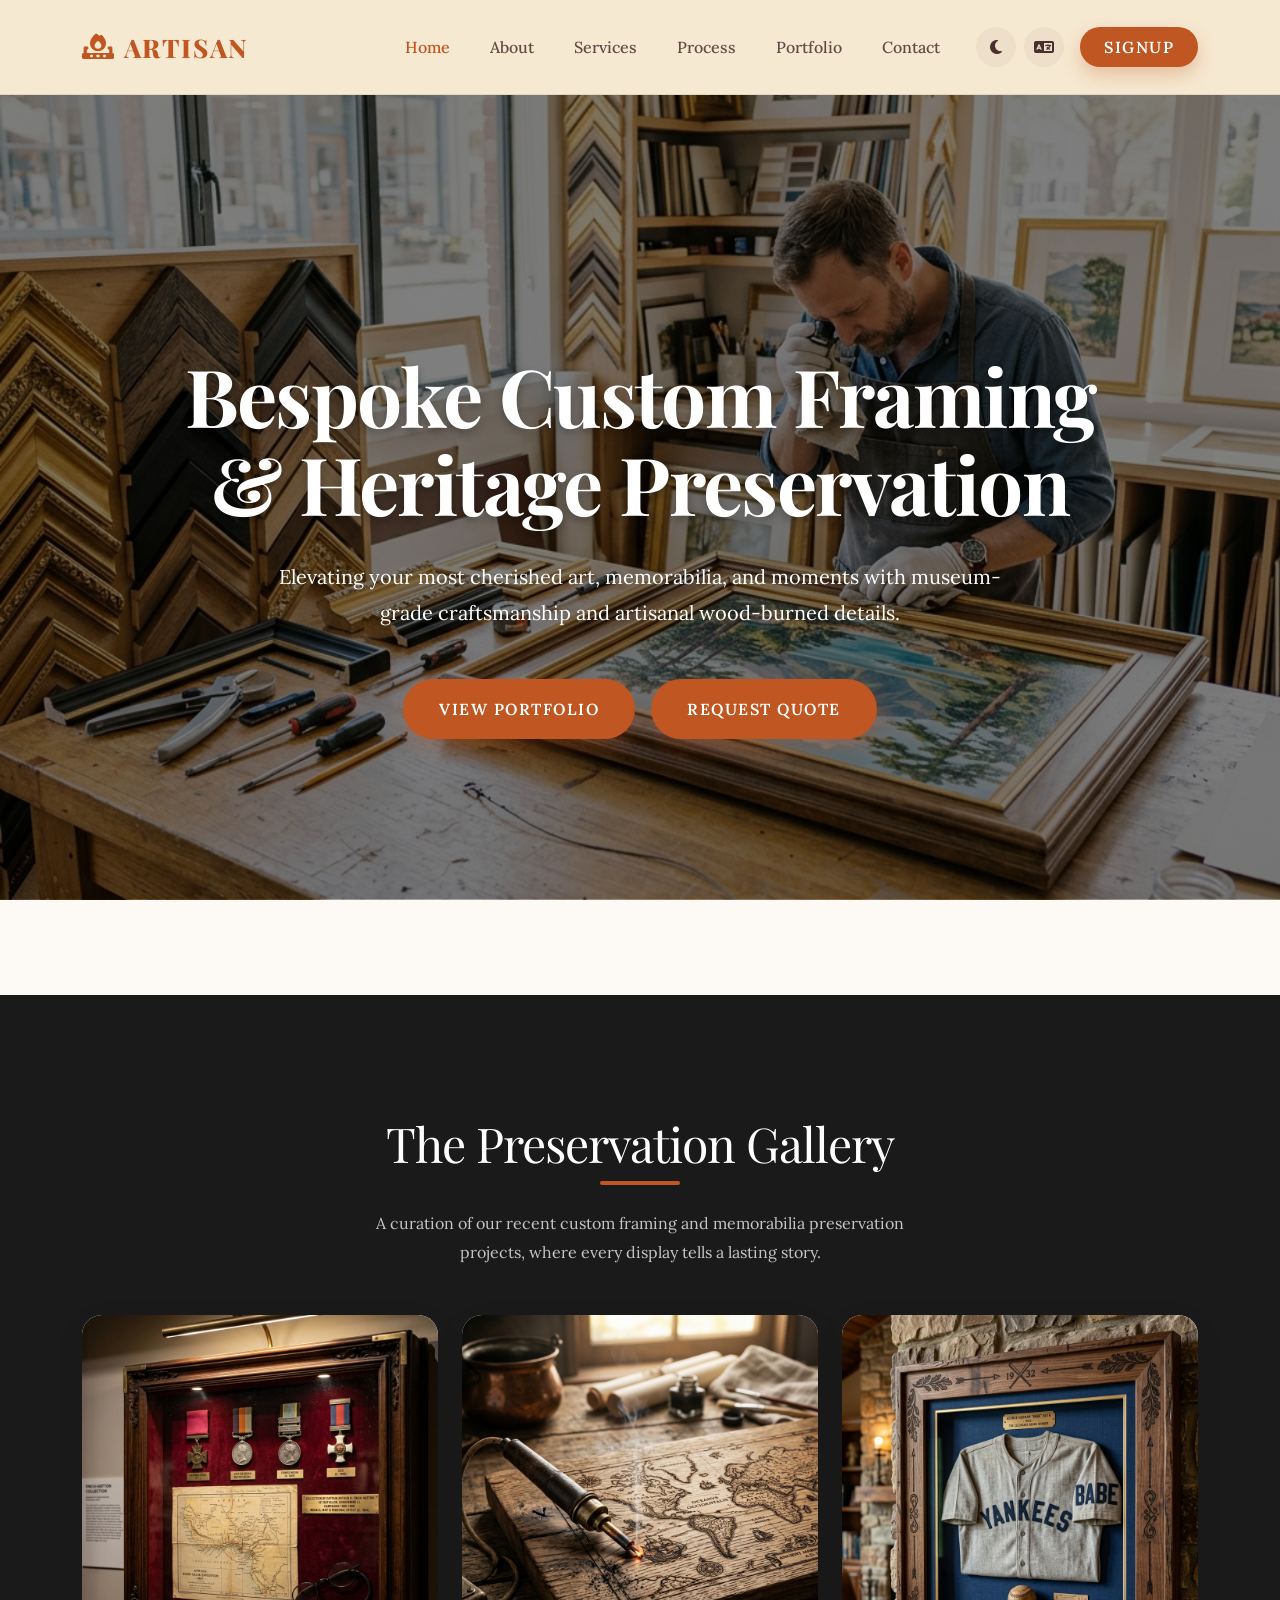
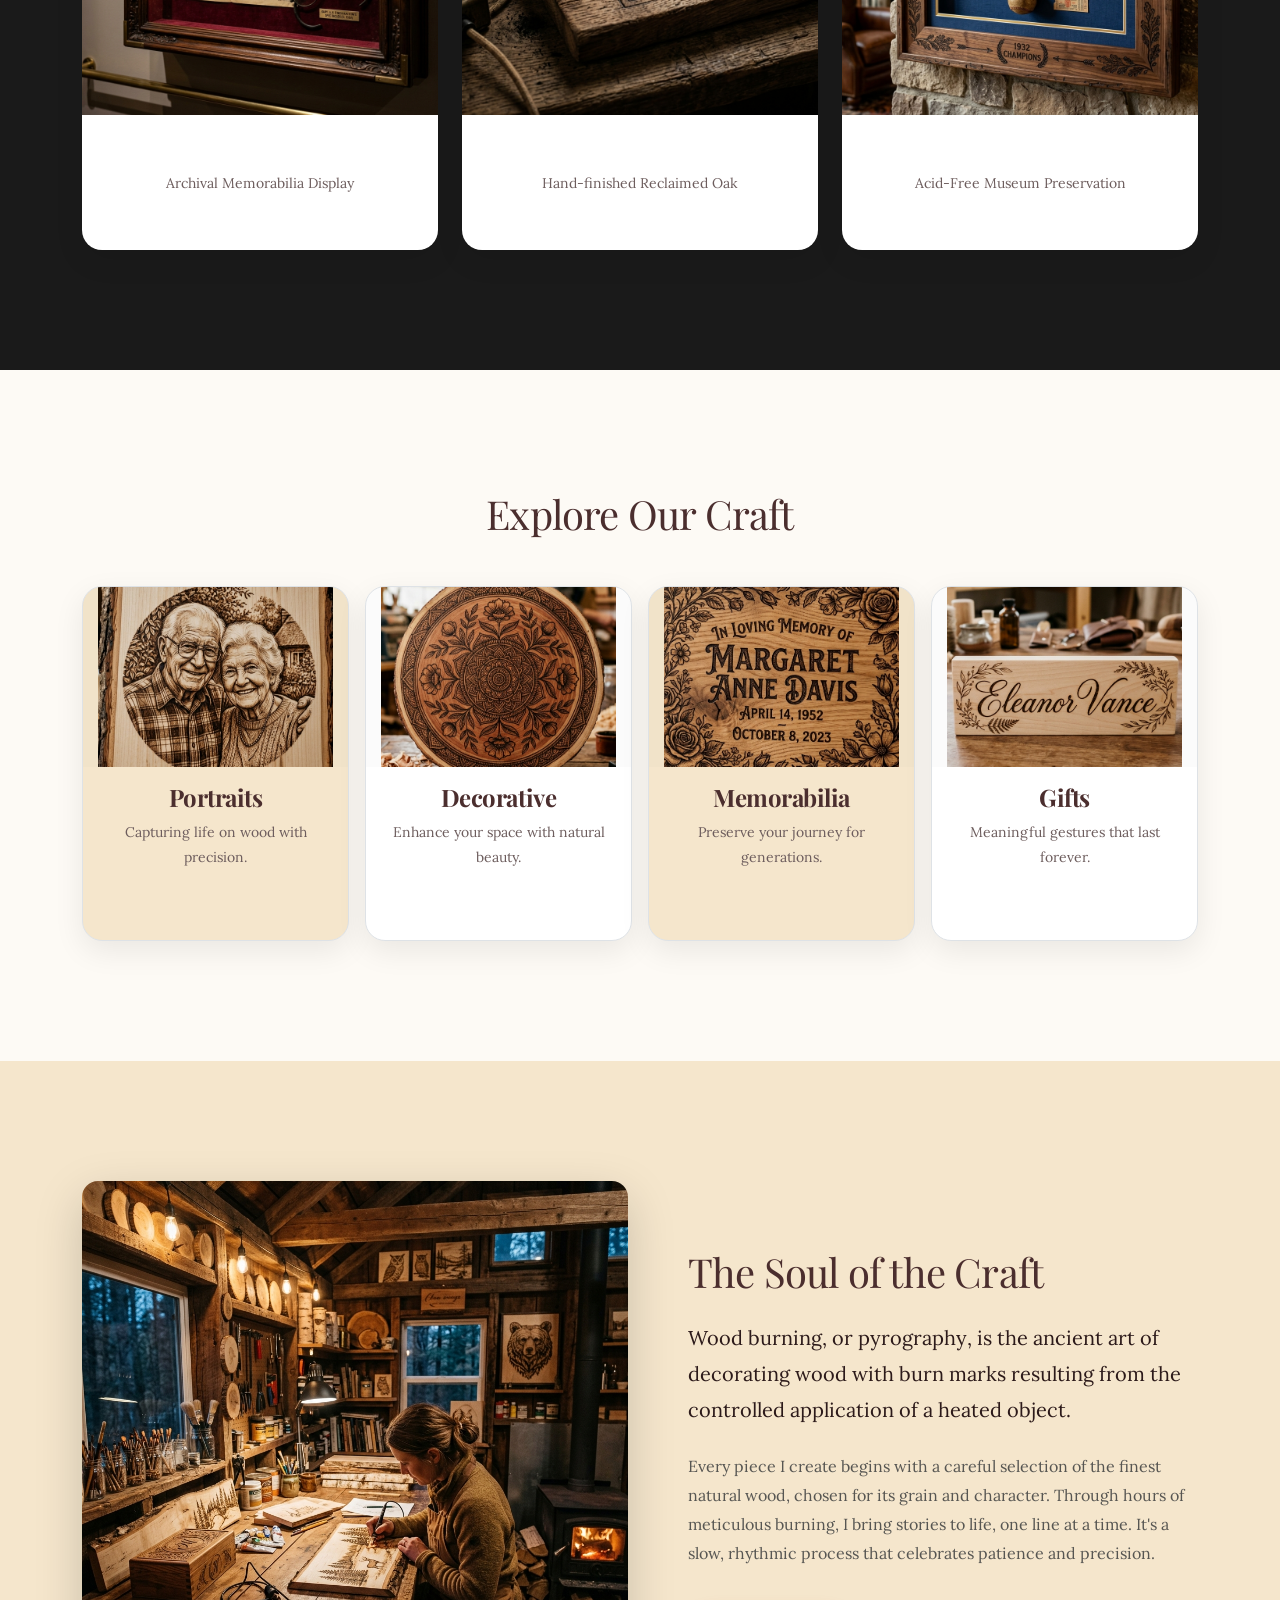
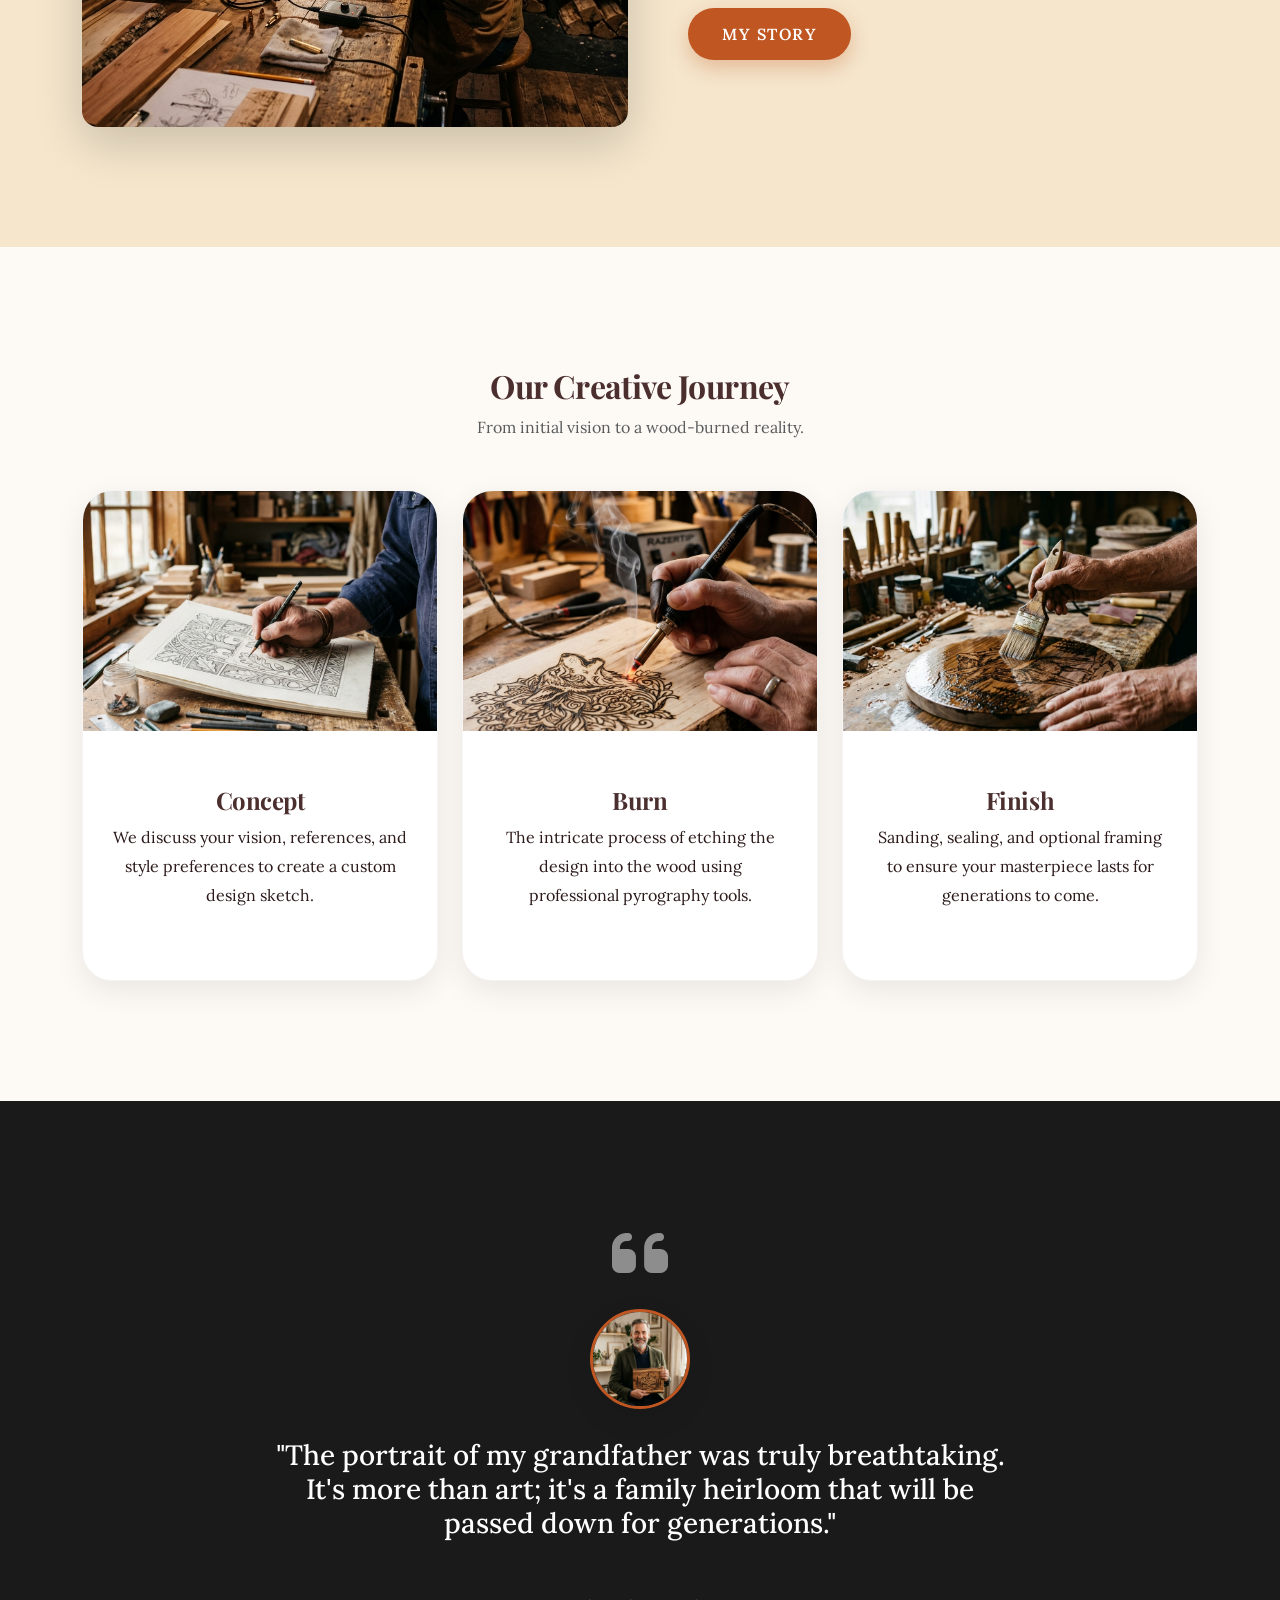
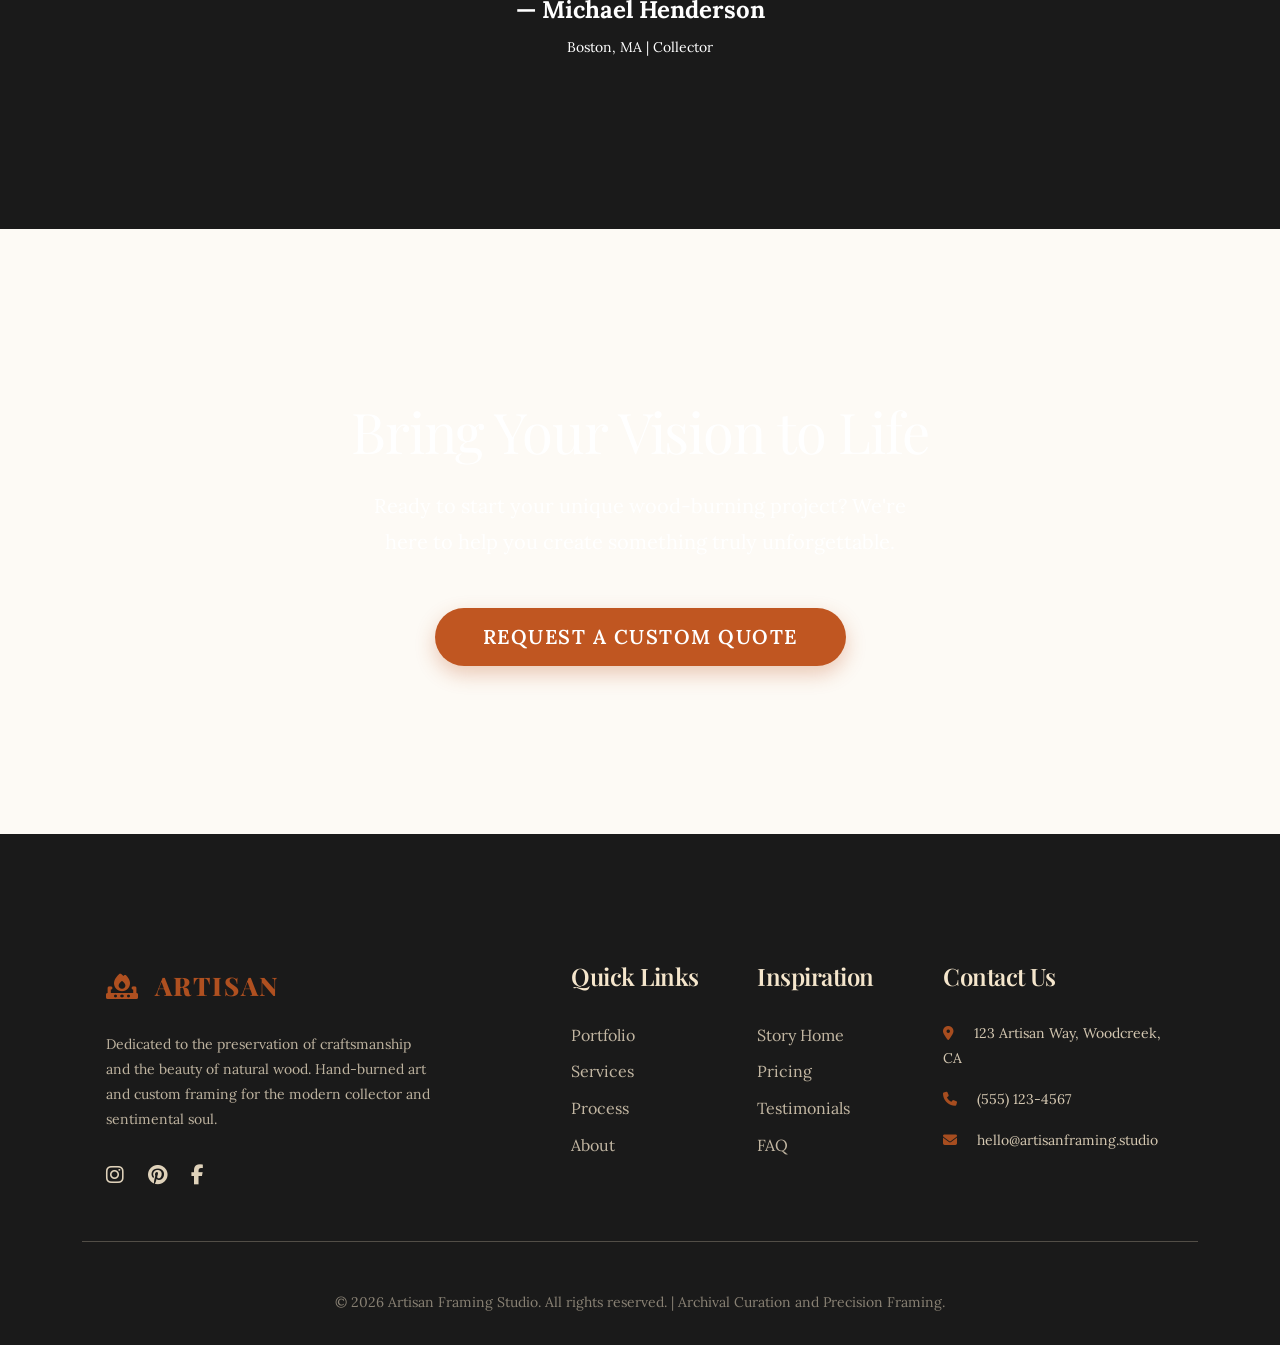
==== index.html @ 82263f04 "first-commit" ====
<!DOCTYPE html>
<html lang="en">

<head>
    <meta charset="UTF-8">
    <meta name="viewport" content="width=device-width, initial-scale=1.0">
    <title>Artisan Framing Studio | Bespoke Custom Framing & Art Preservation</title>
    <meta name="description"
        content="Discover the Artisan Framing Studio for museum-grade custom framing, memorabilia shadowboxes, and heritage art preservation. Elevating your cherished memories with artisanal precision.">
    <meta name="keywords"
        content="custom framing, art preservation, memorabilia shadowbox, heritage framing, artisan frames, museum quality framing">
    <meta name="author" content="Artisan Framing Studio">

    <!-- Favicon -->
    <link rel="icon" type="image/x-icon" href="https://cdn-icons-png.flaticon.com/512/1037/1037815.png">

    <!-- Bootstrap 5 CSS -->
    <link href="https://cdn.jsdelivr.net/npm/bootstrap@5.3.0/dist/css/bootstrap.min.css" rel="stylesheet">

    <!-- Google Fonts -->
    <link rel="preconnect" href="https://fonts.googleapis.com">
    <link rel="preconnect" href="https://fonts.gstatic.com" crossorigin>
    <link
        href="https://fonts.googleapis.com/css2?family=Lora:ital,wght@0,400..700;1,400..700&family=Playfair+Display:ital,wght@0,400..900;1,400..900&display=swap"
        rel="stylesheet">

    <!-- Font Awesome -->
    <link rel="stylesheet" href="https://cdnjs.cloudflare.com/ajax/libs/font-awesome/6.4.0/css/all.min.css">

    <!-- AOS (Animate On Scroll) -->
    <link href="https://unpkg.com/aos@2.3.1/dist/aos.css" rel="stylesheet">

    <!-- Custom CSS -->
    <link rel="stylesheet" href="assets/css/style.css">
</head>

<body>

    <!-- Navbar -->
    <nav class="navbar navbar-expand-lg sticky-top">
        <div class="container">
            <a class="navbar-brand d-flex align-items-center" href="index.html">
                <i class="fa-solid fa-fire-burner me-2" style="color: var(--accent-color);"></i>
                <span>ARTISAN</span>
            </a>
            <button class="navbar-toggler" type="button" data-bs-toggle="collapse" data-bs-target="#navbarNav">
                <span class="navbar-toggler-icon"></span>
            </button>
            <div class="collapse navbar-collapse" id="navbarNav">
                <ul class="navbar-nav ms-auto align-items-center">
                    <!-- Desktop Home Dropdown -->
                    <li class="nav-item dropdown d-none d-lg-block">
                        <a class="nav-link dropdown-toggle active" href="#" id="homeDropdown" role="button" data-bs-toggle="dropdown">Home</a>
                        <ul class="dropdown-menu">
                            <li><a class="dropdown-item active" href="index.html">Home 1 (Classic)</a></li>
                            <li><a class="dropdown-item" href="home2.html">Home 2 (Story)</a></li>
                        </ul>
                    </li>
                    
                    <!-- Mobile Home Links -->
                    <li class="nav-item d-lg-none"><a class="nav-link active" href="index.html">Home 1 (Classic)</a></li>
                    <li class="nav-item d-lg-none"><a class="nav-link" href="home2.html">Home 2 (Story)</a></li>
                    <li class="nav-item"><a class="nav-link" href="about.html">About</a></li>
                    <li class="nav-item"><a class="nav-link" href="services.html">Services</a></li>
                    <li class="nav-item"><a class="nav-link" href="process.html">Process</a></li>
                    <li class="nav-item"><a class="nav-link" href="portfolio.html">Portfolio</a></li>
                    <li class="nav-item"><a class="nav-link" href="contact.html">Contact</a></li>

                    <!-- Icons & Signup -->
                    <li class="nav-item ms-lg-3">
                        <div class="theme-toggle" id="themeToggle" title="Toggle Dark/Light Mode">
                            <i class="fa-solid fa-moon"></i>
                        </div>
                    </li>
                    <li class="nav-item mx-2">
                        <div class="rtl-toggle" id="rtlToggle" title="Toggle RTL">
                            <i class="fa-solid fa-language"></i>
                        </div>
                    </li>
                    <li class="nav-item ms-lg-2">
                        <a href="signup.html" class="btn btn-rustic py-2 px-4">Signup</a>
                    </li>
                </ul>
            </div>
        </div>
    </nav>

    <!-- Hero Section -->
    <header class="hero-section" style="background-image: linear-gradient(rgba(0,0,0,0.5), rgba(0,0,0,0.5)), url('assets/img/framing_hero_studio.png'); background-size: cover; background-position: center;">
        <div class="container px-4">
            <div class="row align-items-center">
                <div class="col-lg-12" data-aos="fade-up">
                    <h1>Bespoke Custom Framing <br>& Heritage Preservation</h1>
                    <p class="lead mb-5 text-white col-lg-8 mx-auto">Elevating your most cherished art, memorabilia, and moments with museum-grade craftsmanship and artisanal wood-burned details.</p>
                    <div class="d-flex flex-column flex-md-row justify-content-center gap-3">
                        <a href="portfolio.html" class="btn btn-rustic btn-hero">View Portfolio</a>
                        <a href="pricing.html" class="btn btn-rustic btn-hero fw-semibold">Request Quote</a>
                    </div>
                </div>
            </div>
        </div>
    </header>

    <!-- Featured Works -->
    <section class="section-padding bg-premium-dark">
        <div class="container">
            <div class="text-center mb-5" data-aos="fade-up">
                <h2 class="display-5 text-white">The Preservation Gallery</h2>
                <div class="bg-accent mx-auto"
                    style="height: 4px; width: 80px; background-color: var(--accent-color); border-radius: 2px;">
                </div>
                <p class="mt-4 text-white opacity-75 col-lg-6 mx-auto">A curation of our recent custom framing and memorabilia preservation projects, where every display tells a lasting story.</p>
            </div>

            <div class="row g-4">
                <div class="col-md-4" data-aos="fade-up" data-aos-delay="100">
                    <div class="art-card shadow-premium bg-white">
                        <img src="assets/img/memorabilia_shadow_box.png" alt="Museum-grade shadowbox framing" class="img-fluid">
                        <div class="p-4 text-center">
                            <h5 class="mb-2 text-accent">Heritage Shadowbox</h5>
                            <p class="small text-muted mb-0">Archival Memorabilia Display</p>
                        </div>
                    </div>
                </div>
                <div class="col-md-4" data-aos="fade-up" data-aos-delay="200">
                    <div class="art-card shadow-premium bg-white">
                        <img src="assets/img/heritage.png" alt="Custom artisanal art frame"
                            class="img-fluid">
                        <div class="p-4 text-center">
                            <h5 class="mb-2 text-accent">Artisan Floating Frame</h5>
                            <p class="small text-muted mb-0">Hand-finished Reclaimed Oak</p>
                        </div>
                    </div>
                </div>
                <div class="col-md-4" data-aos="fade-up" data-aos-delay="300">
                    <div class="art-card shadow-premium bg-white">
                        <img src="assets/img/framing.png" alt="Custom memorabilia framing on oak" class="img-fluid">
                        <div class="p-4 text-center">
                            <h5 class="mb-2 text-accent">Legacy Document Frame</h5>
                            <p class="small text-muted mb-0">Acid-Free Museum Preservation</p>
                        </div>
                    </div>
                </div>
            </div>
        </div>
    </section>

    <!-- Categories Preview -->
    <section class="section-padding explore-section">
        <div class="container text-center mb-5" data-aos="fade-up">
            <h2 class="display-6">Explore Our Craft</h2>
        </div>
        <div class="container">
            <div class="row g-3 justify-content-center">
                <div class="col-md-6 col-lg-3" data-aos="zoom-in" data-aos-delay="100">
                    <div class="art-card text-center border bg-beige h-100 d-flex flex-column align-items-center">
                        <div class="explore-img-container mb-3">
                            <img src="assets/img/explore_portraits_1775025147825.png"
                                alt="Wood-burned Portraits Category">
                        </div>
                        <div class="px-3 pb-4">
                            <h4>Portraits</h4>
                            <p class="small text-muted">Capturing life on wood with precision.</p>
                        </div>
                    </div>
                </div>
                <div class="col-md-6 col-lg-3" data-aos="zoom-in" data-aos-delay="200">
                    <div class="art-card text-center border bg-white h-100 d-flex flex-column align-items-center">
                        <div class="explore-img-container mb-3">
                            <img src="assets/img/explore_decorative_art_1775025171384.png"
                                alt="Decorative Wood-burning Category">
                        </div>
                        <div class="px-3 pb-4">
                            <h4>Decorative</h4>
                            <p class="small text-muted">Enhance your space with natural beauty.</p>
                        </div>
                    </div>
                </div>
                <div class="col-md-6 col-lg-3" data-aos="zoom-in" data-aos-delay="300">
                    <div class="art-card text-center border bg-beige h-100 d-flex flex-column align-items-center">
                        <div class="explore-img-container mb-3">
                            <img src="assets/img/explore_memorabilia_1775025193418.png"
                                alt="Fire-burned Memorabilia Category">
                        </div>
                        <div class="px-3 pb-4">
                            <h4>Memorabilia</h4>
                            <p class="small text-muted">Preserve your journey for generations.</p>
                        </div>
                    </div>
                </div>
                <div class="col-md-6 col-lg-3" data-aos="zoom-in" data-aos-delay="400">
                    <div class="art-card text-center border bg-white h-100 d-flex flex-column align-items-center">
                        <div class="explore-img-container mb-3">
                            <img src="assets/img/explore_gifts_artisan_1775025212666.png"
                                alt="Artisan Wood-burned Gifts Category">
                        </div>
                        <div class="px-3 pb-4">
                            <h4>Gifts</h4>
                            <p class="small text-muted">Meaningful gestures that last forever.</p>
                        </div>
                    </div>
                </div>
            </div>
        </div>
    </section>

    <!-- About the Craft Section -->
    <section class="section-padding bg-beige">
        <div class="container">
            <div class="row align-items-center">
                <div class="col-lg-6 mb-5 mb-lg-0" data-aos="fade-right">
                    <img src="assets/img/studio.png" alt="Artisan wood burning studio"
                        class="img-fluid rounded-4 shadow-lg">
                </div>
                <div class="col-lg-6 ps-lg-5" data-aos="fade-left">
                    <h2 class="display-6 mb-4">The Soul of the Craft</h2>
                    <p class="lead mb-4">Wood burning, or <strong>pyrography</strong>, is the ancient art of decorating
                        wood with burn
                        marks resulting from the controlled application of a heated object.</p>
                    <p class="text-muted mb-4">Every piece I create begins with a careful selection of the finest
                        natural wood, chosen for its
                        grain and character. Through hours of meticulous burning, I bring stories to life, one line at a
                        time. It's a slow, rhythmic process that celebrates patience and precision.</p>
                    <a href="about.html" class="btn btn-rustic mt-3">My Story</a>
                </div>
            </div>
        </div>
    </section>

    <!-- Process Preview -->
    <section class="section-padding">
        <div class="container text-center mb-5" data-aos="fade-up">
            <h2>Our Creative Journey</h2>
            <p class="text-muted">From initial vision to a wood-burned reality.</p>
        </div>
        <div class="container">
            <div class="row text-center g-4">
                <div class="col-md-4" data-aos="fade-up" data-aos-delay="100">
                    <div class="process-step h-100">
                        <div class="journey-img-container">
                            <img src="assets/img/journey-1.png" alt="Creative Step 01: Concept & Design">
                        </div>
                        <div class="step-content">
                            <h4>Concept</h4>
                            <p>We discuss your vision, references, and style preferences to create a custom design
                                sketch.
                            </p>
                        </div>
                    </div>
                </div>
                <div class="col-md-4" data-aos="fade-up" data-aos-delay="200">
                    <div class="process-step h-100">
                        <div class="journey-img-container">
                            <img src="assets/img/journey-2.png" alt="Creative Step 02: Detailed Wood Burning">
                        </div>
                        <div class="step-content">
                            <h4>Burn</h4>
                            <p>The intricate process of etching the design into the wood using professional pyrography
                                tools.</p>
                        </div>
                    </div>
                </div>
                <div class="col-md-4" data-aos="fade-up" data-aos-delay="300">
                    <div class="process-step h-100">
                        <div class="journey-img-container">
                            <img src="assets/img/journey-3.png" alt="Creative Step 03: Professional Finishing">
                        </div>
                        <div class="step-content">
                            <h4>Finish</h4>
                            <p>Sanding, sealing, and optional framing to ensure your masterpiece lasts for generations
                                to
                                come.</p>
                        </div>
                    </div>
                </div>
            </div>
        </div>
    </section>

    <!-- Testimonials Preview -->
    <section class="section-padding bg-premium-dark text-center">
        <div class="container" data-aos="zoom-in">
            <div class="row justify-content-center">
                <div class="col-lg-8">
                    <i class="fa-solid fa-quote-left fa-4x mb-4 text-accent opacity-50"></i>
                    <img src="assets/img/michael.png" alt="Michael Henderson Portrait"
                        class="testimonial-avatar d-block">
                    <p class="h3 italic mb-5">"The portrait of my grandfather was truly breathtaking. It's more than
                        art; it's a family heirloom that will be passed down for generations."</p>
                    <p class="fw-bold fs-4 mb-1">— Michael Henderson</p>
                    <p class="small text-muted mb-5">Boston, MA | Collector</p>

                </div>
            </div>
        </div>
    </section>

    <!-- CTA Section -->
    <section class="section-padding text-center"
        style="background: linear-gradient(rgba(75, 46, 46, 0.92), rgba(75, 46, 46, 0.92)), url('assets/img/bg-wood.png'); background-size: cover; background-attachment: fixed;">
        <div class="container text-white py-5" data-aos="fade-up">
            <h2 class="display-4 mb-4" style="color: #fff;">Bring Your Vision to Life</h2>
            <p class="lead mb-5 col-lg-6 mx-auto">Ready to start your unique wood-burning project? We're here to help
                you create something truly unforgettable.</p>
            <a href="pricing.html" class="btn btn-rustic btn-lg px-5">Request a Custom Quote</a>
        </div>
    </section>

    <!-- Footer -->
    <footer>
        <div class="container">
            <div class="row g-5 mb-5">
                <div class="col-lg-4">
                    <a class="navbar-brand mb-4 d-block" href="index.html">
                        <i class="fa-solid fa-fire-burner me-2" style="color: var(--accent-color);"></i>
                        ARTISAN
                    </a>
                    <p class="small opacity-75">Dedicated to the preservation of craftsmanship and the beauty of natural
                        wood. Hand-burned art and custom framing for the modern collector and sentimental soul.</p>
                    <div class="d-flex mt-4">
                        <a href="#" class="me-4 fs-5" aria-label="Instagram"><i class="fa-brands fa-instagram"></i></a>
                        <a href="#" class="me-4 fs-5" aria-label="Pinterest"><i class="fa-brands fa-pinterest"></i></a>
                        <a href="#" class="me-4 fs-5" aria-label="Facebook"><i class="fa-brands fa-facebook-f"></i></a>
                    </div>
                </div>
                <div class="col-md-4 col-lg-2 ms-auto">
                    <h4>Quick Links</h4>
                    <ul class="list-unstyled">
                        <li class="mb-2"><a href="portfolio.html">Portfolio</a></li>
                        <li class="mb-2"><a href="services.html">Services</a></li>
                        <li class="mb-2"><a href="process.html">Process</a></li>
                        <li class="mb-2"><a href="about.html">About</a></li>
                    </ul>
                </div>
                <div class="col-md-4 col-lg-2">
                    <h4>Inspiration</h4>
                    <ul class="list-unstyled">
                        <li class="mb-2"><a href="home2.html">Story Home</a></li>
                        <li class="mb-2"><a href="pricing.html">Pricing</a></li>
                        <li class="mb-2"><a href="testimonials.html">Testimonials</a></li>
                        <li class="mb-2"><a href="faq.html">FAQ</a></li>
                    </ul>
                </div>
                <div class="col-md-4 col-lg-3">
                    <h4>Contact Us</h4>
                    <p class="small mb-3"><i class="fa-solid fa-location-dot me-3 text-accent"></i> 123 Artisan Way,
                        Woodcreek, CA</p>
                    <p class="small mb-3"><i class="fa-solid fa-phone me-3 text-accent"></i> (555) 123-4567</p>
                    <p class="small mb-3"><i class="fa-solid fa-envelope me-3 text-accent"></i>
                        hello@artisanframing.studio</p>
                </div>
            </div>
            <hr class="opacity-25 my-5">
            <div class="text-center small opacity-50">
                &copy; 2026 Artisan Framing Studio. All rights reserved. | Archival Curation and Precision Framing.
            </div>
        </div>
    </footer>

    <!-- Back to Top -->
    <div class="back-to-top" id="backToTop">
        <i class="fa-solid fa-arrow-up"></i>
    </div>

    <!-- Bootstrap Bundle JS -->
    <script src="https://cdn.jsdelivr.net/npm/bootstrap@5.3.0/dist/js/bootstrap.bundle.min.js"></script>
    <!-- AOS JS -->
    <script src="https://unpkg.com/aos@2.3.1/dist/aos.js"></script>
    <script src="assets/js/main.js"></script>
</body>

</html>
---- assets/css/style.css ----
/* 
  Handcrafted Wood Burn Art & Custom Framing Website
  Author: Antigravity
  Description: Custom styling for a rustic, elegant, and storyteller-driven portfolio.
*/

:root {
  --primary-color: #4b2e2e;
  --secondary-color: #f5e6cc;
  --accent-color: #c05621;
  --light-bg: #fdfaf5;
  --dark-text: #2c1a1a;
  --muted-text: #6d5d5d;
  --white: #ffffff;
  --black: #000000;
  --heading-font: 'Playfair Display', serif;
  --body-font: 'Lora', serif;
  --transition: all 0.4s cubic-bezier(0.165, 0.84, 0.44, 1);
  --glass-bg: rgba(245, 230, 204, 0.85);
  --shadow-premium: 0 10px 30px rgba(0, 0, 0, 0.08);
}

/* DARK MODE VARIABLES */
[data-theme="dark"] {
  --primary-color: #f5e6cc;
  --secondary-color: #1a1a1a;
  --accent-color: #f6ad55;
  --light-bg: #121212;
  --dark-text: #e2e2e2;
  --muted-text: #b1bccd;
  /* Slightly lighter for visibility */
  --white: #1a1a1a;
  --black: #ffffff;
  --glass-bg: rgba(26, 26, 26, 0.95);
  --shadow-premium: 0 10px 40px rgba(0, 0, 0, 0.6);
}

/* RTL SUPPORT */
[dir="rtl"] {
  text-align: right;
}

[dir="rtl"] .ms-auto {
  margin-right: auto !important;
  margin-left: 0 !important;
}

[dir="rtl"] .me-2 {
  margin-left: 0.5rem !important;
  margin-right: 0 !important;
}

body {
  background-color: var(--light-bg);
  color: var(--dark-text);
  font-family: var(--body-font);
  line-height: 1.8;
  overflow-x: hidden;
  transition: background-color 0.4s ease, color 0.4s ease;
}

h1,
h2,
h3,
h4,
h5,
h6 {
  font-family: var(--heading-font);
  color: var(--primary-color);
  font-weight: 700;
  letter-spacing: -0.02em;
}

/* NAVBAR STYLES */
.navbar {
  background-color: var(--glass-bg);
  backdrop-filter: blur(10px);
  -webkit-backdrop-filter: blur(10px);
  border-bottom: 1px solid rgba(75, 46, 46, 0.1);
  padding: 1.2rem 0;
  transition: var(--transition);
}

.navbar.scrolled {
  padding: 0.8rem 0;
  box-shadow: var(--shadow-premium);
}

.navbar-brand {
  font-family: var(--heading-font);
  font-weight: 800;
  color: var(--accent-color) !important;
  font-size: 1.6rem;
  letter-spacing: 2px;
}

.nav-link {
  color: var(--primary-color) !important;
  font-weight: 500;
  margin: 0 12px;
  position: relative;
  opacity: 0.85;
  transition: var(--transition);
}

@media (max-width: 1199.98px) {
  .nav-link {
    margin: 0 8px;
    font-size: 0.95rem;
  }
}

/* Prevent blue highlights for active states */
a.nav-link.active,
a.dropdown-item.active,
a.nav-link:hover,
.nav-item.active > .nav-link {
  color: var(--accent-color) !important;
  opacity: 1 !important;
  background-color: transparent !important;
}

/* Remove dropdown caret from Home menu */
#homeDropdown::after {
  display: none !important;
}

.nav-link::after {
  content: '';
  position: absolute;
  width: 0;
  height: 2px;
  background-color: var(--accent-color);
  bottom: -5px;
  left: 50%;
  transform: translateX(-50%);
  transition: var(--transition);
}

.nav-link:hover::after,
.nav-link.active::after {
  width: 100%;
}

.dropdown-menu {
  background-color: var(--white);
  border: none;
  box-shadow: var(--shadow-premium);
  border-radius: 12px;
  padding: 1rem;
  margin-top: 10px;
}

.dropdown-item {
  color: var(--dark-text);
  border-radius: 8px;
  padding: 0.6rem 1.2rem;
  transition: var(--transition);
}

.dropdown-item:hover {
  background-color: var(--secondary-color);
  color: var(--accent-color);
  transform: translateX(5px);
}

[dir="rtl"] .dropdown-item:hover {
  transform: translateX(-5px);
}

/* THEME & RTL TOGGLES */
.theme-toggle,
.rtl-toggle {
  cursor: pointer;
  padding: 8px;
  border-radius: 50%;
  width: 40px;
  height: 40px;
  display: flex;
  align-items: center;
  justify-content: center;
  background-color: rgba(75, 46, 46, 0.05);
  transition: var(--transition);
  color: var(--primary-color);
}

/* NAVBAR TOGGLER DARK MODE */
[data-theme="dark"] .navbar-toggler-icon {
  filter: invert(1) brightness(1.5);
}

[data-theme="dark"] .navbar-toggler {
  border-color: rgba(255, 255, 255, 0.1);
}

.theme-toggle:hover,
.rtl-toggle:hover {
  background-color: var(--accent-color);
  color: #fff;
}

/* HERO SECTION */
.hero-section {
  position: relative;
  height: 100vh;
  display: flex;
  align-items: center;
  justify-content: center;
  background-image: linear-gradient(rgba(0, 0, 0, 0.6), rgba(0, 0, 0, 0.4)), url('../img/bg-wood.png');
  background-size: cover;
  background-position: center;
  background-attachment: fixed;
  color: #fff;
  text-align: center;
}

.hero-section h1 {
  color: #fff;
  font-size: 2.8rem;
  line-height: 1.2;
  margin-bottom: 1.5rem;
  text-shadow: 0 4px 10px rgba(0, 0, 0, 0.3);
}

@media (min-width: 992px) and (max-width: 1199.98px) {
  .hero-section h1 {
    font-size: 3.8rem;
  }
}

@media (min-width: 1200px) {
  .hero-section h1 {
    font-size: 5rem;
    line-height: 1.1;
    margin-bottom: 2rem;
  }
}

/* HERO OVERLAP STACK */
.overlap-stack {
  position: relative;
  width: 100%;
  height: 400px;
}

@media (min-width: 992px) {
  .overlap-stack {
    height: 600px;
  }
}

.overlap-img {
  position: absolute;
  border-radius: 20px;
  box-shadow: 0 30px 60px rgba(0, 0, 0, 0.3);
  transition: var(--transition);
  object-fit: cover;
}

.overlap-img-1 {
  width: 80%;
  height: 80%;
  top: 0;
  right: 0;
  z-index: 1;
}

.overlap-img-2 {
  width: 60%;
  height: 60%;
  bottom: 0;
  left: 0;
  z-index: 2;
  border: 8px solid var(--white);
}

.overlap-stack:hover .overlap-img-1 {
  transform: translateY(-20px) scale(1.02);
}

.overlap-stack:hover .overlap-img-2 {
  transform: translateY(20px) scale(1.05);
}

.btn-hero {
  min-width: 200px;
  padding: 16px 36px !important;
  font-size: 1rem;
  display: inline-flex;
  align-items: center;
  justify-content: center;
  height: 60px;
}

/* BUTTONS */
.btn-rustic {
  background-color: var(--accent-color);
  color: #fff;
  border: none;
  border-radius: 50px;
  padding: 14px 34px;
  font-weight: 600;
  text-transform: uppercase;
  letter-spacing: 1.5px;
  transition: var(--transition);
  box-shadow: 0 8px 20px rgba(192, 86, 33, 0.3);
  position: relative;
  overflow: hidden;
  z-index: 1;
}

.btn-rustic::before {
  content: '';
  position: absolute;
  top: 0;
  left: -100%;
  width: 100%;
  height: 100%;
  background: linear-gradient(90deg, transparent, rgba(255, 255, 255, 0.2), transparent);
  transition: 0.5s;
  z-index: -1;
}

.btn-rustic:hover::before {
  left: 100%;
}

.btn-rustic:hover {
  background-color: var(--primary-color);
  color: #fff;
  transform: translateY(-5px);
  box-shadow: 0 12px 25px rgba(75, 46, 46, 0.4);
}

.btn-outline-rustic {
  background: transparent;
  color: var(--primary-color);
  border: 2px solid var(--primary-color);
  border-radius: 50px;
  padding: 12px 32px;
  font-weight: 600;
  transition: var(--transition);
}

.btn-outline-rustic:hover {
  background-color: var(--primary-color);
  color: var(--secondary-color);
}

/* CARDS & GALLERY */
.art-card {
  border: none;
  background-color: var(--white);
  border-radius: 20px;
  overflow: hidden;
  box-shadow: var(--shadow-premium);
  transition: var(--transition);
  margin-bottom: 30px;
  position: relative;
  display: flex;
  flex-direction: column;
  height: 100%;
}

.art-card:hover {
  transform: translateY(-15px);
  box-shadow: 0 20px 40px rgba(0, 0, 0, 0.15);
}

.explore-img-container {
  width: 100%;
  height: 180px;
  overflow: hidden;
  position: relative;
  display: flex;
  align-items: center;
  justify-content: center;
  background-color: rgba(75, 46, 46, 0.02);
  padding: 15px;
}

.explore-img-container img {
  width: 90%;
  height: 90%;
  object-fit: cover;
  border-radius: 15px;
  transition: transform 0.8s cubic-bezier(0.165, 0.84, 0.44, 1);
  filter: brightness(0.95) contrast(1.05);
}

.art-card:hover .explore-img-container img {
  transform: scale(1.15);
}

.art-card img {
  width: 100%;
  height: 400px;
  object-fit: cover;
  transition: transform 0.8s cubic-bezier(0.165, 0.84, 0.44, 1);
}

.art-card:hover img {
  transform: scale(1.1);
}

/* PROCESS SECTION */
.process-step {
  padding: 0;
  background: var(--white);
  border-radius: 30px;
  margin-bottom: 30px;
  border: 1px solid rgba(75, 46, 46, 0.05);
  box-shadow: var(--shadow-premium);
  transition: var(--transition);
  overflow: hidden;
  text-align: center;
  display: flex;
  flex-direction: column;
  height: 100%;
}

.journey-img-container {
  width: 100%;
  height: 240px;
  overflow: hidden;
}

.journey-img-container img {
  width: 100%;
  height: 100%;
  object-fit: cover;
  transition: var(--transition);
}

.process-step:hover .journey-img-container img {
  transform: scale(1.1);
}

.process-step .step-content {
  padding: 40px 30px;
  flex-grow: 1;
  display: flex;
  flex-direction: column;
  justify-content: center;
}

.process-step:hover {
  border-color: var(--accent-color);
  transform: translateY(-10px);
}

/* TESTIMONIAL AVATAR */
.testimonial-avatar {
  width: 100px;
  height: 100px;
  border-radius: 50%;
  object-fit: cover;
  margin: 0 auto 30px;
  border: 3px solid var(--accent-color);
  box-shadow: var(--shadow-premium);
}

/* COLLAGE LAYOUT */
.collage-container {
  display: flex;
  flex-direction: column;
  gap: 20px;
  height: auto;
}

@media (min-width: 992px) {
  .collage-container {
    display: grid;
    grid-template-columns: repeat(12, 1fr);
    grid-template-rows: repeat(12, 1fr);
    height: 600px;
  }
}

.collage-item {
  position: relative;
  overflow: hidden;
  border-radius: 20px;
  box-shadow: var(--shadow-premium);
  transition: var(--transition);
  height: 300px;
  /* Default height for mobile stack */
}

@media (min-width: 992px) {
  .collage-item {
    height: auto;
  }
}

.collage-item-1 {
  grid-column: 1 / 9;
  grid-row: 1 / 9;
  z-index: 1;
}

.collage-item-2 {
  grid-column: 6 / 13;
  grid-row: 6 / 13;
  z-index: 2;
  border: 10px solid var(--white);
}

.collage-item:hover {
  transform: scale(1.03);
  z-index: 3;
}

/* BACK TO TOP */
.back-to-top {
  position: fixed;
  bottom: 30px;
  right: 30px;
  width: 50px;
  height: 50px;
  background-color: var(--accent-color);
  color: #fff;
  border-radius: 50%;
  display: flex;
  align-items: center;
  justify-content: center;
  cursor: pointer;
  opacity: 0;
  visibility: hidden;
  transition: var(--transition);
  z-index: 1000;
  box-shadow: 0 5px 15px rgba(0, 0, 0, 0.3);
}

.back-to-top.visible {
  opacity: 1;
  visibility: visible;
}

.back-to-top:hover {
  background-color: var(--primary-color);
  transform: scale(1.1);
}

@media (max-width: 768px) {
  .back-to-top {
    bottom: 30px; /* Better accessibility for small screens */
    right: 20px;
    width: 45px;
    height: 45px;
    box-shadow: 0 4px 12px rgba(0, 0, 0, 0.4);
    opacity: 0;
    visibility: hidden;
  }
  .back-to-top.active {
    opacity: 1;
    visibility: visible;
  }
}

/* FOOTER */
footer {
  background-color: #1a1a1a;
  color: var(--secondary-color);
  padding: 80px 0 30px;
}

footer .row {
  margin: 0 !important;
}

footer h4 {
  color: #f5e6cc !important;
  margin-bottom: 30px;
  font-weight: 600;
}

footer a {
  color: #f5e6cc !important;
  /* Force heritage cream for visibility */
  text-decoration: none;
  transition: var(--transition);
  opacity: 0.9;
}

footer a:hover {
  color: var(--accent-color) !important;
  opacity: 1;
}

footer p,
footer li,
footer .small {
  color: #f5e6cc !important;
  opacity: 0.85;
}

/* UTILITIES */
.section-padding {
  padding: 60px 0;
}

@media (min-width: 992px) {
  .section-padding {
    padding: 120px 0;
  }
}

.text-accent {
  color: var(--accent-color);
}

.bg-beige {
  background-color: var(--secondary-color);
}

.bg-premium-dark {
  background-color: #1a1a1a !important;
  color: #ffffff !important;
}

.bg-premium-dark h1,
.bg-premium-dark h2,
.bg-premium-dark h3,
.bg-premium-dark h4,
.bg-premium-dark h5,
.bg-premium-dark h6,
.bg-premium-dark p,
.bg-premium-dark i,
.bg-premium-dark span {
  color: #ffffff !important;
}

/* Ensure card text is visible even in dark sections */
.art-card h5,
.art-card p {
  color: inherit !important;
}

.art-card .text-muted {
  color: var(--muted-text) !important;
}

/* DARK MODE TEXT OVERRIDES */
[data-theme="dark"] .text-muted {
  color: var(--muted-text) !important;
}

[data-theme="dark"] .lead {
  color: var(--dark-text) !important;
}

[data-theme="dark"] .bg-beige,
[data-theme="dark"] .bg-light,
[data-theme="dark"] .bg-white {
  background-color: var(--white) !important;
  /* Forces dark cards in dark mode */
}

[data-theme="dark"] .art-card.bg-beige,
[data-theme="dark"] .art-card.bg-white {
  background-color: var(--white);
}

[data-theme="dark"] .section-padding.bg-beige {
  background-color: var(--light-bg);
}

[data-theme="dark"] .section-padding.bg-premium-dark {
  background-color: #1a1a1a !important;
}

/* CARDS IN DARK MODE */
[data-theme="dark"] .art-card,
[data-theme="dark"] .process-step,
[data-theme="dark"] .pricing-card {
  background-color: var(--secondary-color);
  border: 1px solid rgba(245, 230, 204, 0.1);
}

.explore-section .art-card {
  max-width: 300px;
  margin-left: auto;
  margin-right: auto;
  /* Extra styling for smaller explore cards */
}

[data-theme="dark"] .navbar-nav {
  background-color: var(--white);
}

/* FORM STYLES */
.form-control,
.form-select {
  padding: 0.8rem 1.2rem;
  border-radius: 12px;
  border: 1px solid rgba(0, 0, 0, 0.1);
  background-color: var(--light-bg);
  color: var(--dark-text);
  transition: var(--transition);
}

.form-control::placeholder,
.form-select::placeholder {
  color: var(--muted-text);
  opacity: 0.6;
}

[data-theme="dark"] .form-control::placeholder,
[data-theme="dark"] .form-select::placeholder {
  color: #a0aec0;
  opacity: 0.8;
}

[data-theme="dark"] .invalid-feedback {
  color: #fc8181 !important;
}

[data-theme="dark"] .form-control,
[data-theme="dark"] .form-select {
  border-color: rgba(245, 230, 204, 0.15);
  background-color: rgba(255, 255, 255, 0.03);
}

.form-control:focus,
.form-select:focus {
  box-shadow: 0 0 0 4px rgba(192, 86, 33, 0.1);
  border-color: var(--accent-color);
  background-color: var(--white);
}

[data-theme="dark"] .btn-outline-dark {
  border-color: rgba(245, 230, 204, 0.3) !important;
  color: var(--primary-color) !important;
}

[data-theme="dark"] .btn-outline-dark:hover {
  background-color: var(--primary-color) !important;
  color: var(--white) !important;
  border-color: var(--primary-color) !important;
}

.invalid-feedback {
  font-size: 0.8rem;
  font-weight: 600;
}

/* MEDIA QUERIES */
@media (max-width: 991.98px) {
  .hero-section h1 {
    font-size: 3.5rem;
  }

  .navbar-nav {
    background-color: var(--white);
    padding: 2rem;
    border-radius: 20px;
    margin-top: 1rem;
    box-shadow: var(--shadow-premium);
  }

  .nav-link {
    margin: 10px 0;
  }
}

.text-visible-dark {
  color: #ffffff !important;
  opacity: 1 !important;
  text-shadow: 0 2px 4px rgba(0, 0, 0, 0.5);
}

/* GLASS CARDS */
.glass-card {
  background: var(--glass-bg);
  backdrop-filter: blur(15px);
  -webkit-backdrop-filter: blur(15px);
  border: 1px solid rgba(255, 255, 255, 0.1);
  border-radius: 24px;
  transition: var(--transition);
}

.bg-premium-dark .bg-white.bg-opacity-5 {
  background-color: rgba(255, 255, 255, 0.1) !important;
  border-color: rgba(255, 255, 255, 0.15) !important;
}

.glass-card:hover {
  background: rgba(255, 255, 255, 0.15);
  transform: translateY(-10px);
}

/* SPOTLIGHT SECTION */
.spotlight-banner {
  min-height: 600px;
  background-attachment: fixed;
  background-position: center;
  background-size: cover;
  display: flex;
  align-items: center;
  justify-content: center;
  position: relative;
}

.spotlight-overlay-center {
  background-color: rgba(0, 0, 0, 0.5); /* Semi-transparent dark background as requested */
  padding: 5rem 4rem;
  border-radius: 40px;
  backdrop-filter: blur(20px);
  -webkit-backdrop-filter: blur(20px);
  border: 1px solid rgba(255, 255, 255, 0.1);
  max-width: 1000px;
  margin: 0 auto;
  box-shadow: var(--shadow-premium);
  text-align: center;
}

[data-theme='dark'] .spotlight-overlay-center {
  background-color: rgba(0, 0, 0, 0.7);
  border: 1px solid rgba(245, 230, 204, 0.05);
}

.milestone-immersive-card .h5 {
  font-family: var(--header-font);
  font-size: 1.8rem;
  margin-bottom: 1rem;
}

.social-auth-btn {
  transition: var(--transition) !important;
}

.social-auth-btn:hover {
  background-color: var(--primary-color) !important;
  color: var(--white) !important;
  border-color: var(--primary-color) !important;
}
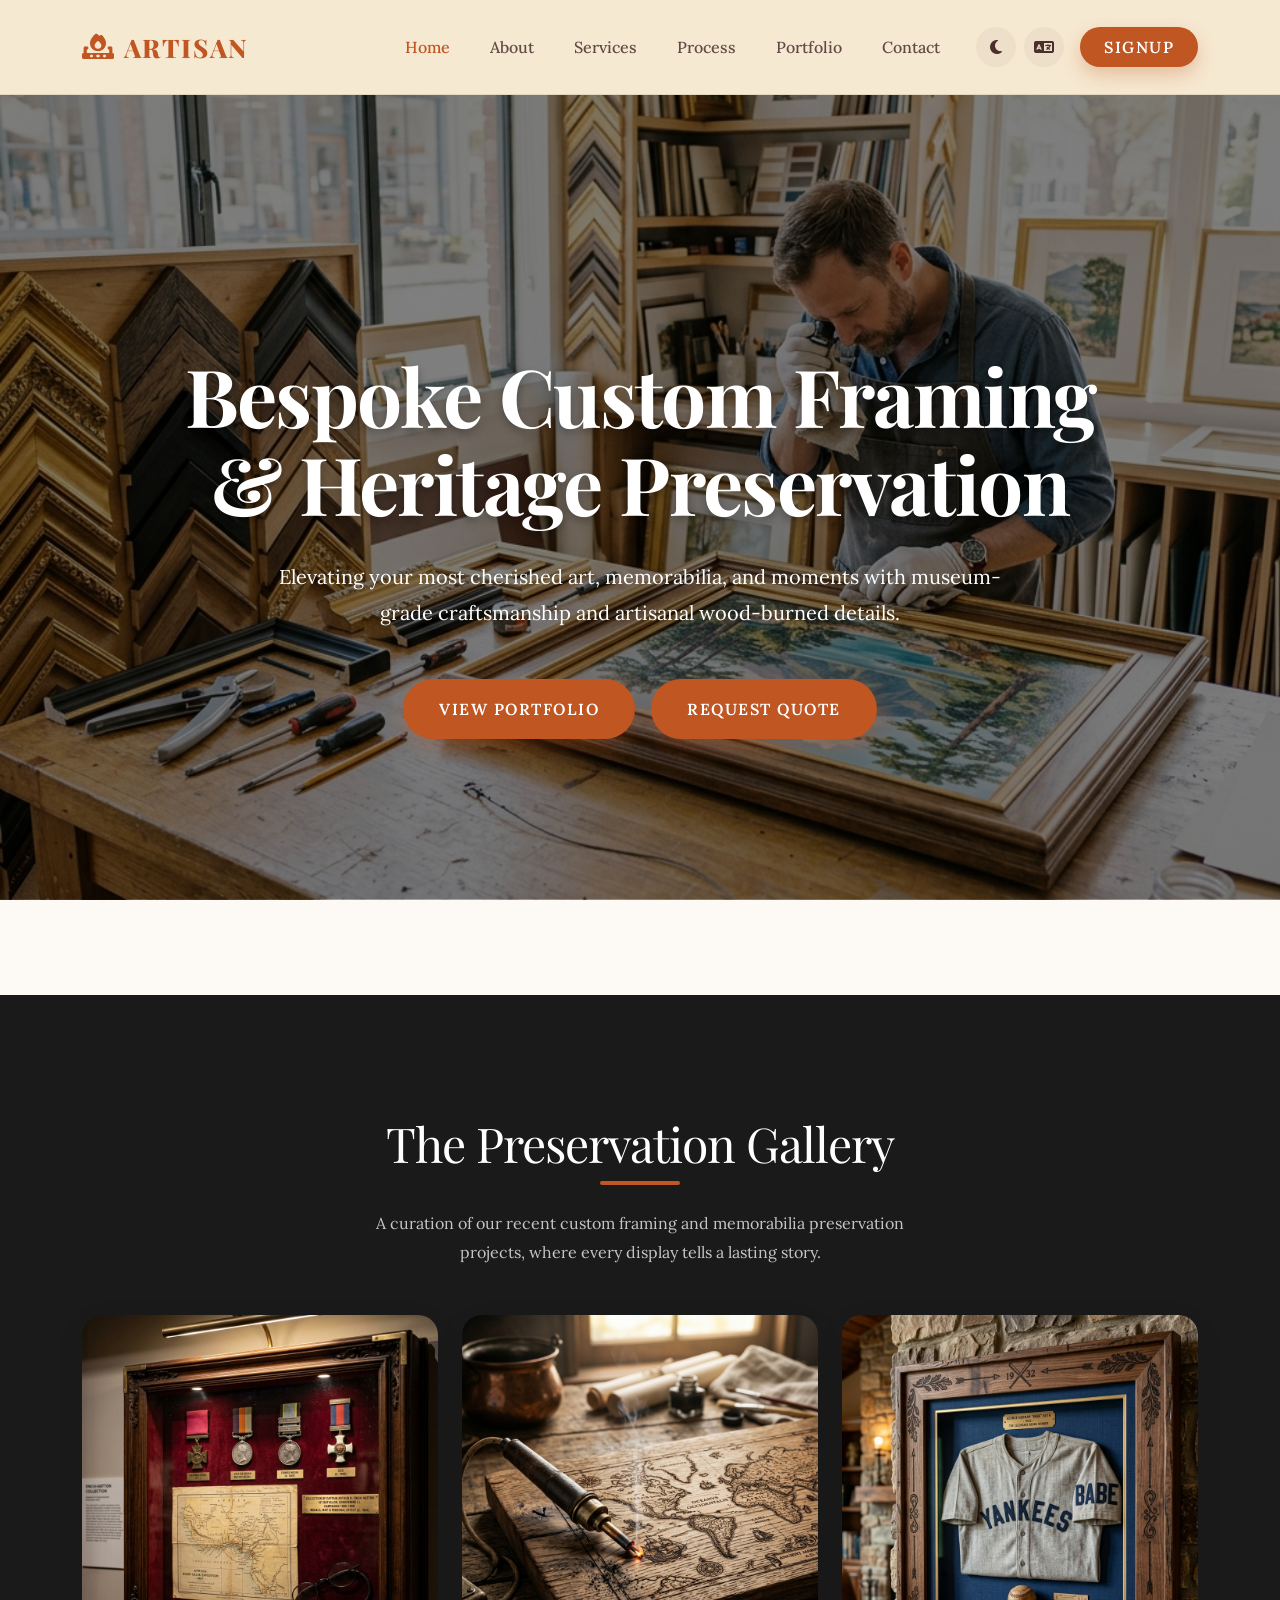
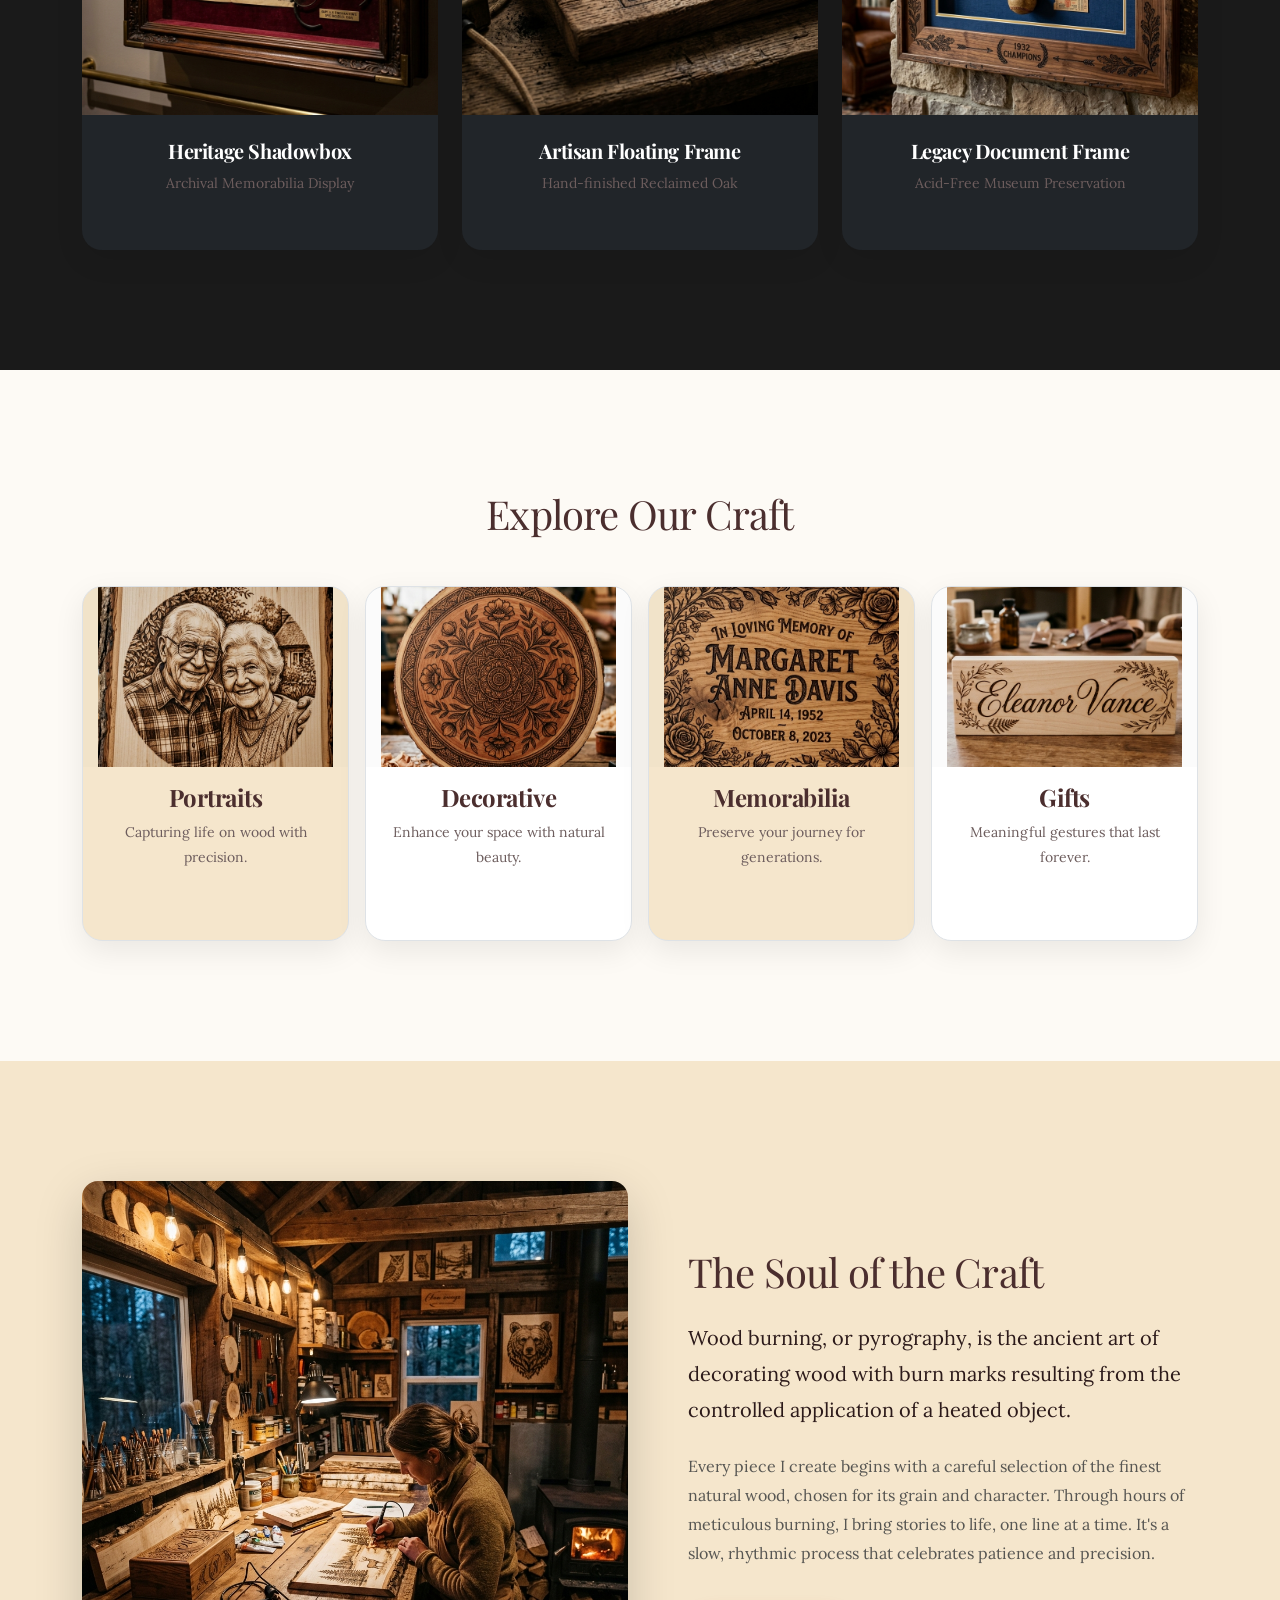
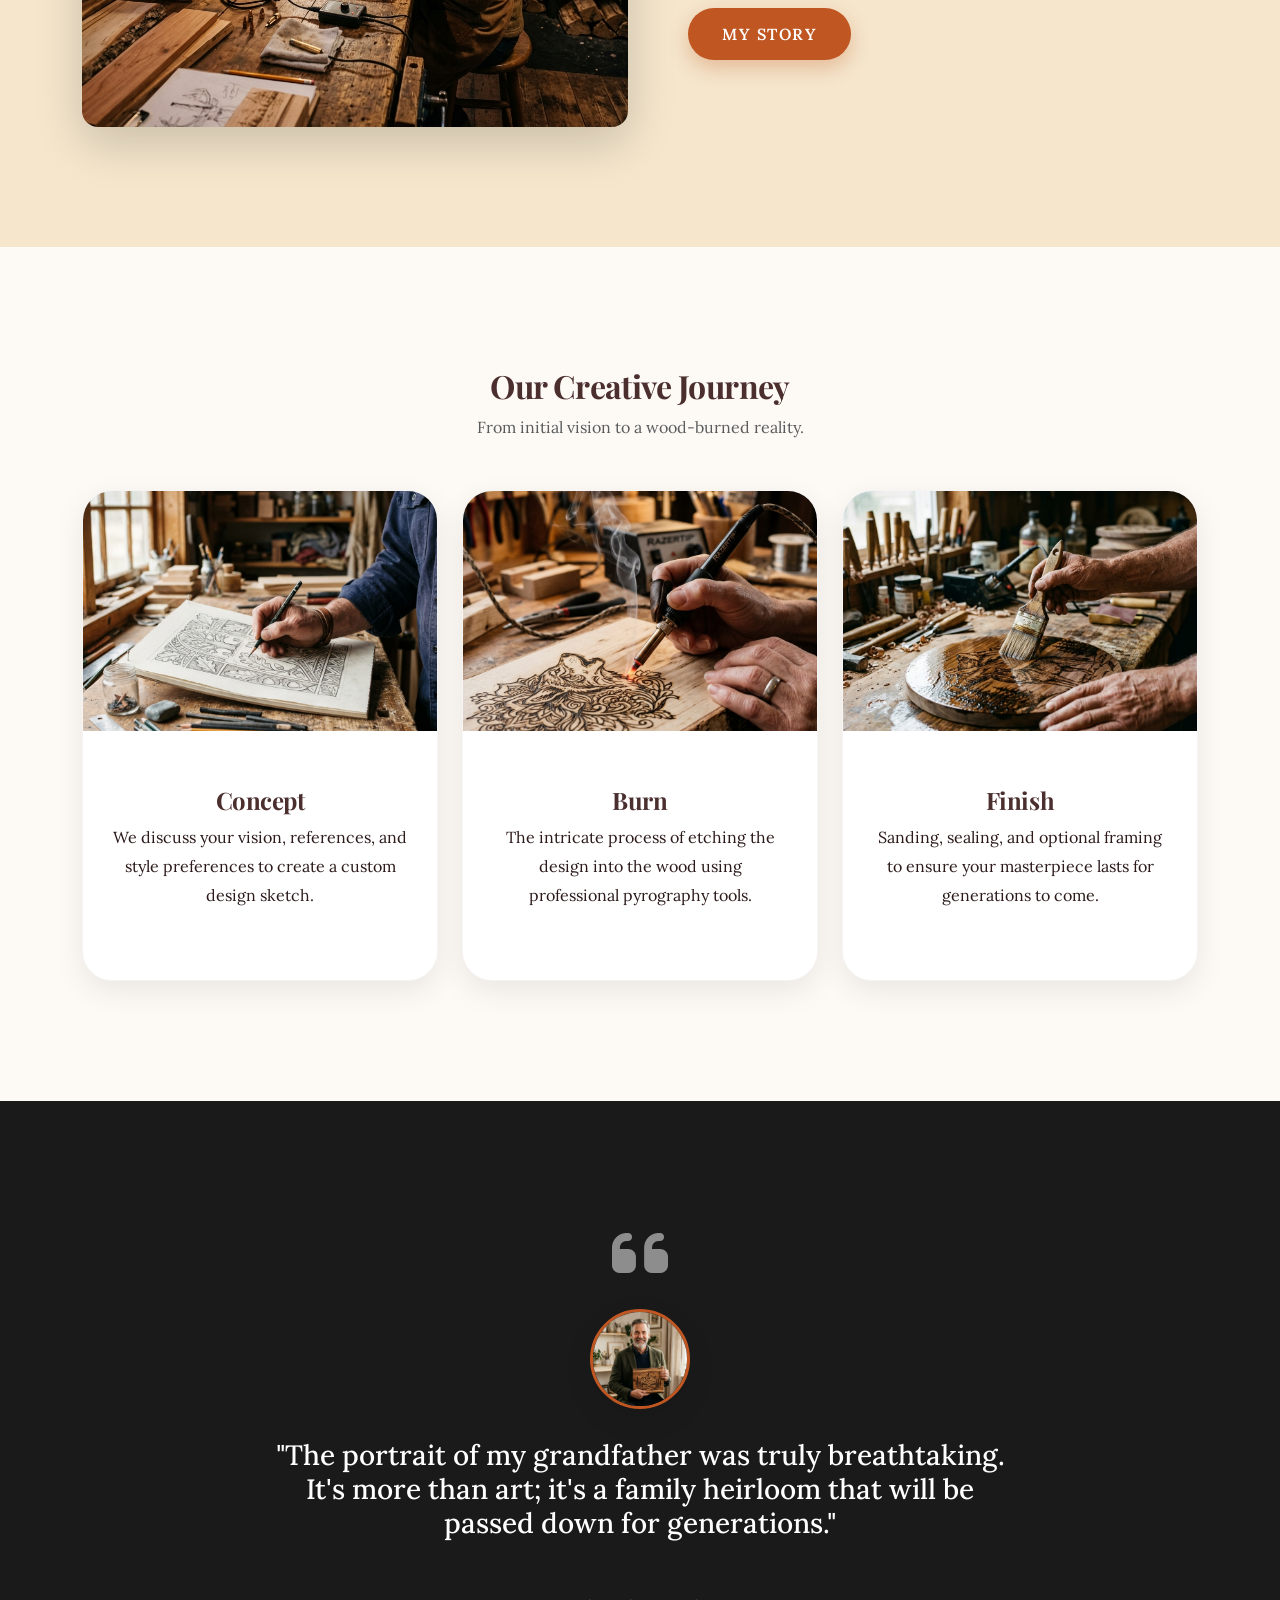
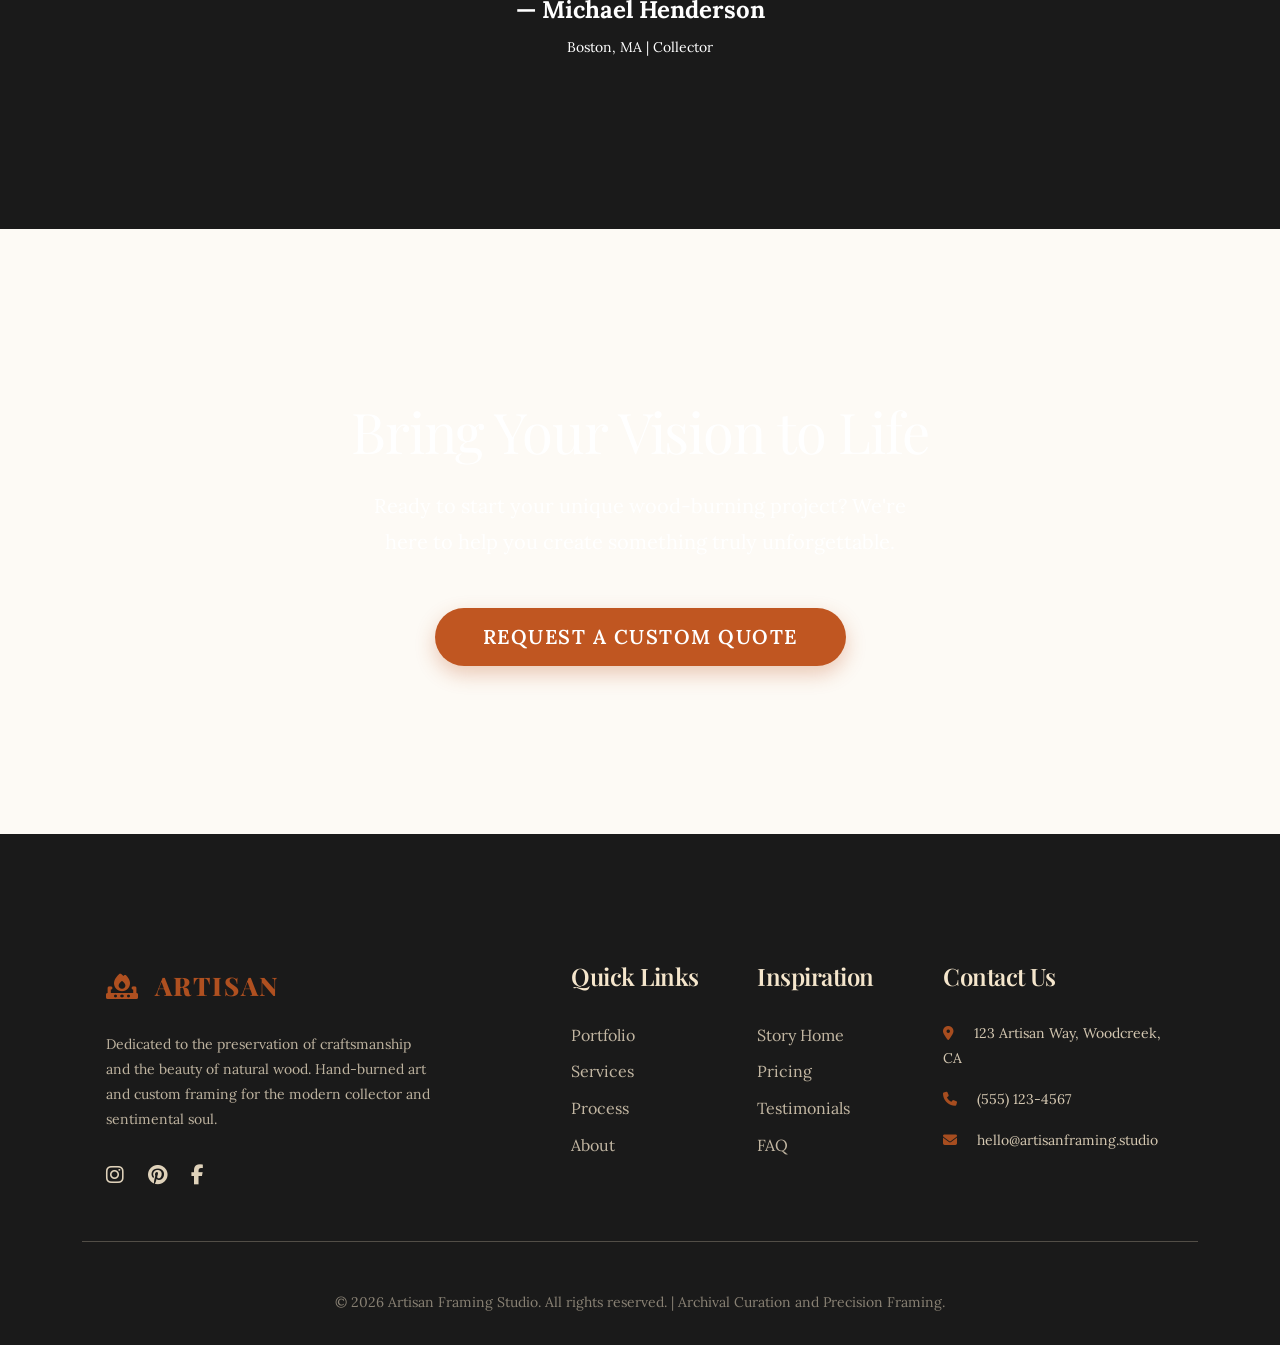
==== commit ceaa4399: "Update index.html" ====
--- a/index.html
+++ b/index.html
@@ -114,7 +114,7 @@
 
             <div class="row g-4">
                 <div class="col-md-4" data-aos="fade-up" data-aos-delay="100">
-                    <div class="art-card shadow-premium bg-white">
+                    <div class="art-card shadow-premium bg-dark">
                         <img src="assets/img/memorabilia_shadow_box.png" alt="Museum-grade shadowbox framing" class="img-fluid">
                         <div class="p-4 text-center">
                             <h5 class="mb-2 text-accent">Heritage Shadowbox</h5>
@@ -123,7 +123,7 @@
                     </div>
                 </div>
                 <div class="col-md-4" data-aos="fade-up" data-aos-delay="200">
-                    <div class="art-card shadow-premium bg-white">
+                    <div class="art-card shadow-premium bg-dark">
                         <img src="assets/img/heritage.png" alt="Custom artisanal art frame"
                             class="img-fluid">
                         <div class="p-4 text-center">
@@ -133,7 +133,7 @@
                     </div>
                 </div>
                 <div class="col-md-4" data-aos="fade-up" data-aos-delay="300">
-                    <div class="art-card shadow-premium bg-white">
+                    <div class="art-card shadow-premium bg-dark">
                         <img src="assets/img/framing.png" alt="Custom memorabilia framing on oak" class="img-fluid">
                         <div class="p-4 text-center">
                             <h5 class="mb-2 text-accent">Legacy Document Frame</h5>
@@ -369,4 +369,4 @@
     <script src="assets/js/main.js"></script>
 </body>
 
-</html>+</html>
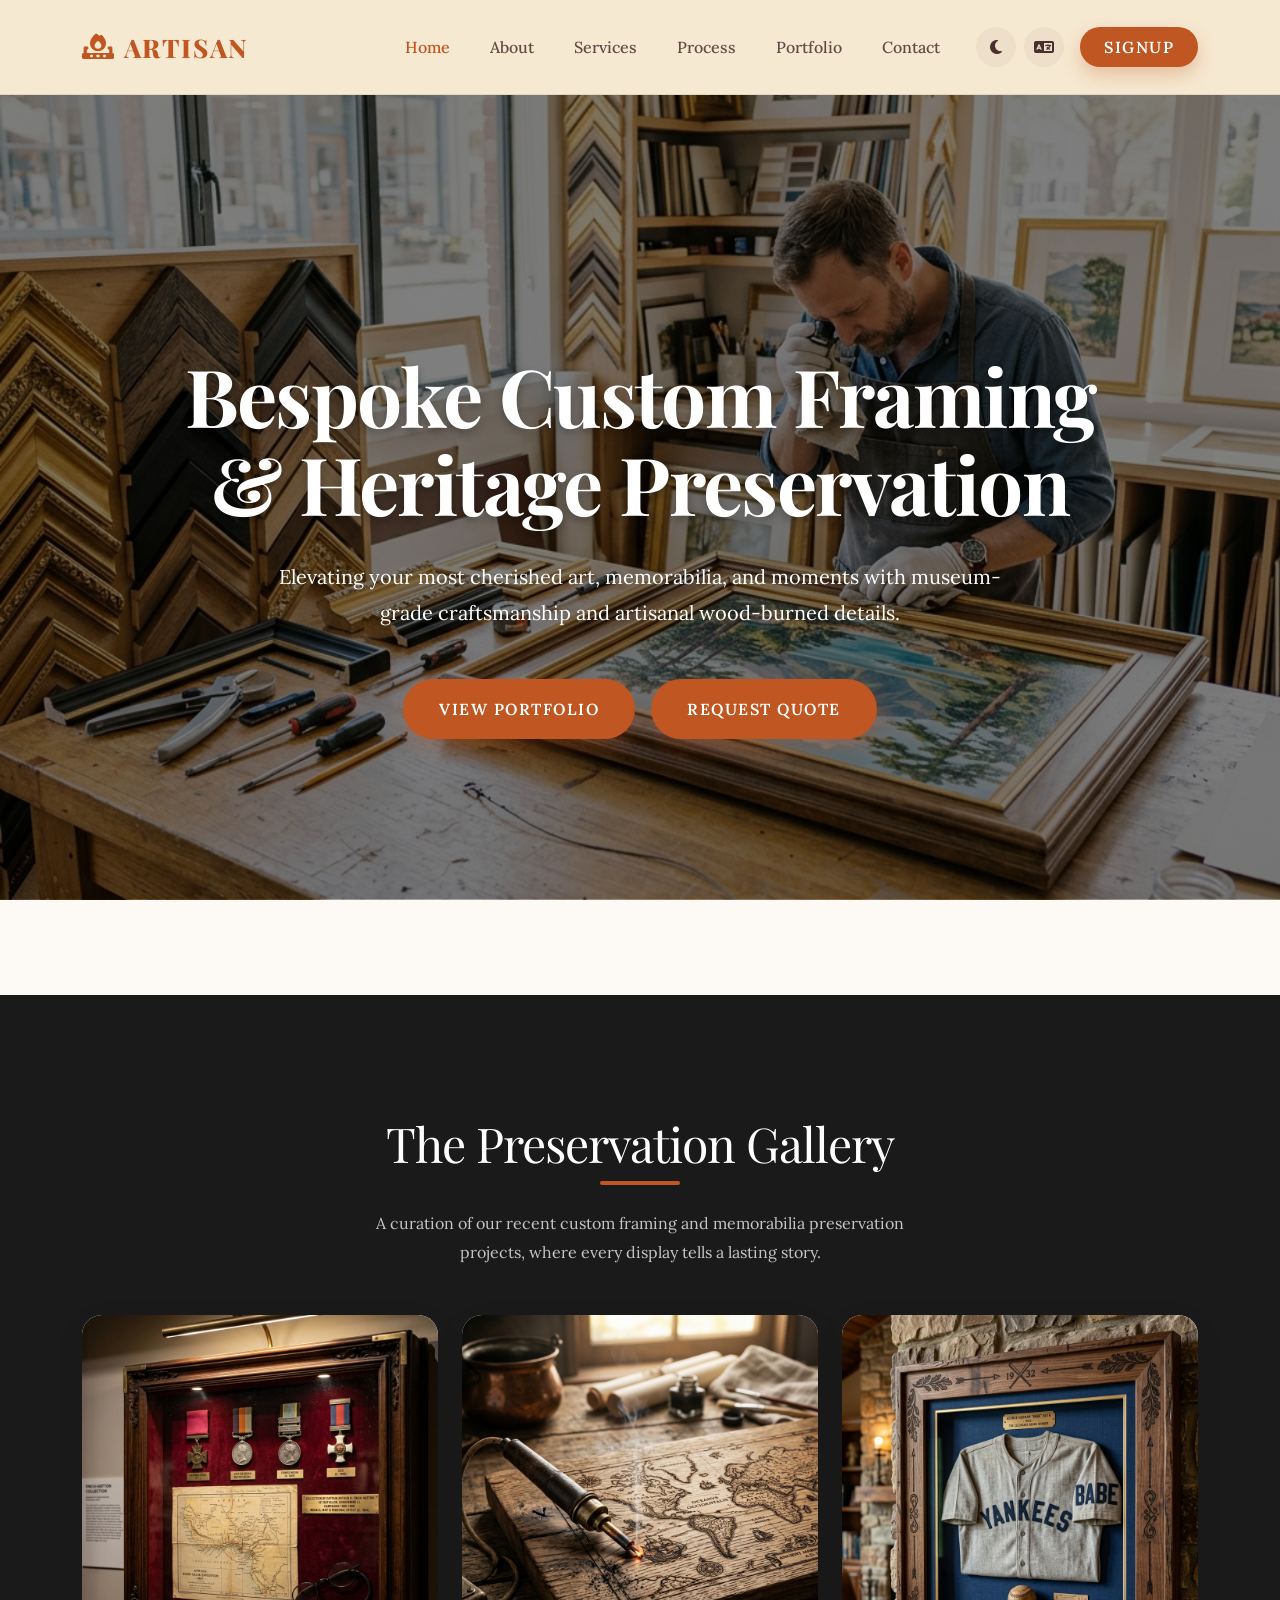
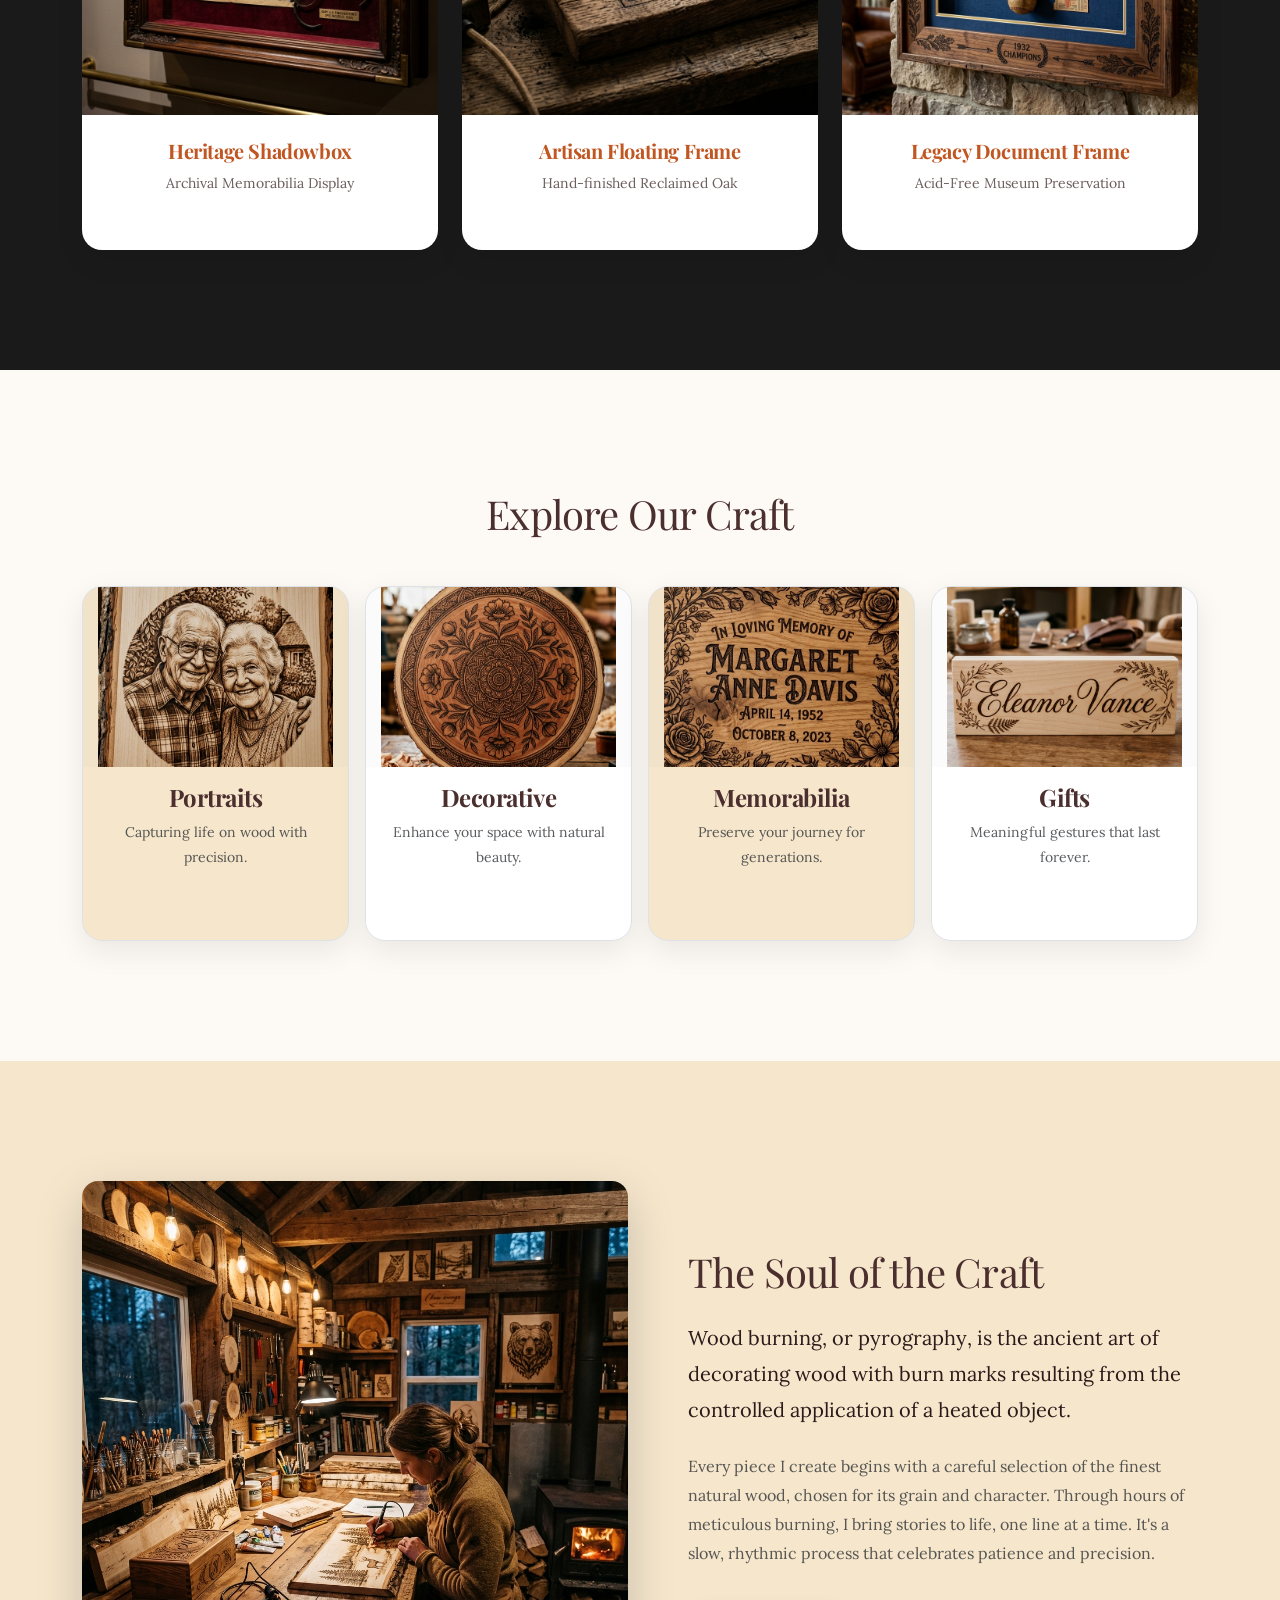
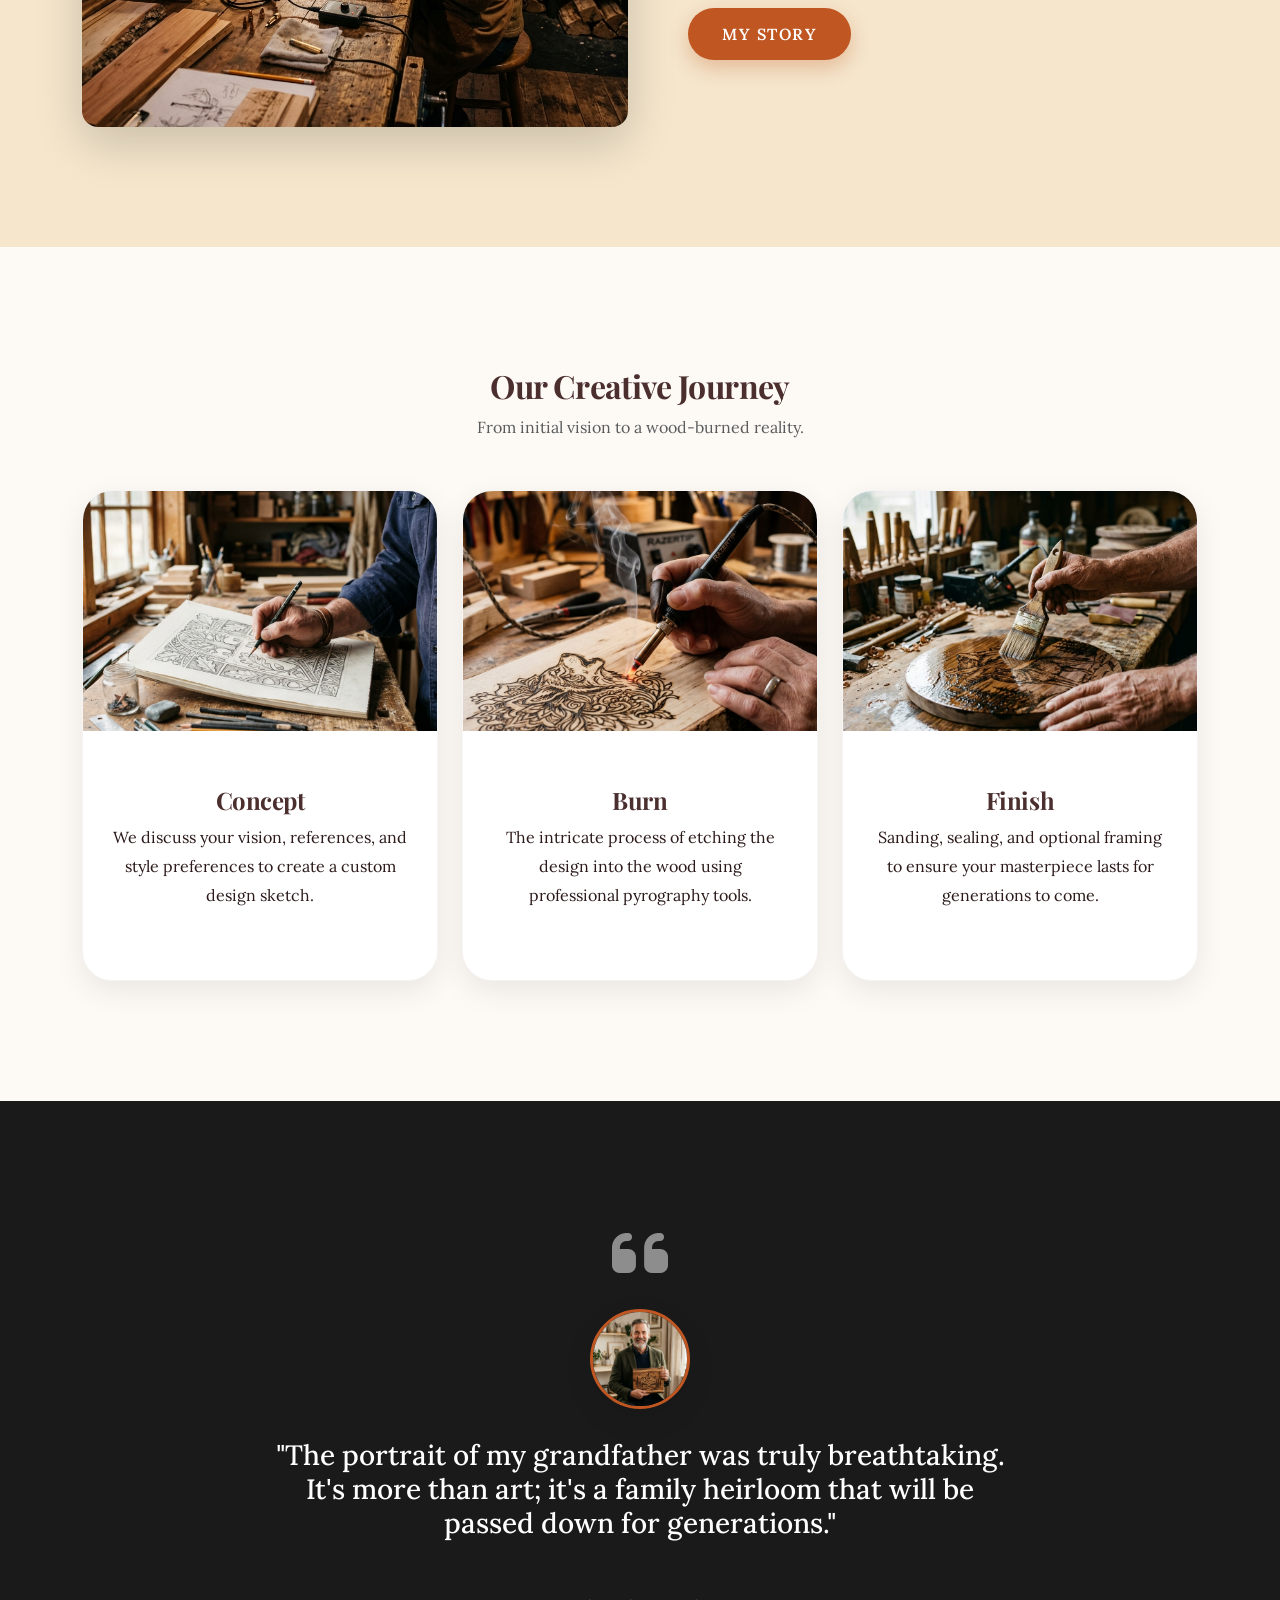
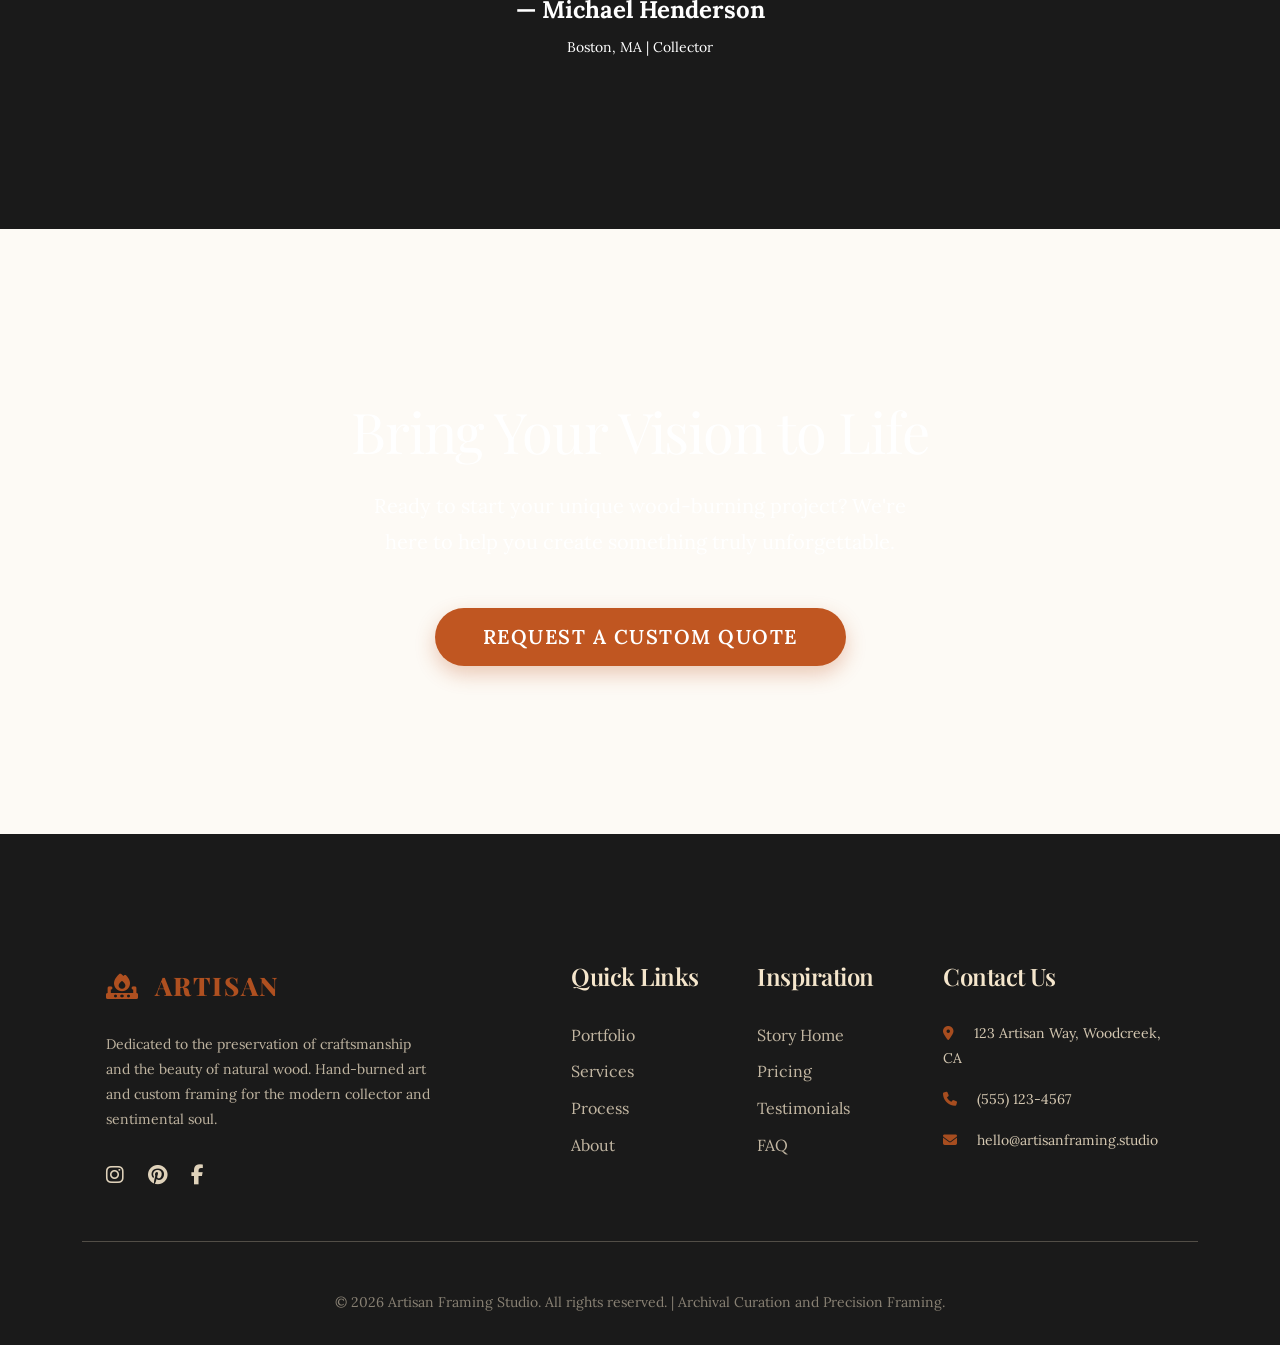
==== commit 85197f18: "corrections" ====
--- a/index.html
+++ b/index.html
@@ -114,7 +114,7 @@
 
             <div class="row g-4">
                 <div class="col-md-4" data-aos="fade-up" data-aos-delay="100">
-                    <div class="art-card shadow-premium bg-dark">
+                    <div class="art-card shadow-premium bg-white">
                         <img src="assets/img/memorabilia_shadow_box.png" alt="Museum-grade shadowbox framing" class="img-fluid">
                         <div class="p-4 text-center">
                             <h5 class="mb-2 text-accent">Heritage Shadowbox</h5>
@@ -123,7 +123,7 @@
                     </div>
                 </div>
                 <div class="col-md-4" data-aos="fade-up" data-aos-delay="200">
-                    <div class="art-card shadow-premium bg-dark">
+                    <div class="art-card shadow-premium bg-white">
                         <img src="assets/img/heritage.png" alt="Custom artisanal art frame"
                             class="img-fluid">
                         <div class="p-4 text-center">
@@ -133,7 +133,7 @@
                     </div>
                 </div>
                 <div class="col-md-4" data-aos="fade-up" data-aos-delay="300">
-                    <div class="art-card shadow-premium bg-dark">
+                    <div class="art-card shadow-premium bg-white">
                         <img src="assets/img/framing.png" alt="Custom memorabilia framing on oak" class="img-fluid">
                         <div class="p-4 text-center">
                             <h5 class="mb-2 text-accent">Legacy Document Frame</h5>
@@ -309,8 +309,8 @@
     <!-- Footer -->
     <footer>
         <div class="container">
-            <div class="row g-5 mb-5">
-                <div class="col-lg-4">
+            <div class="row g-5 mb-5 align-items-start">
+                <div class="col-lg-6 col-xl-4">
                     <a class="navbar-brand mb-4 d-block" href="index.html">
                         <i class="fa-solid fa-fire-burner me-2" style="color: var(--accent-color);"></i>
                         ARTISAN
@@ -318,12 +318,12 @@
                     <p class="small opacity-75">Dedicated to the preservation of craftsmanship and the beauty of natural
                         wood. Hand-burned art and custom framing for the modern collector and sentimental soul.</p>
                     <div class="d-flex mt-4">
-                        <a href="#" class="me-4 fs-5" aria-label="Instagram"><i class="fa-brands fa-instagram"></i></a>
-                        <a href="#" class="me-4 fs-5" aria-label="Pinterest"><i class="fa-brands fa-pinterest"></i></a>
-                        <a href="#" class="me-4 fs-5" aria-label="Facebook"><i class="fa-brands fa-facebook-f"></i></a>
-                    </div>
-                </div>
-                <div class="col-md-4 col-lg-2 ms-auto">
+                        <a href="#" class="me-4 fs-5 contact-social-link-item" aria-label="Instagram"><i class="fa-brands fa-instagram"></i></a>
+                        <a href="#" class="me-4 fs-5 contact-social-link-item" aria-label="Pinterest"><i class="fa-brands fa-pinterest"></i></a>
+                        <a href="#" class="me-4 fs-5 contact-social-link-item" aria-label="Facebook"><i class="fa-brands fa-facebook-f"></i></a>
+                    </div>
+                </div>
+                <div class="col-md-6 col-lg-6 col-xl-2 ms-auto">
                     <h4>Quick Links</h4>
                     <ul class="list-unstyled">
                         <li class="mb-2"><a href="portfolio.html">Portfolio</a></li>
@@ -332,7 +332,7 @@
                         <li class="mb-2"><a href="about.html">About</a></li>
                     </ul>
                 </div>
-                <div class="col-md-4 col-lg-2">
+                <div class="col-md-6 col-lg-6 col-xl-2">
                     <h4>Inspiration</h4>
                     <ul class="list-unstyled">
                         <li class="mb-2"><a href="home2.html">Story Home</a></li>
@@ -341,7 +341,7 @@
                         <li class="mb-2"><a href="faq.html">FAQ</a></li>
                     </ul>
                 </div>
-                <div class="col-md-4 col-lg-3">
+                <div class="col-md-6 col-lg-6 col-xl-3">
                     <h4>Contact Us</h4>
                     <p class="small mb-3"><i class="fa-solid fa-location-dot me-3 text-accent"></i> 123 Artisan Way,
                         Woodcreek, CA</p>
@@ -369,4 +369,4 @@
     <script src="assets/js/main.js"></script>
 </body>
 
-</html>
+</html>
--- a/assets/css/style.css
+++ b/assets/css/style.css
@@ -360,11 +360,32 @@
   display: flex;
   flex-direction: column;
   height: 100%;
+  color: var(--dark-text);
 }
 
 .art-card:hover {
   transform: translateY(-15px);
   box-shadow: 0 20px 40px rgba(0, 0, 0, 0.15);
+}
+
+.service-img-container {
+  width: 100%;
+  height: 250px;
+  overflow: hidden;
+  border-radius: 20px;
+  margin-bottom: 2rem;
+  box-shadow: 0 5px 15px rgba(0, 0, 0, 0.05);
+}
+
+.service-img-container img {
+  width: 100%;
+  height: 100%;
+  object-fit: cover;
+  transition: transform 0.8s cubic-bezier(0.165, 0.84, 0.44, 1);
+}
+
+.art-card:hover .service-img-container img {
+  transform: scale(1.08);
 }
 
 .explore-img-container {
@@ -532,14 +553,20 @@
   box-shadow: 0 5px 15px rgba(0, 0, 0, 0.3);
 }
 
-.back-to-top.visible {
-  opacity: 1;
-  visibility: visible;
+.back-to-top.active {
+  opacity: 1 !important;
+  visibility: visible !important;
+}
+
+@media (max-width: 767.98px) {
+  .back-to-top {
+    display: none !important;
+  }
 }
 
 .back-to-top:hover {
   background-color: var(--primary-color);
-  transform: scale(1.1);
+  transform: translateY(-5px);
 }
 
 @media (max-width: 768px) {
@@ -604,6 +631,15 @@
   .section-padding {
     padding: 120px 0;
   }
+}
+
+.bg-accent {
+  background-color: var(--accent-color) !important;
+  color: #ffffff !important;
+}
+
+.ls-1 {
+  letter-spacing: 1px !important;
 }
 
 .text-accent {
@@ -631,15 +667,6 @@
   color: #ffffff !important;
 }
 
-/* Ensure card text is visible even in dark sections */
-.art-card h5,
-.art-card p {
-  color: inherit !important;
-}
-
-.art-card .text-muted {
-  color: var(--muted-text) !important;
-}
 
 /* DARK MODE TEXT OVERRIDES */
 [data-theme="dark"] .text-muted {
@@ -717,9 +744,15 @@
 }
 
 [data-theme="dark"] .form-control,
-[data-theme="dark"] .form-select {
-  border-color: rgba(245, 230, 204, 0.15);
-  background-color: rgba(255, 255, 255, 0.03);
+[data-theme="dark"] .form-select,
+[data-theme="dark"] .input-group-text {
+  border-color: rgba(245, 230, 204, 0.15) !important;
+  background-color: rgba(255, 255, 255, 0.05) !important;
+  color: #ffffff !important;
+}
+
+[data-theme="dark"] .input-group-text i {
+  color: #a0aec0 !important;
 }
 
 .form-control:focus,
@@ -727,6 +760,13 @@
   box-shadow: 0 0 0 4px rgba(192, 86, 33, 0.1);
   border-color: var(--accent-color);
   background-color: var(--white);
+  color: var(--dark-text);
+}
+
+[data-theme="dark"] .form-control:focus,
+[data-theme="dark"] .form-select:focus {
+  background-color: #2d2d2d;
+  color: #ffffff !important;
 }
 
 [data-theme="dark"] .btn-outline-dark {
@@ -834,4 +874,274 @@
   background-color: var(--primary-color) !important;
   color: var(--white) !important;
   border-color: var(--primary-color) !important;
+}
+
+/* FINAL OVERRIDES FOR PRESERVATION GALLERY VISIBILITY */
+.bg-premium-dark .art-card h5.text-accent {
+  color: var(--accent-color) !important;
+}
+
+.bg-premium-dark .art-card p:not(.text-muted) {
+  color: var(--dark-text) !important;
+}
+
+.bg-premium-dark .art-card .text-muted {
+  color: var(--muted-text) !important;
+}
+
+.bg-premium-dark .art-card h5:not(.text-accent) {
+  color: var(--primary-color) !important;
+}
+
+/* MILESTONE CARDS */
+.milestone-immersive-card {
+  position: relative;
+  height: 450px;
+  border-radius: 30px;
+  overflow: hidden;
+  box-shadow: 0 15px 35px rgba(0, 0, 0, 0.5);
+  background-color: #000;
+  transition: var(--transition);
+  margin-bottom: 20px;
+}
+
+.milestone-bg {
+  position: absolute;
+  top: 0;
+  left: 0;
+  width: 100%;
+  height: 100%;
+  background-size: cover;
+  background-position: center;
+  transition: transform 1s ease;
+  opacity: 0.6;
+}
+
+.milestone-immersive-card:hover .milestone-bg {
+  transform: scale(1.1);
+  opacity: 0.4;
+}
+
+.milestone-overlay {
+  position: absolute;
+  bottom: 0;
+  left: 0;
+  width: 100%;
+  padding: 40px;
+  background: linear-gradient(transparent, rgba(0, 0, 0, 0.9));
+  color: #fff;
+  transition: var(--transition);
+  z-index: 2;
+}
+
+.milestone-immersive-card:hover .milestone-overlay {
+  transform: translateY(-10px);
+}
+
+/* Ensure equal height cards and parallel buttons */
+.art-card {
+  flex: 1 0 auto;
+}
+
+.col-lg-4.d-flex .art-card {
+  width: 100%;
+}
+
+.art-card ul.text-center {
+  display: inline-block;
+  text-align: left;
+  margin-left: auto;
+  margin-right: auto;
+}
+
+/* CONTACT PAGE SPECIFICS */
+.contact-social-link {
+  transition: var(--transition);
+  display: inline-block;
+}
+
+.contact-social-link:hover {
+  color: var(--accent-color) !important;
+  transform: translateY(-5px);
+}
+
+/* Correcting hover specificity for dark backgrounds */
+.bg-premium-dark .contact-social-link:hover i {
+  color: var(--accent-color) !important;
+}
+
+.google-map-frame {
+  width: 100%;
+  height: 500px;
+  border: none;
+  display: block;
+}
+
+/* RESPONSIVE REFINEMENTS (Tablet & Mobile) */
+@media (max-width: 1199.98px) {
+  /* Home 2 Hero Centering & Single Column */
+  header.container-fluid {
+    text-align: center;
+    background-color: var(--secondary-color);
+  }
+  
+  header.container-fluid .row.align-items-center {
+    flex-direction: column !important;
+  }
+  
+  header.container-fluid .col-lg-6 {
+    width: 100% !important;
+    text-align: center !important;
+    justify-content: center !important;
+  }
+  
+  header.container-fluid .col-lg-6.d-flex.align-items-center {
+    padding-top: 5rem !important;
+    padding-bottom: 2rem !important;
+    justify-content: center !important;
+  }
+  
+  header.container-fluid .ms-lg-5 {
+    margin-left: 0 !important;
+    margin-right: 0 !important;
+    max-width: 100% !important;
+    display: flex;
+    flex-direction: column;
+    align-items: center;
+    text-align: center !important;
+  }
+  
+  header.container-fluid .overlap-stack {
+    height: 350px;
+    margin: 2rem auto !important;
+    max-width: 500px;
+    justify-content: center !important;
+  }
+  
+  header.container-fluid .d-flex.gap-3 {
+    justify-content: center;
+    width: 100%;
+    margin-bottom: 3rem;
+    flex-direction: column !important;
+    align-items: center !important;
+  }
+  
+  header.container-fluid .btn-hero {
+    width: 100% !important;
+    max-width: 300px !important;
+  }
+
+  /* Contact Page Sidebar to Full-Width-TOP (Order 1) */
+  .col-lg-4.contact-info-col {
+    width: 100% !important;
+    flex: 0 0 100% !important;
+    max-width: 100% !important;
+    order: 1 !important; /* Top */
+    margin-bottom: 4rem;
+  }
+  
+  .col-lg-8.contact-form-col {
+    width: 100% !important;
+    flex: 0 0 100% !important;
+    max-width: 100% !important;
+    order: 2 !important; /* Bottom */
+  }
+
+  .contact-info-col .bg-premium-dark {
+    text-align: center !important;
+    width: 100%;
+  }
+  
+  .contact-info-col .d-flex {
+    justify-content: center !important;
+    text-align: left;
+  }
+
+  /* Typography Polish */
+  .contact-info-email {
+    overflow-wrap: anywhere;
+    font-size: 0.95rem;
+  }
+}
+
+/* Mobile Hero Buttons Stack */
+@media (max-width: 575.98px) {
+  header.container-fluid .d-flex.gap-3 {
+    flex-direction: column !important;
+    align-items: center;
+  }
+  
+  .btn-hero {
+    width: 100%;
+    margin-bottom: 10px;
+  }
+}
+
+/* Portfolio Bespoke Section Alignment */
+.portfolio-bespoke-card {
+  display: flex !important;
+  flex-direction: column !important;
+  height: 100%;
+}
+
+.portfolio-bespoke-card .btn {
+  margin-top: auto !important;
+}
+
+/* Social Hover Fix Specificity Overrides */
+.contact-social-link:hover i,
+.contact-social-link-item:hover i,
+.contact-info-col .contact-social-link:hover i,
+footer .contact-social-link:hover i,
+[data-theme="dark"] footer .contact-social-link-search-item:hover i,
+[data-theme="dark"] .contact-social-link:hover i {
+  color: var(--accent-color) !important;
+  opacity: 1 !important;
+  transform: translateY(-5px);
+  transition: var(--transition);
+}
+
+/* Specific fix for footer icons in dark mode */
+[data-theme="dark"] footer a:hover i {
+    color: var(--accent-color) !important;
+}
+
+/* Button Hover Dark Transition */
+.btn-rustic:hover,
+.btn-hero:hover,
+.btn-outline-rustic:hover {
+  background-color: #1a1a1a !important;
+  border-color: #1a1a1a !important;
+  color: #ffffff !important;
+  box-shadow: 0 10px 20px rgba(0, 0, 0, 0.4);
+}
+
+/* Password Toggle Eye Icon Border Fix */
+.password-toggle-btn {
+  border-left: none !important;
+  box-shadow: none !important;
+  cursor: pointer;
+  z-index: 5;
+}
+
+.input-group > .form-control:not(:last-child) {
+  border-right: none !important;
+}
+
+.input-group-text {
+  border-radius: 12px;
+  background-color: var(--light-bg);
+  border: 1px solid rgba(0, 0, 0, 0.1);
+  padding: 0.8rem 1rem;
+}
+
+.input-group > :not(:first-child):not(.dropdown-menu):not(.valid-tooltip):not(.valid-feedback):not(.invalid-tooltip):not(.invalid-feedback) {
+  margin-left: 0 !important;
+  border-top-left-radius: 0 !important;
+  border-bottom-left-radius: 0 !important;
+}
+
+.input-group > :not(:last-child):not(.dropdown-toggle):not(.dropdown-menu):not(.form-floating) {
+  border-top-right-radius: 0 !important;
+  border-bottom-right-radius: 0 !important;
 }
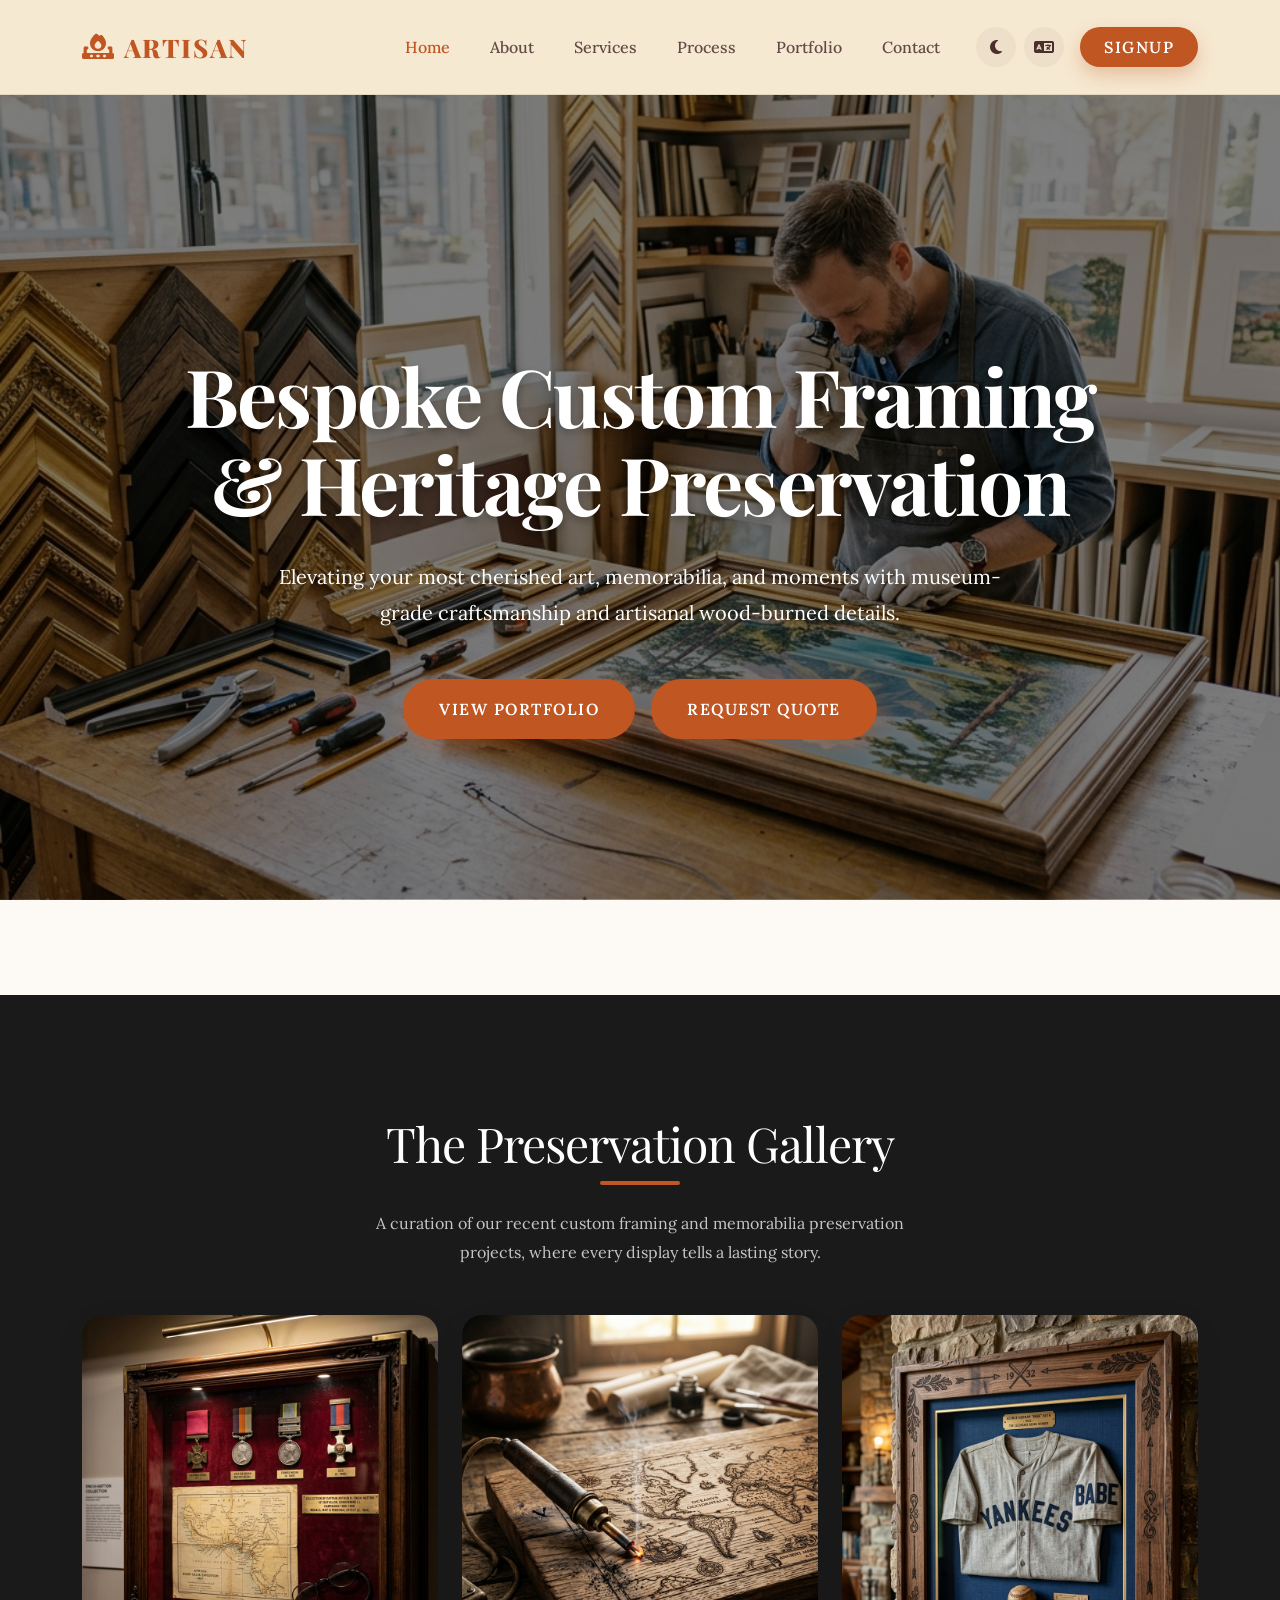
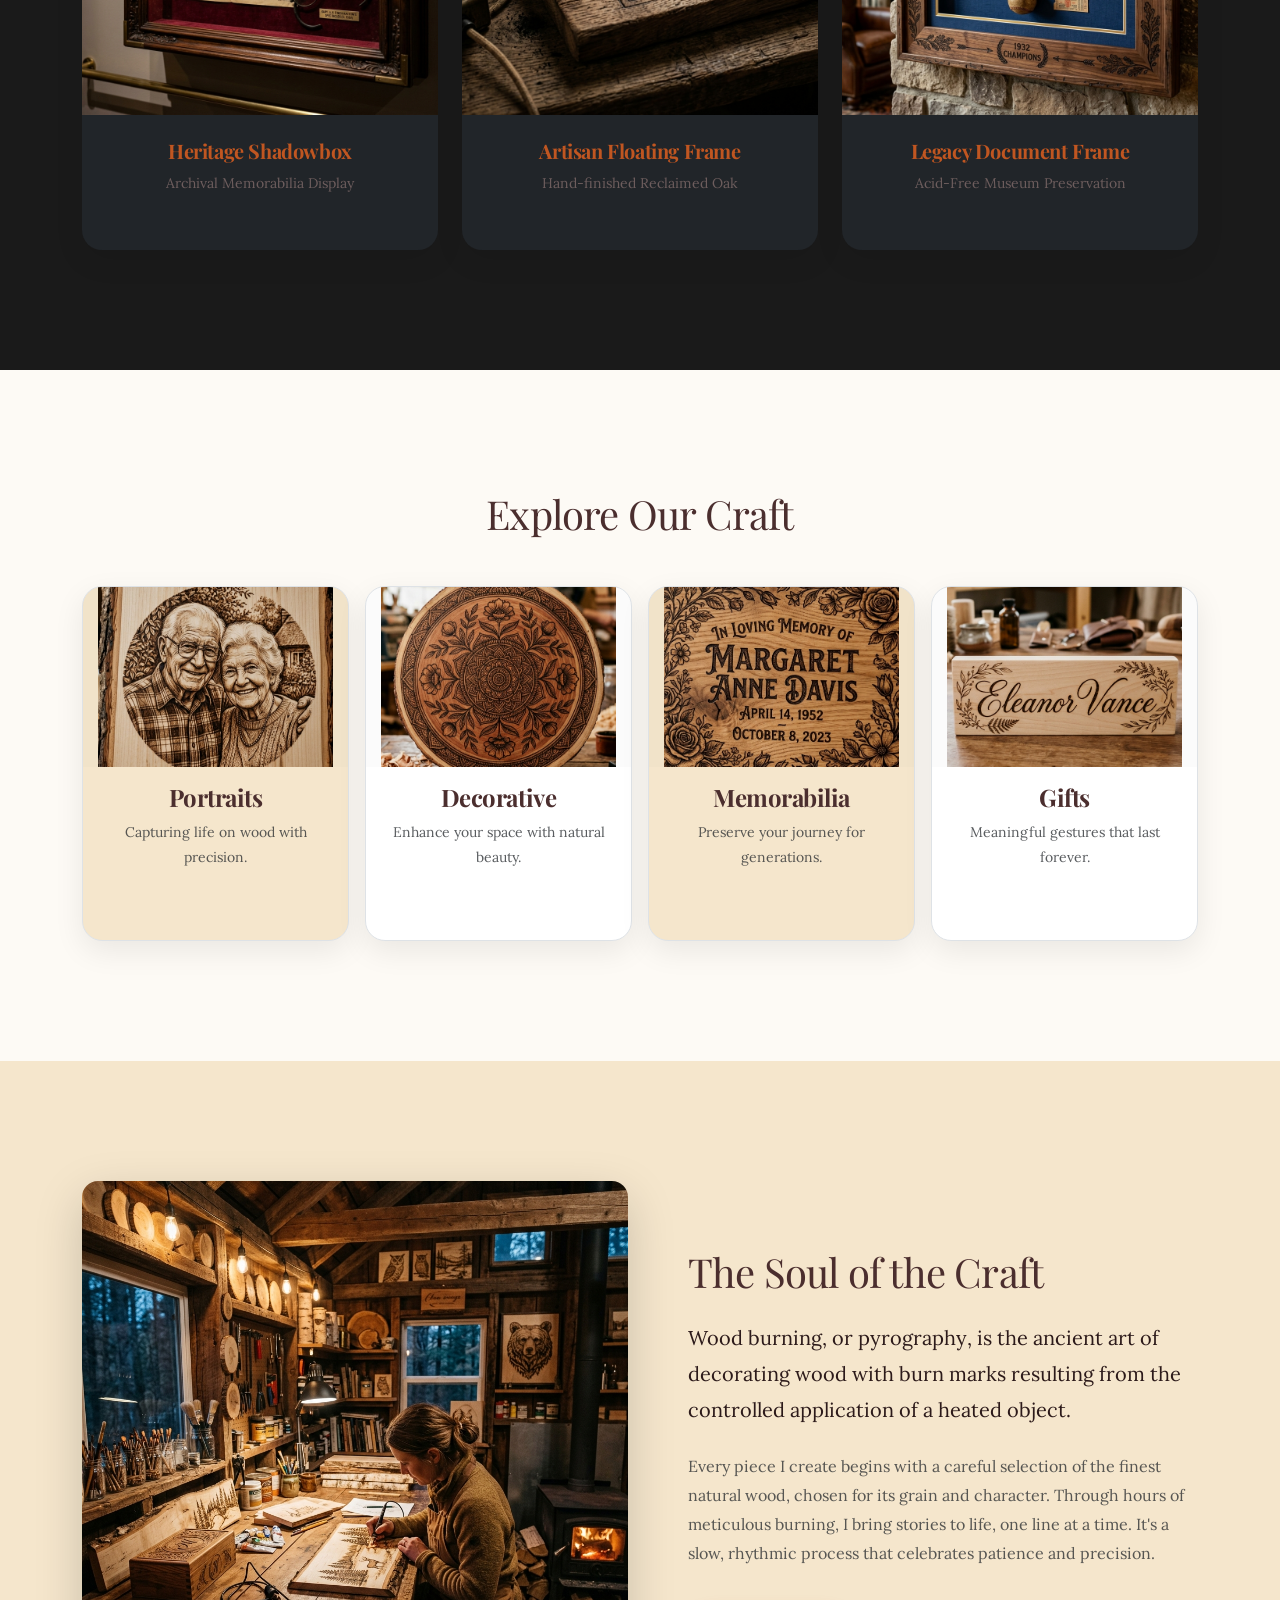
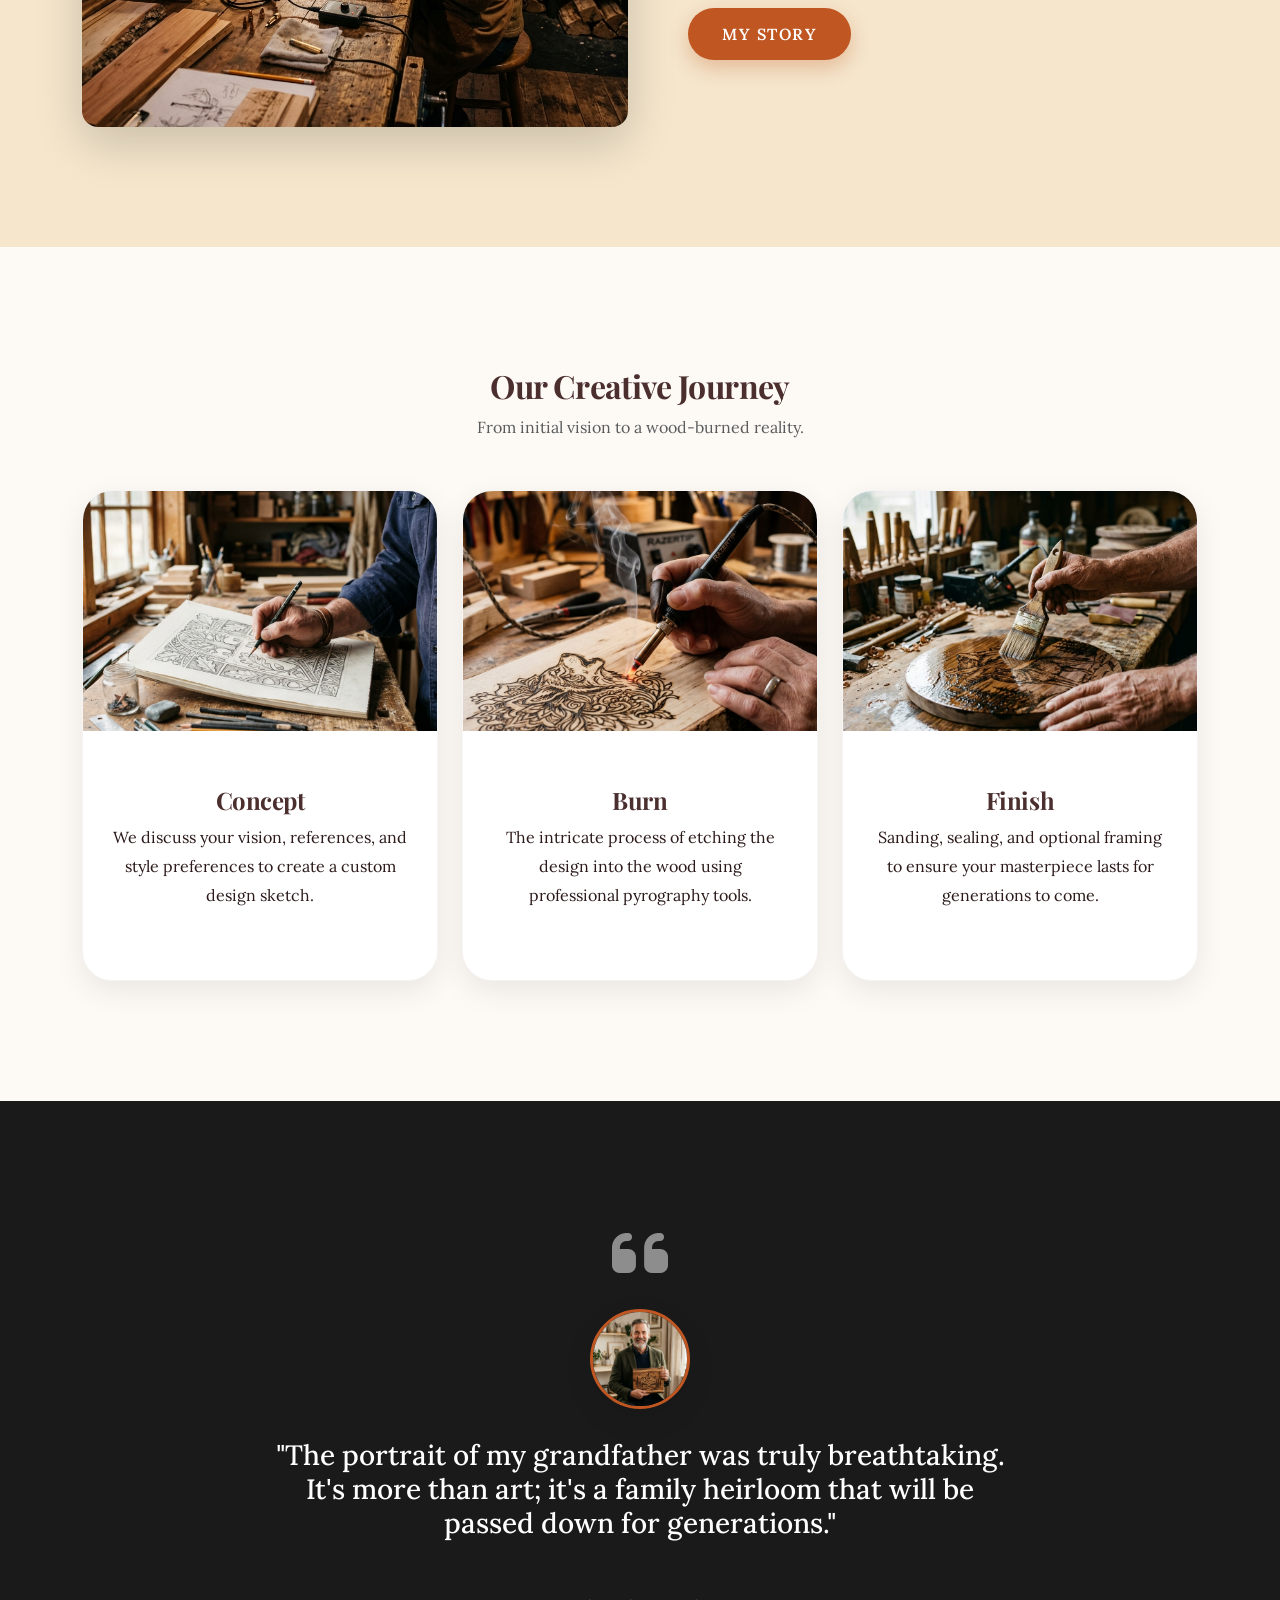
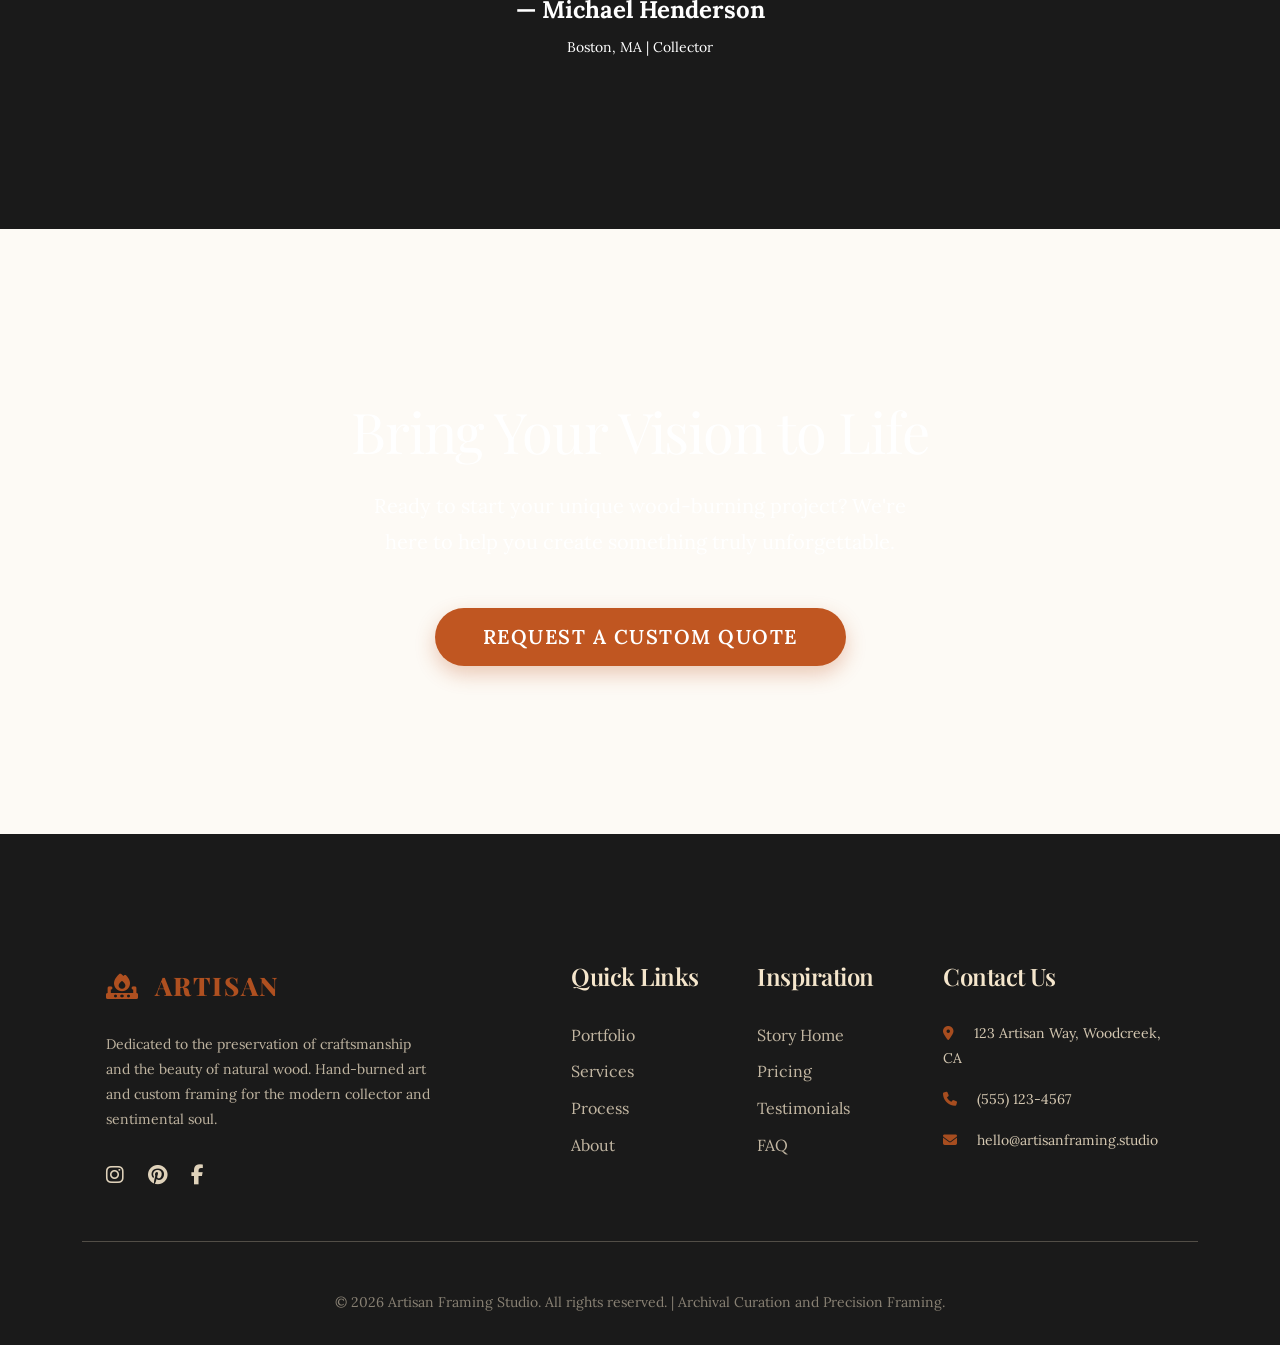
==== commit d6485355: "Merge branch 'main' of https://github.com/htmlstaticwork/custom_framing_shop" ====
--- a/index.html
+++ b/index.html
@@ -114,7 +114,7 @@
 
             <div class="row g-4">
                 <div class="col-md-4" data-aos="fade-up" data-aos-delay="100">
-                    <div class="art-card shadow-premium bg-white">
+                    <div class="art-card shadow-premium bg-dark">
                         <img src="assets/img/memorabilia_shadow_box.png" alt="Museum-grade shadowbox framing" class="img-fluid">
                         <div class="p-4 text-center">
                             <h5 class="mb-2 text-accent">Heritage Shadowbox</h5>
@@ -123,7 +123,7 @@
                     </div>
                 </div>
                 <div class="col-md-4" data-aos="fade-up" data-aos-delay="200">
-                    <div class="art-card shadow-premium bg-white">
+                    <div class="art-card shadow-premium bg-dark">
                         <img src="assets/img/heritage.png" alt="Custom artisanal art frame"
                             class="img-fluid">
                         <div class="p-4 text-center">
@@ -133,7 +133,7 @@
                     </div>
                 </div>
                 <div class="col-md-4" data-aos="fade-up" data-aos-delay="300">
-                    <div class="art-card shadow-premium bg-white">
+                    <div class="art-card shadow-premium bg-dark">
                         <img src="assets/img/framing.png" alt="Custom memorabilia framing on oak" class="img-fluid">
                         <div class="p-4 text-center">
                             <h5 class="mb-2 text-accent">Legacy Document Frame</h5>
@@ -369,4 +369,4 @@
     <script src="assets/js/main.js"></script>
 </body>
 
-</html>+</html>
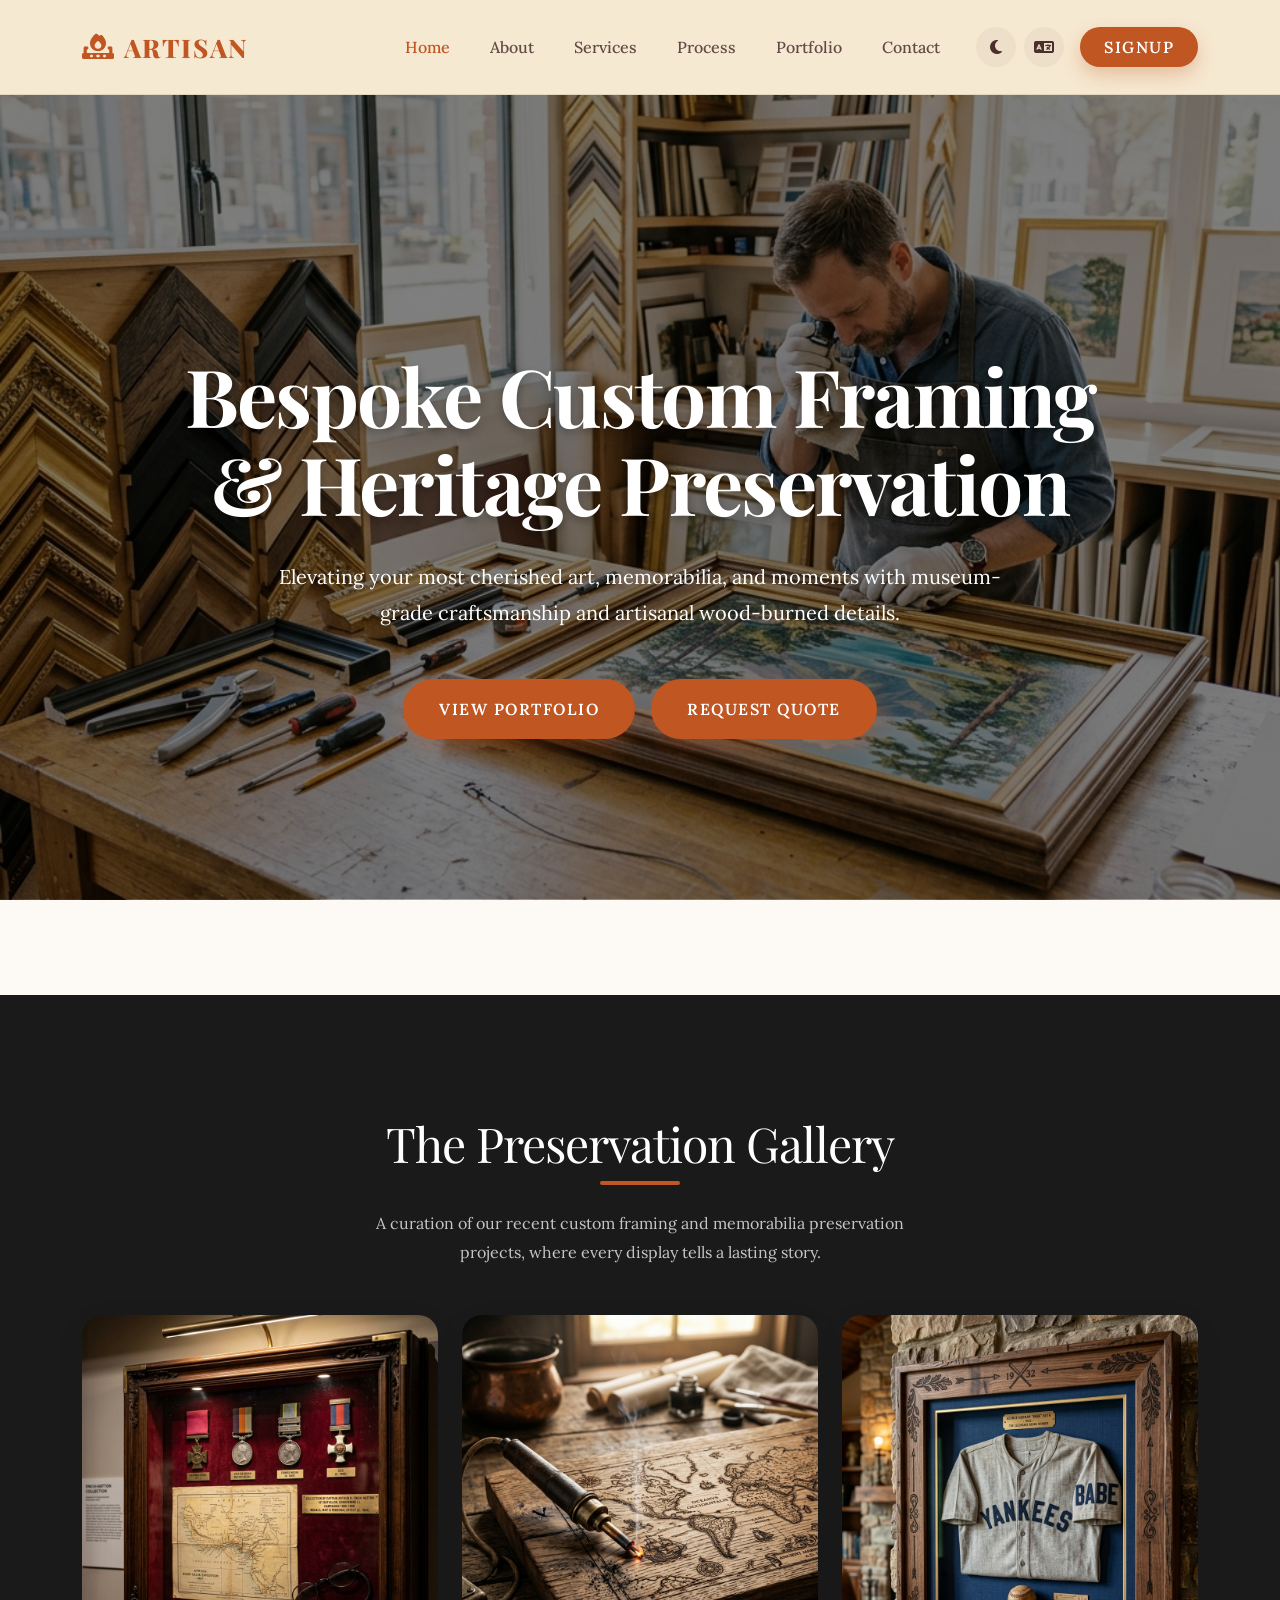
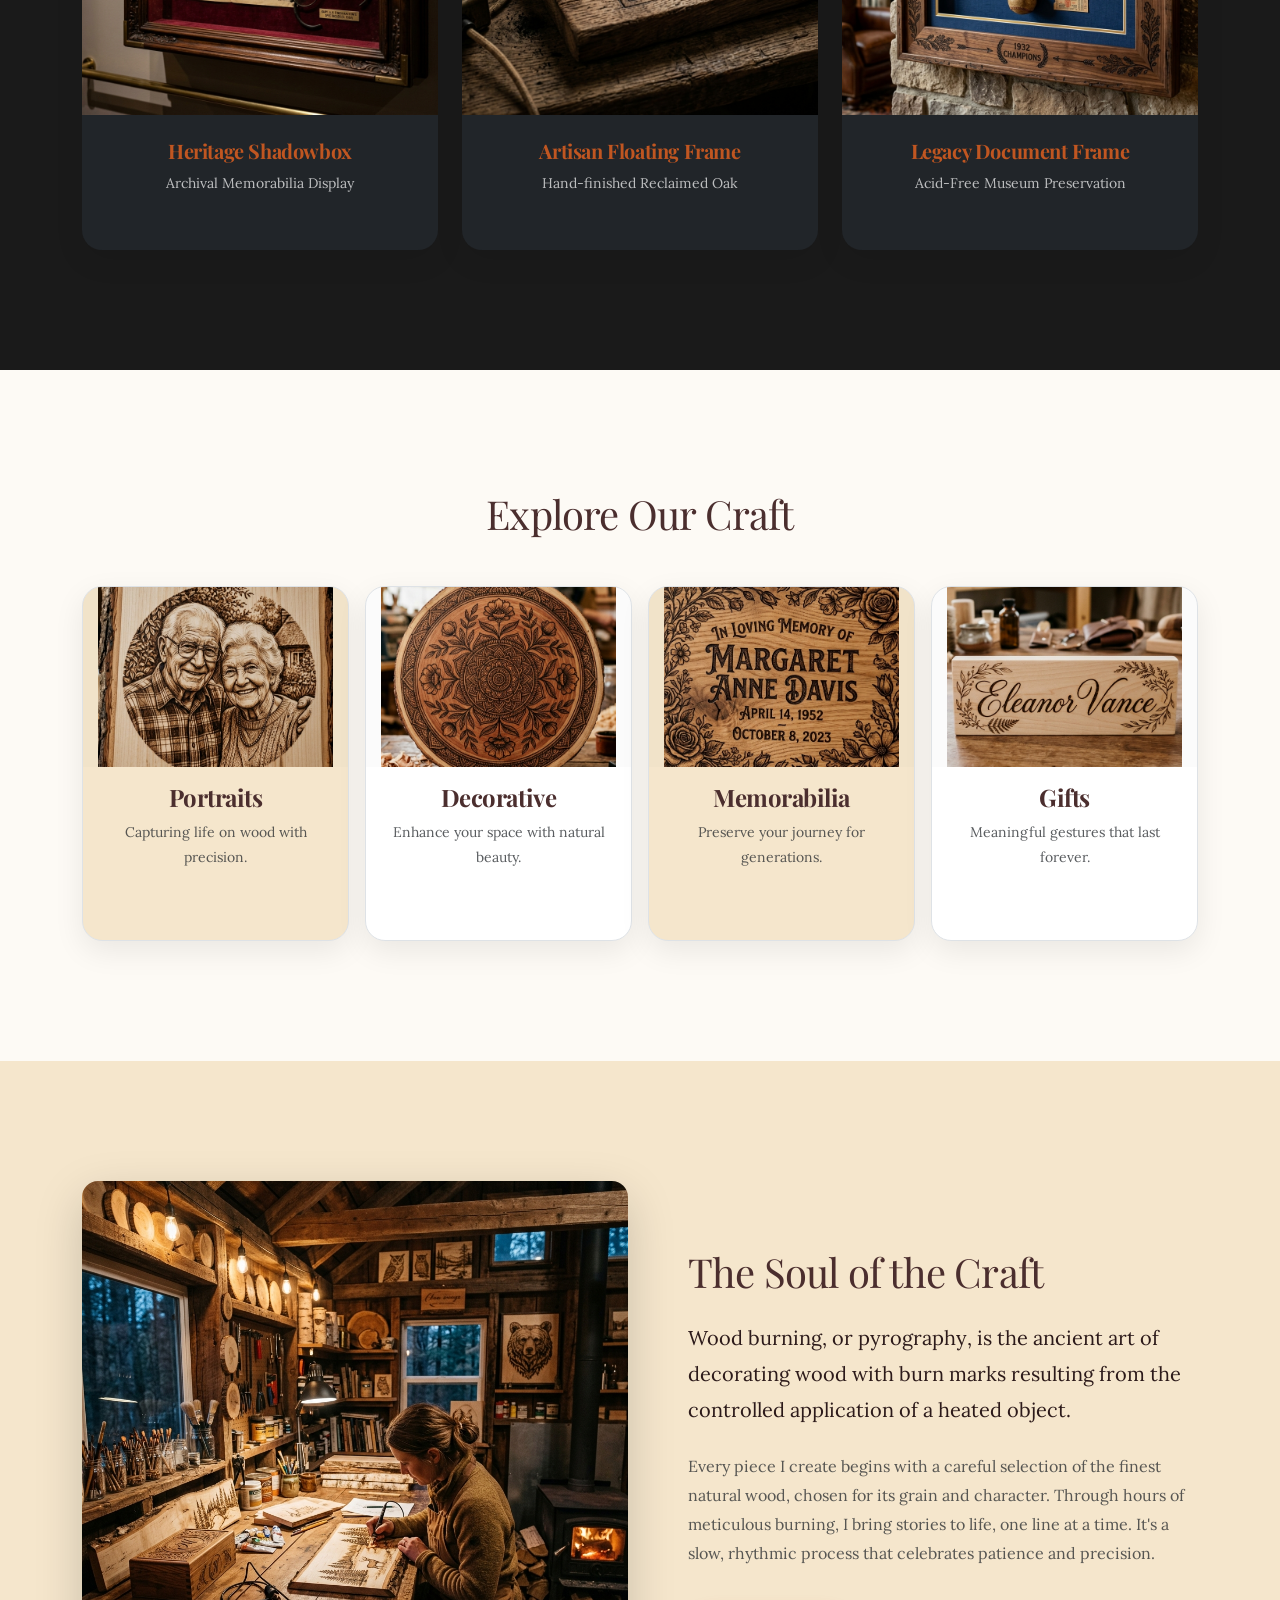
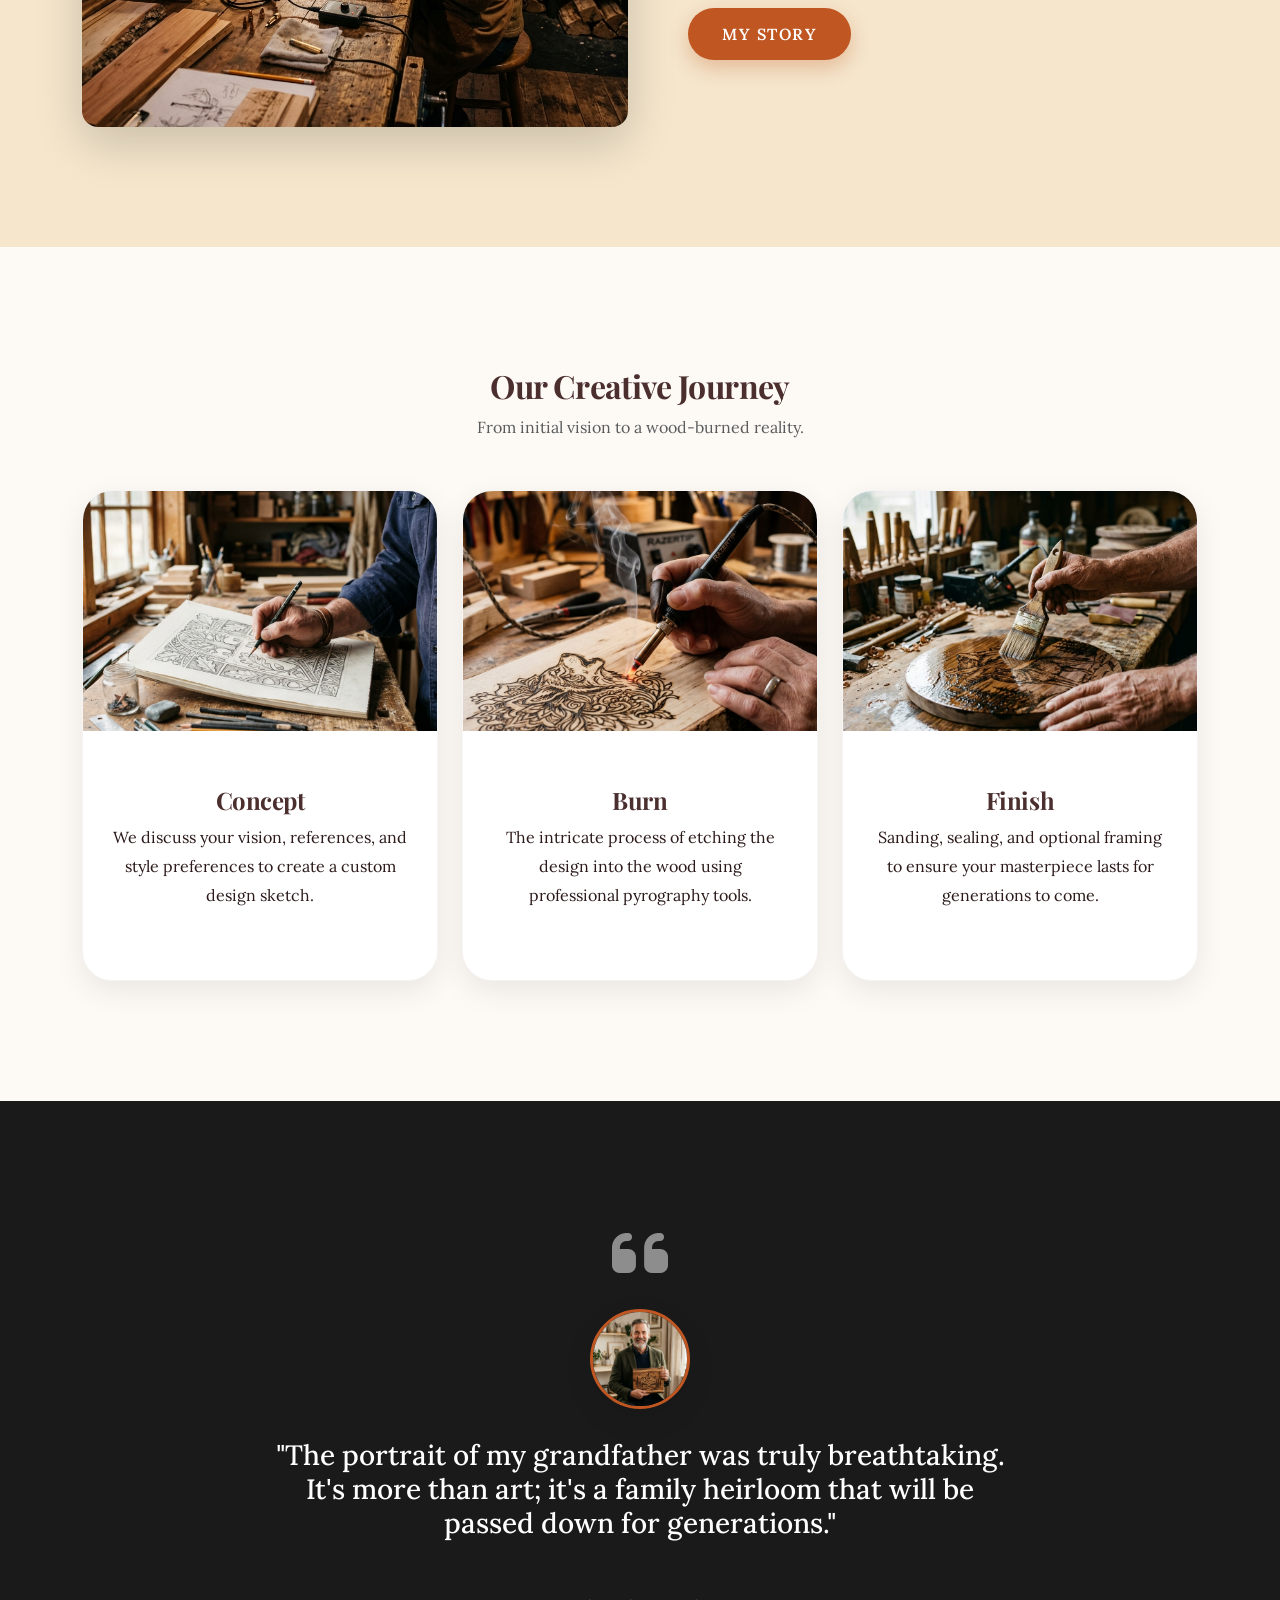
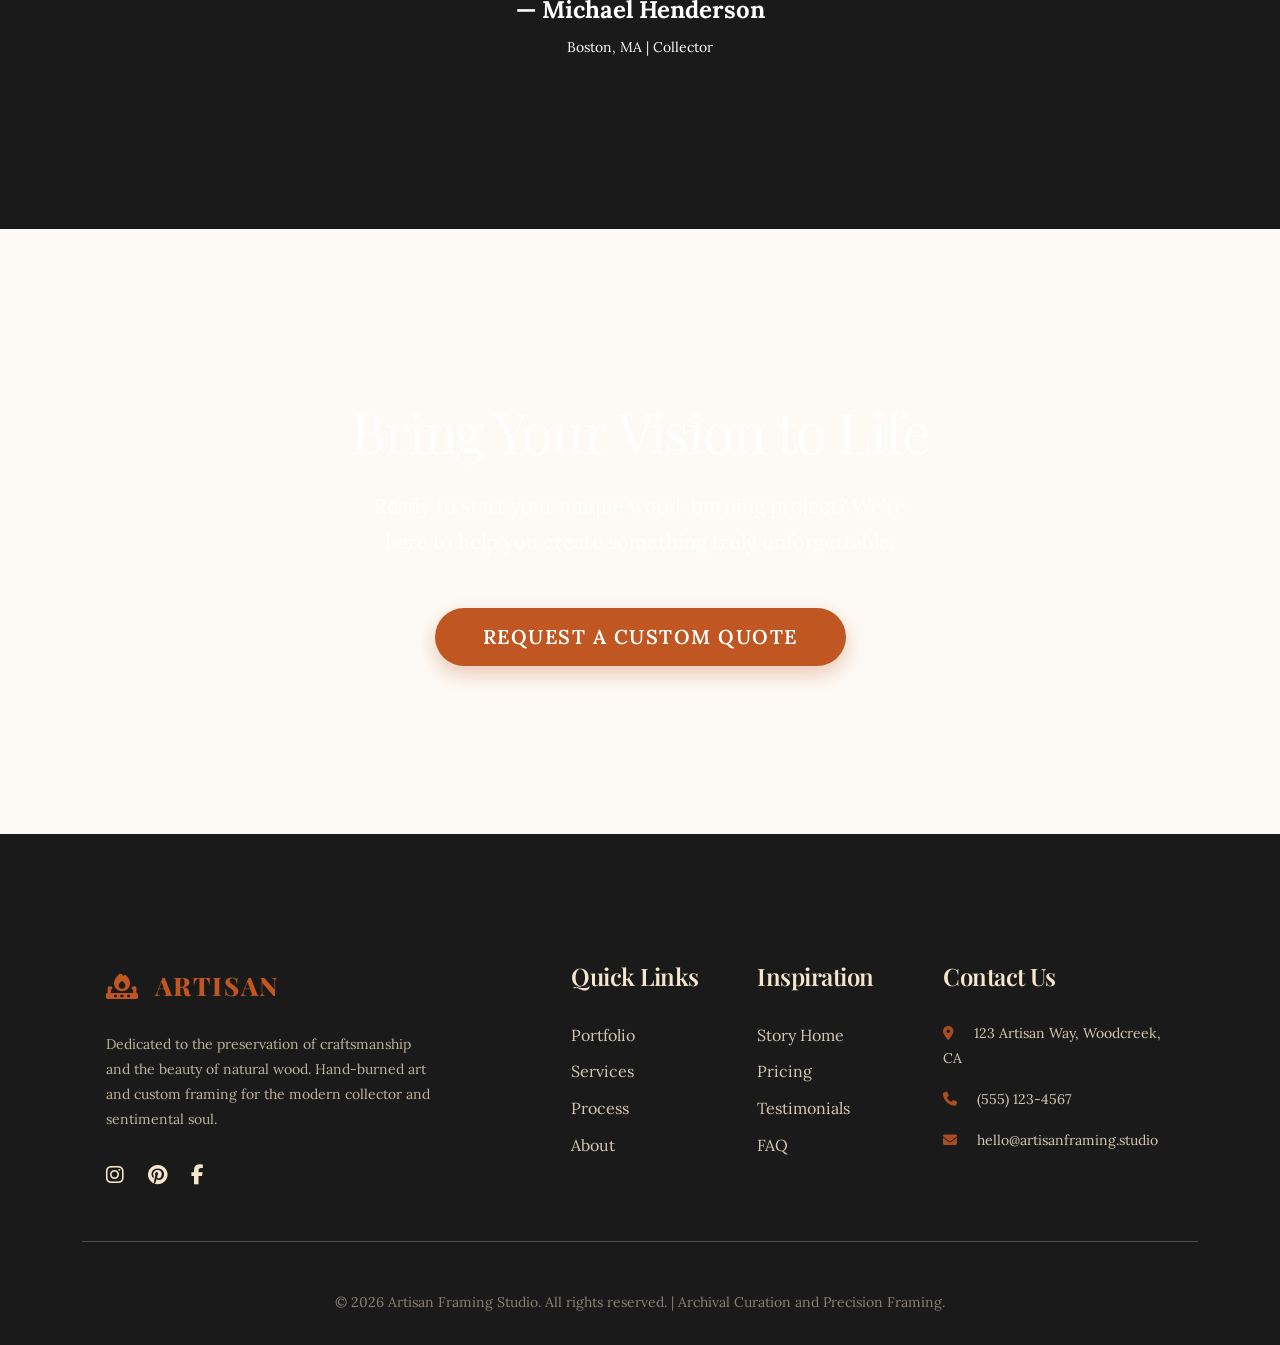
==== commit f5838574: "corrections" ====
--- a/index.html
+++ b/index.html
@@ -37,7 +37,7 @@
 <body>
 
     <!-- Navbar -->
-    <nav class="navbar navbar-expand-lg sticky-top">
+    <nav class="navbar navbar-expand-xl sticky-top">
         <div class="container">
             <a class="navbar-brand d-flex align-items-center" href="index.html">
                 <i class="fa-solid fa-fire-burner me-2" style="color: var(--accent-color);"></i>
@@ -49,7 +49,7 @@
             <div class="collapse navbar-collapse" id="navbarNav">
                 <ul class="navbar-nav ms-auto align-items-center">
                     <!-- Desktop Home Dropdown -->
-                    <li class="nav-item dropdown d-none d-lg-block">
+                    <li class="nav-item dropdown d-none d-xl-block">
                         <a class="nav-link dropdown-toggle active" href="#" id="homeDropdown" role="button" data-bs-toggle="dropdown">Home</a>
                         <ul class="dropdown-menu">
                             <li><a class="dropdown-item active" href="index.html">Home 1 (Classic)</a></li>
@@ -58,8 +58,8 @@
                     </li>
                     
                     <!-- Mobile Home Links -->
-                    <li class="nav-item d-lg-none"><a class="nav-link active" href="index.html">Home 1 (Classic)</a></li>
-                    <li class="nav-item d-lg-none"><a class="nav-link" href="home2.html">Home 2 (Story)</a></li>
+                    <li class="nav-item d-xl-none"><a class="nav-link active" href="index.html">Home 1 (Classic)</a></li>
+                    <li class="nav-item d-xl-none"><a class="nav-link" href="home2.html">Home 2 (Story)</a></li>
                     <li class="nav-item"><a class="nav-link" href="about.html">About</a></li>
                     <li class="nav-item"><a class="nav-link" href="services.html">Services</a></li>
                     <li class="nav-item"><a class="nav-link" href="process.html">Process</a></li>
--- a/assets/css/style.css
+++ b/assets/css/style.css
@@ -35,9 +35,20 @@
   --shadow-premium: 0 10px 40px rgba(0, 0, 0, 0.6);
 }
 
-/* RTL SUPPORT */
-[dir="rtl"] {
-  text-align: right;
+/* RTL SUPPORT - Default to LTR */
+html:not([dir="rtl"]) {
+  direction: ltr !important;
+  text-align: left !important;
+}
+
+html[dir="rtl"] {
+  direction: rtl !important;
+  text-align: right !important;
+}
+
+[dir="rtl"] body {
+  direction: rtl !important;
+  text-align: right !important;
 }
 
 [dir="rtl"] .ms-auto {
@@ -55,8 +66,17 @@
   color: var(--dark-text);
   font-family: var(--body-font);
   line-height: 1.8;
-  overflow-x: hidden;
+  overflow-x: hidden !important;
+  width: 100vw;
+  max-width: 100%;
+  position: relative;
   transition: background-color 0.4s ease, color 0.4s ease;
+}
+
+html {
+  overflow-x: hidden !important;
+  width: 100vw;
+  max-width: 100%;
 }
 
 h1,
@@ -69,6 +89,8 @@
   color: var(--primary-color);
   font-weight: 700;
   letter-spacing: -0.02em;
+  overflow-wrap: break-word;
+  word-wrap: break-word;
 }
 
 /* NAVBAR STYLES */
@@ -114,7 +136,7 @@
 a.nav-link.active,
 a.dropdown-item.active,
 a.nav-link:hover,
-.nav-item.active > .nav-link {
+.nav-item.active>.nav-link {
   color: var(--accent-color) !important;
   opacity: 1 !important;
   background-color: transparent !important;
@@ -558,11 +580,7 @@
   visibility: visible !important;
 }
 
-@media (max-width: 767.98px) {
-  .back-to-top {
-    display: none !important;
-  }
-}
+/* No display:none here to allow responsive styling below */
 
 .back-to-top:hover {
   background-color: var(--primary-color);
@@ -571,17 +589,19 @@
 
 @media (max-width: 768px) {
   .back-to-top {
-    bottom: 30px; /* Better accessibility for small screens */
+    bottom: 30px;
     right: 20px;
     width: 45px;
     height: 45px;
     box-shadow: 0 4px 12px rgba(0, 0, 0, 0.4);
     opacity: 0;
     visibility: hidden;
-  }
+    display: flex !important; /* Ensure it is visible if active */
+  }
+
   .back-to-top.active {
-    opacity: 1;
-    visibility: visible;
+    opacity: 1 !important;
+    visibility: visible !important;
   }
 }
 
@@ -607,7 +627,12 @@
   /* Force heritage cream for visibility */
   text-decoration: none;
   transition: var(--transition);
-  opacity: 0.9;
+}
+
+footer .small.opacity-50 {
+  overflow-wrap: break-word;
+  word-wrap: break-word;
+  white-space: normal;
 }
 
 footer a:hover {
@@ -725,12 +750,23 @@
   background-color: var(--light-bg);
   color: var(--dark-text);
   transition: var(--transition);
+  text-align: left;
 }
 
 .form-control::placeholder,
 .form-select::placeholder {
   color: var(--muted-text);
   opacity: 0.6;
+  text-align: left !important;
+  direction: ltr !important;
+}
+
+html[dir="rtl"] .form-control,
+html[dir="rtl"] .form-control::placeholder,
+html[dir="rtl"] .form-select,
+html[dir="rtl"] .form-select::placeholder {
+  text-align: right !important;
+  direction: rtl !important;
 }
 
 [data-theme="dark"] .form-control::placeholder,
@@ -786,9 +822,10 @@
 }
 
 /* MEDIA QUERIES */
-@media (max-width: 991.98px) {
+/* MEDIA QUERIES - BREAKPOINT UPDATED TO 1200px (XL) FOR 1024px HAMBURGER */
+@media (max-width: 1199.98px) {
   .hero-section h1 {
-    font-size: 3.5rem;
+    font-size: 3rem;
   }
 
   .navbar-nav {
@@ -801,6 +838,67 @@
 
   .nav-link {
     margin: 10px 0;
+  }
+
+  /* Title Overflow Fix */
+  .display-3 {
+    font-size: 3rem !important;
+  }
+}
+
+@media (max-width: 767.98px) {
+  .hero-section h1 {
+    font-size: 2.4rem;
+  }
+
+  .display-3 {
+    font-size: 2.5rem !important;
+  }
+
+  .form-label {
+    text-align: left !important;
+    display: block;
+    width: 100%;
+  }
+
+  .auth-card {
+    max-width: 100% !important;
+    margin: 20px auto !important;
+    border-radius: 1rem !important;
+  }
+  
+  .auth-body {
+    padding: 1.5rem !important;
+  }
+
+  .social-auth-btn {
+    flex-direction: column;
+    padding: 10px !important;
+    font-size: 10px !important;
+  }
+  
+  .social-auth-btn span {
+    display: none; /* Hide text on very small screens to prevent overflow if needed, or wrap */
+  }
+}
+
+@media (max-width: 575.98px) {
+  .hero-section h1 {
+    font-size: 1.8rem;
+  }
+
+  .display-3 {
+    font-size: 2rem !important;
+  }
+
+  .navbar .container {
+    padding-left: 1.25rem !important;
+    padding-right: 1.25rem !important;
+  }
+
+  /* Spacing improvements for smaller screens */
+  .section-padding {
+    padding: 40px 0;
   }
 }
 
@@ -843,7 +941,8 @@
 }
 
 .spotlight-overlay-center {
-  background-color: rgba(0, 0, 0, 0.5); /* Semi-transparent dark background as requested */
+  background-color: rgba(0, 0, 0, 0.5);
+  /* Semi-transparent dark background as requested */
   padding: 5rem 4rem;
   border-radius: 40px;
   backdrop-filter: blur(20px);
@@ -882,15 +981,15 @@
 }
 
 .bg-premium-dark .art-card p:not(.text-muted) {
-  color: var(--dark-text) !important;
+  color: #ffffff !important;
 }
 
 .bg-premium-dark .art-card .text-muted {
-  color: var(--muted-text) !important;
+  color: rgba(255, 255, 255, 0.7) !important;
 }
 
 .bg-premium-dark .art-card h5:not(.text-accent) {
-  color: var(--primary-color) !important;
+  color: #ffffff !important;
 }
 
 /* MILESTONE CARDS */
@@ -979,28 +1078,29 @@
 
 /* RESPONSIVE REFINEMENTS (Tablet & Mobile) */
 @media (max-width: 1199.98px) {
+
   /* Home 2 Hero Centering & Single Column */
   header.container-fluid {
     text-align: center;
     background-color: var(--secondary-color);
   }
-  
+
   header.container-fluid .row.align-items-center {
     flex-direction: column !important;
   }
-  
+
   header.container-fluid .col-lg-6 {
     width: 100% !important;
     text-align: center !important;
     justify-content: center !important;
   }
-  
+
   header.container-fluid .col-lg-6.d-flex.align-items-center {
     padding-top: 5rem !important;
     padding-bottom: 2rem !important;
     justify-content: center !important;
   }
-  
+
   header.container-fluid .ms-lg-5 {
     margin-left: 0 !important;
     margin-right: 0 !important;
@@ -1010,14 +1110,14 @@
     align-items: center;
     text-align: center !important;
   }
-  
+
   header.container-fluid .overlap-stack {
     height: 350px;
     margin: 2rem auto !important;
     max-width: 500px;
     justify-content: center !important;
   }
-  
+
   header.container-fluid .d-flex.gap-3 {
     justify-content: center;
     width: 100%;
@@ -1025,7 +1125,7 @@
     flex-direction: column !important;
     align-items: center !important;
   }
-  
+
   header.container-fluid .btn-hero {
     width: 100% !important;
     max-width: 300px !important;
@@ -1036,25 +1136,59 @@
     width: 100% !important;
     flex: 0 0 100% !important;
     max-width: 100% !important;
-    order: 1 !important; /* Top */
+    order: 1 !important;
+    /* Top */
     margin-bottom: 4rem;
   }
-  
+
   .col-lg-8.contact-form-col {
     width: 100% !important;
     flex: 0 0 100% !important;
     max-width: 100% !important;
-    order: 2 !important; /* Bottom */
+    order: 2 !important;
+    /* Bottom */
+  }
+
+  .contact-form-col h2 {
+    text-align: center !important;
+  }
+
+  .contact-form-col h2 {
+    text-align: center !important;
   }
 
   .contact-info-col .bg-premium-dark {
     text-align: center !important;
     width: 100%;
-  }
-  
-  .contact-info-col .d-flex {
+    display: flex;
+    flex-direction: column;
+    align-items: center;
+  }
+
+  .contact-info-col .d-flex:not(.follow-social-icons) {
+    flex-direction: column !important;
+    align-items: center !important;
+    text-align: center !important;
+    width: 100%;
+    margin-left: auto;
+    margin-right: auto;
+  }
+
+  .contact-info-col .d-flex:not(.follow-social-icons) i {
+    margin-right: 0 !important;
+    margin-bottom: 1.2rem !important;
+  }
+
+  /* Centering Follow the Craft at 1024px breakpoint */
+  .follow-the-craft-container {
+    text-align: center !important;
+    width: 100%;
+    margin-left: auto;
+    margin-right: auto;
+  }
+
+  .follow-social-icons {
     justify-content: center !important;
-    text-align: left;
   }
 
   /* Typography Polish */
@@ -1070,7 +1204,7 @@
     flex-direction: column !important;
     align-items: center;
   }
-  
+
   .btn-hero {
     width: 100%;
     margin-bottom: 10px;
@@ -1103,7 +1237,7 @@
 
 /* Specific fix for footer icons in dark mode */
 [data-theme="dark"] footer a:hover i {
-    color: var(--accent-color) !important;
+  color: var(--accent-color) !important;
 }
 
 /* Button Hover Dark Transition */
@@ -1124,7 +1258,7 @@
   z-index: 5;
 }
 
-.input-group > .form-control:not(:last-child) {
+.input-group>.form-control:not(:last-child) {
   border-right: none !important;
 }
 
@@ -1135,13 +1269,13 @@
   padding: 0.8rem 1rem;
 }
 
-.input-group > :not(:first-child):not(.dropdown-menu):not(.valid-tooltip):not(.valid-feedback):not(.invalid-tooltip):not(.invalid-feedback) {
+.input-group> :not(:first-child):not(.dropdown-menu):not(.valid-tooltip):not(.valid-feedback):not(.invalid-tooltip):not(.invalid-feedback) {
   margin-left: 0 !important;
   border-top-left-radius: 0 !important;
   border-bottom-left-radius: 0 !important;
 }
 
-.input-group > :not(:last-child):not(.dropdown-toggle):not(.dropdown-menu):not(.form-floating) {
+.input-group> :not(:last-child):not(.dropdown-toggle):not(.dropdown-menu):not(.form-floating) {
   border-top-right-radius: 0 !important;
   border-bottom-right-radius: 0 !important;
 }
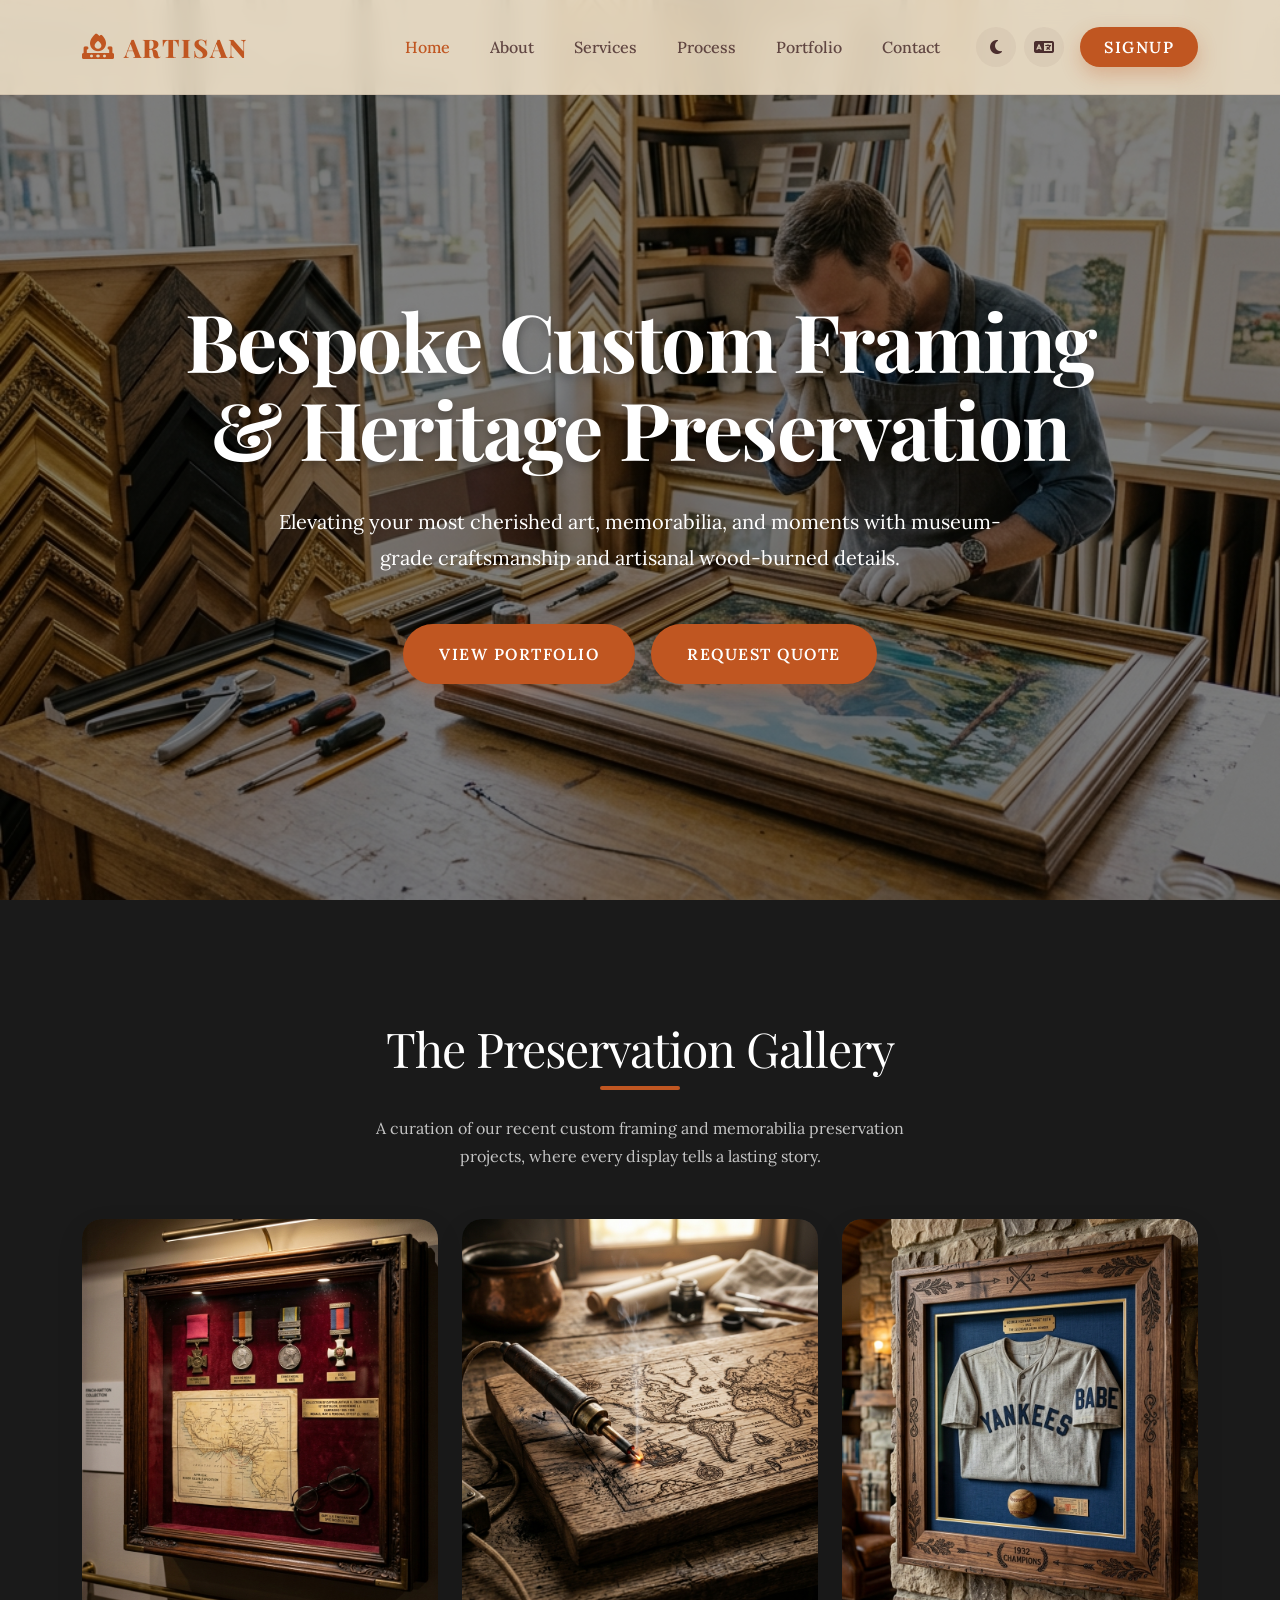
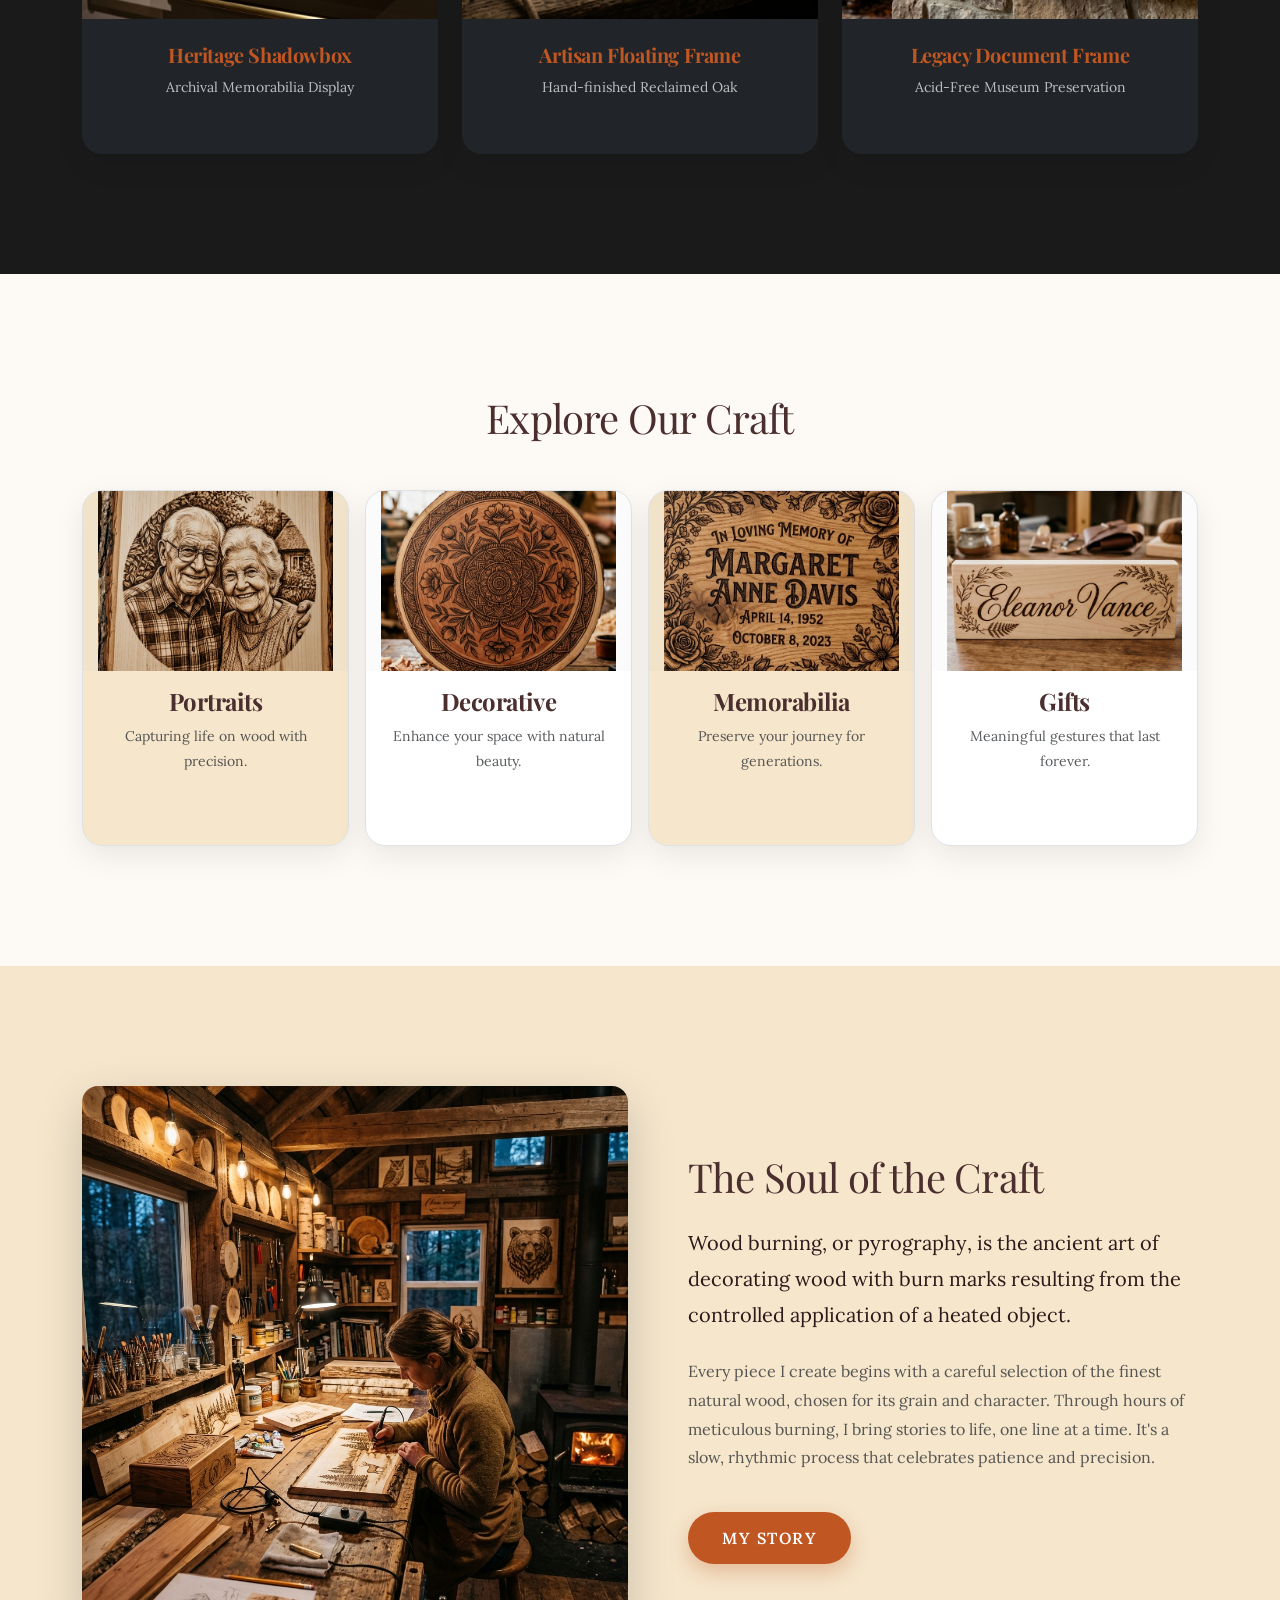
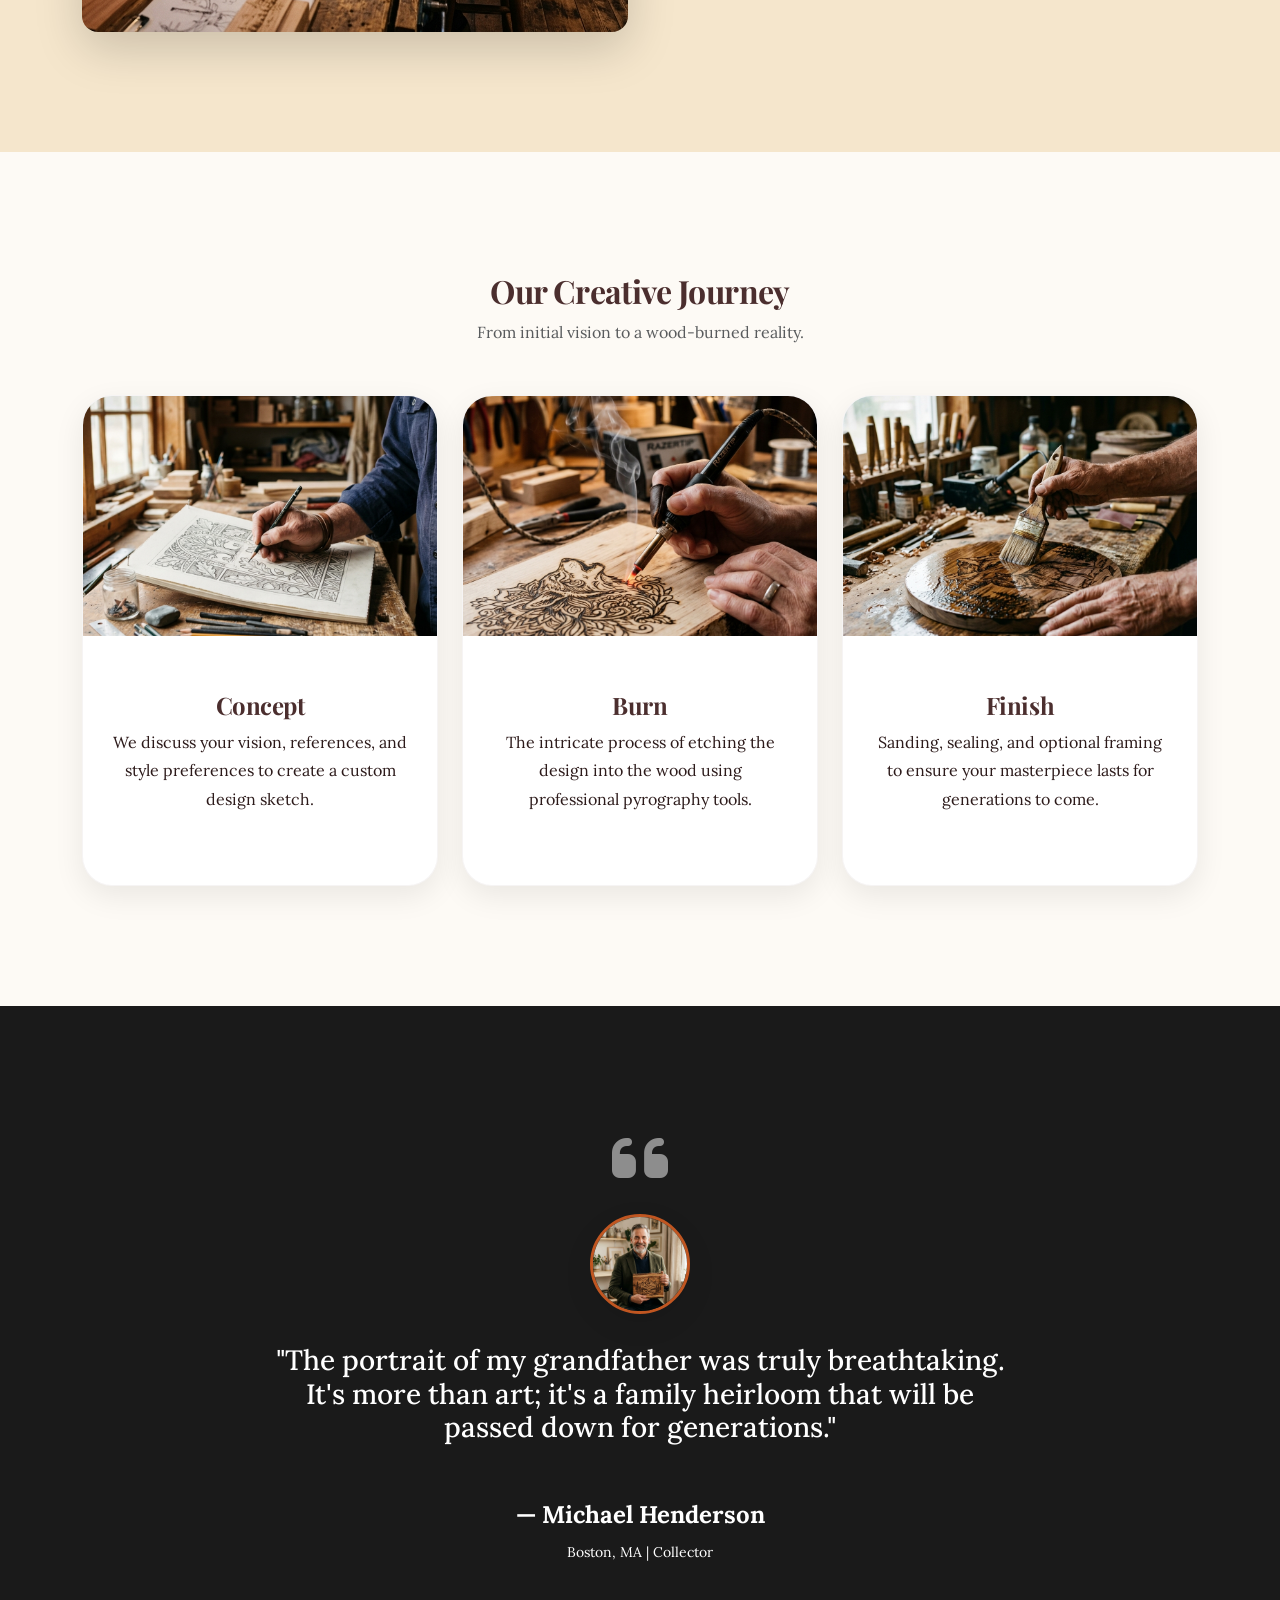
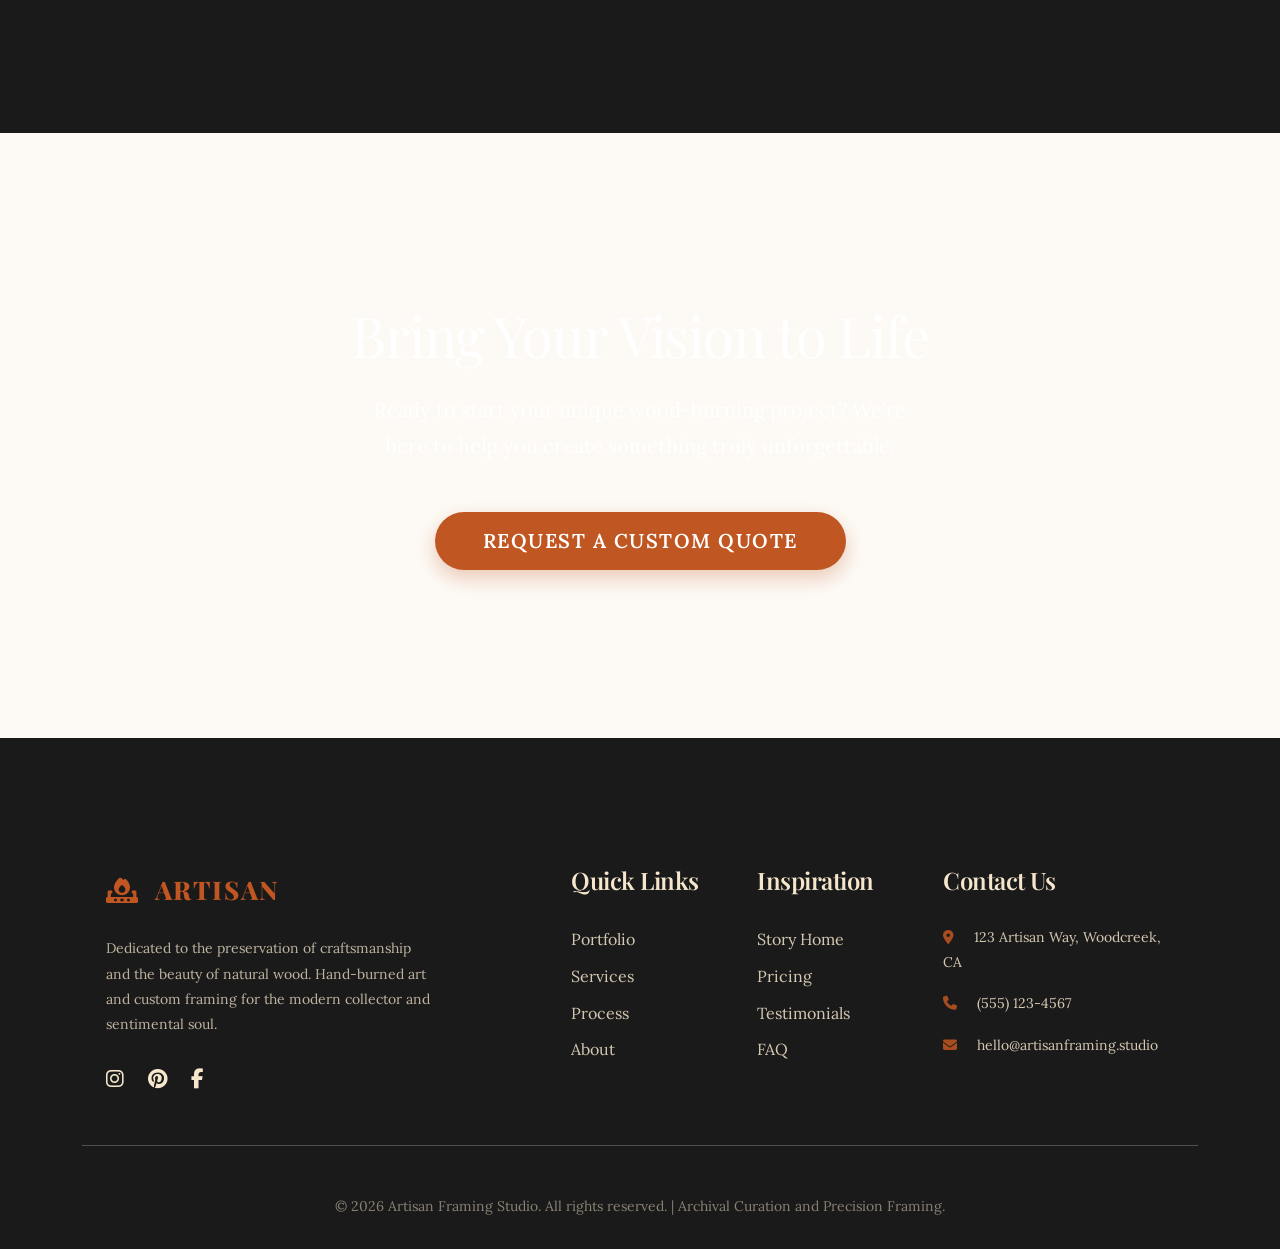
==== commit ee72e372: "correction" ====
--- a/index.html
+++ b/index.html
@@ -50,15 +50,17 @@
                 <ul class="navbar-nav ms-auto align-items-center">
                     <!-- Desktop Home Dropdown -->
                     <li class="nav-item dropdown d-none d-xl-block">
-                        <a class="nav-link dropdown-toggle active" href="#" id="homeDropdown" role="button" data-bs-toggle="dropdown">Home</a>
+                        <a class="nav-link dropdown-toggle active" href="#" id="homeDropdown" role="button"
+                            data-bs-toggle="dropdown">Home</a>
                         <ul class="dropdown-menu">
                             <li><a class="dropdown-item active" href="index.html">Home 1 (Classic)</a></li>
                             <li><a class="dropdown-item" href="home2.html">Home 2 (Story)</a></li>
                         </ul>
                     </li>
-                    
+
                     <!-- Mobile Home Links -->
-                    <li class="nav-item d-xl-none"><a class="nav-link active" href="index.html">Home 1 (Classic)</a></li>
+                    <li class="nav-item d-xl-none"><a class="nav-link active" href="index.html">Home 1 (Classic)</a>
+                    </li>
                     <li class="nav-item d-xl-none"><a class="nav-link" href="home2.html">Home 2 (Story)</a></li>
                     <li class="nav-item"><a class="nav-link" href="about.html">About</a></li>
                     <li class="nav-item"><a class="nav-link" href="services.html">Services</a></li>
@@ -86,12 +88,14 @@
     </nav>
 
     <!-- Hero Section -->
-    <header class="hero-section" style="background-image: linear-gradient(rgba(0,0,0,0.5), rgba(0,0,0,0.5)), url('assets/img/framing_hero_studio.png'); background-size: cover; background-position: center;">
+    <header class="hero-section"
+        style="background-image: linear-gradient(rgba(0,0,0,0.5), rgba(0,0,0,0.5)), url('assets/img/framing_hero_studio.png'); background-size: cover; background-position: center;">
         <div class="container px-4">
             <div class="row align-items-center">
                 <div class="col-lg-12" data-aos="fade-up">
                     <h1>Bespoke Custom Framing <br>& Heritage Preservation</h1>
-                    <p class="lead mb-5 text-white col-lg-8 mx-auto">Elevating your most cherished art, memorabilia, and moments with museum-grade craftsmanship and artisanal wood-burned details.</p>
+                    <p class="lead mb-5 text-white col-lg-8 mx-auto">Elevating your most cherished art, memorabilia, and
+                        moments with museum-grade craftsmanship and artisanal wood-burned details.</p>
                     <div class="d-flex flex-column flex-md-row justify-content-center gap-3">
                         <a href="portfolio.html" class="btn btn-rustic btn-hero">View Portfolio</a>
                         <a href="pricing.html" class="btn btn-rustic btn-hero fw-semibold">Request Quote</a>
@@ -109,13 +113,15 @@
                 <div class="bg-accent mx-auto"
                     style="height: 4px; width: 80px; background-color: var(--accent-color); border-radius: 2px;">
                 </div>
-                <p class="mt-4 text-white opacity-75 col-lg-6 mx-auto">A curation of our recent custom framing and memorabilia preservation projects, where every display tells a lasting story.</p>
+                <p class="mt-4 text-white opacity-75 col-lg-6 mx-auto">A curation of our recent custom framing and
+                    memorabilia preservation projects, where every display tells a lasting story.</p>
             </div>
 
             <div class="row g-4">
                 <div class="col-md-4" data-aos="fade-up" data-aos-delay="100">
                     <div class="art-card shadow-premium bg-dark">
-                        <img src="assets/img/memorabilia_shadow_box.png" alt="Museum-grade shadowbox framing" class="img-fluid">
+                        <img src="assets/img/memorabilia_shadow_box.png" alt="Museum-grade shadowbox framing"
+                            class="img-fluid">
                         <div class="p-4 text-center">
                             <h5 class="mb-2 text-accent">Heritage Shadowbox</h5>
                             <p class="small text-muted mb-0">Archival Memorabilia Display</p>
@@ -124,8 +130,7 @@
                 </div>
                 <div class="col-md-4" data-aos="fade-up" data-aos-delay="200">
                     <div class="art-card shadow-premium bg-dark">
-                        <img src="assets/img/heritage.png" alt="Custom artisanal art frame"
-                            class="img-fluid">
+                        <img src="assets/img/heritage.png" alt="Custom artisanal art frame" class="img-fluid">
                         <div class="p-4 text-center">
                             <h5 class="mb-2 text-accent">Artisan Floating Frame</h5>
                             <p class="small text-muted mb-0">Hand-finished Reclaimed Oak</p>
@@ -318,9 +323,12 @@
                     <p class="small opacity-75">Dedicated to the preservation of craftsmanship and the beauty of natural
                         wood. Hand-burned art and custom framing for the modern collector and sentimental soul.</p>
                     <div class="d-flex mt-4">
-                        <a href="#" class="me-4 fs-5 contact-social-link-item" aria-label="Instagram"><i class="fa-brands fa-instagram"></i></a>
-                        <a href="#" class="me-4 fs-5 contact-social-link-item" aria-label="Pinterest"><i class="fa-brands fa-pinterest"></i></a>
-                        <a href="#" class="me-4 fs-5 contact-social-link-item" aria-label="Facebook"><i class="fa-brands fa-facebook-f"></i></a>
+                        <a href="#" class="me-4 fs-5 contact-social-link-item" aria-label="Instagram"><i
+                                class="fa-brands fa-instagram"></i></a>
+                        <a href="#" class="me-4 fs-5 contact-social-link-item" aria-label="Pinterest"><i
+                                class="fa-brands fa-pinterest"></i></a>
+                        <a href="#" class="me-4 fs-5 contact-social-link-item" aria-label="Facebook"><i
+                                class="fa-brands fa-facebook-f"></i></a>
                     </div>
                 </div>
                 <div class="col-md-6 col-lg-6 col-xl-2 ms-auto">
@@ -369,4 +377,4 @@
     <script src="assets/js/main.js"></script>
 </body>
 
-</html>
+</html>
--- a/assets/css/style.css
+++ b/assets/css/style.css
@@ -71,6 +71,7 @@
   max-width: 100%;
   position: relative;
   transition: background-color 0.4s ease, color 0.4s ease;
+  padding-top: 80px;
 }
 
 html {
@@ -95,6 +96,12 @@
 
 /* NAVBAR STYLES */
 .navbar {
+  position: fixed !important;
+  top: 0;
+  left: 0;
+  right: 0;
+  width: 100%;
+  z-index: 1030;
   background-color: var(--glass-bg);
   backdrop-filter: blur(10px);
   -webkit-backdrop-filter: blur(10px);
@@ -106,7 +113,11 @@
 .navbar.scrolled {
   padding: 0.8rem 0;
   box-shadow: var(--shadow-premium);
-}
+  background-color: var(--glass-bg);
+}
+
+/* Body padding-top to prevent content from hiding behind the fixed navbar
+   is set in the canonical body rule above. */
 
 .navbar-brand {
   font-family: var(--heading-font);
@@ -225,6 +236,9 @@
 .hero-section {
   position: relative;
   height: 100vh;
+  margin-top: -80px;
+  /* Pull hero behind the fixed navbar for full-bleed coverage */
+  padding-top: 80px;
   display: flex;
   align-items: center;
   justify-content: center;
@@ -596,7 +610,8 @@
     box-shadow: 0 4px 12px rgba(0, 0, 0, 0.4);
     opacity: 0;
     visibility: hidden;
-    display: flex !important; /* Ensure it is visible if active */
+    display: flex !important;
+    /* Ensure it is visible if active */
   }
 
   .back-to-top.active {
@@ -866,7 +881,7 @@
     margin: 20px auto !important;
     border-radius: 1rem !important;
   }
-  
+
   .auth-body {
     padding: 1.5rem !important;
   }
@@ -876,9 +891,10 @@
     padding: 10px !important;
     font-size: 10px !important;
   }
-  
+
   .social-auth-btn span {
-    display: none; /* Hide text on very small screens to prevent overflow if needed, or wrap */
+    display: none;
+    /* Hide text on very small screens to prevent overflow if needed, or wrap */
   }
 }
 
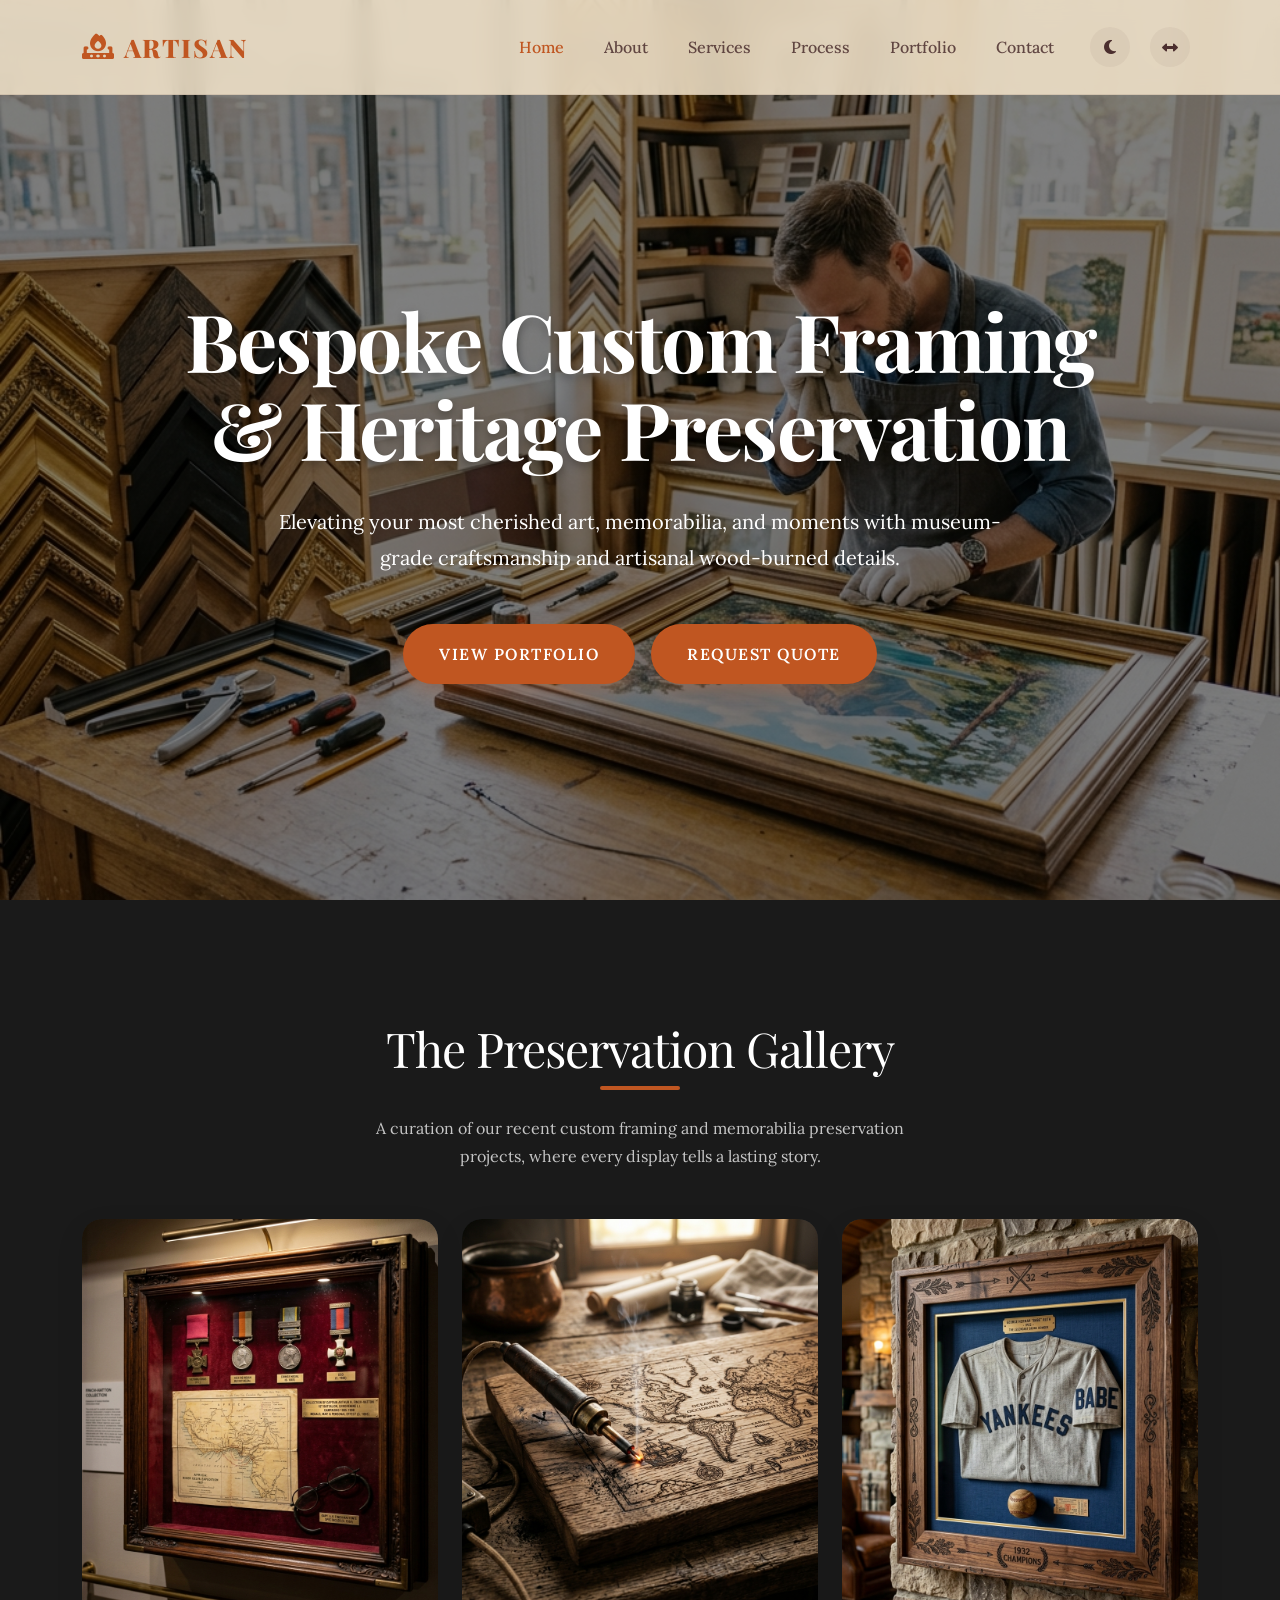
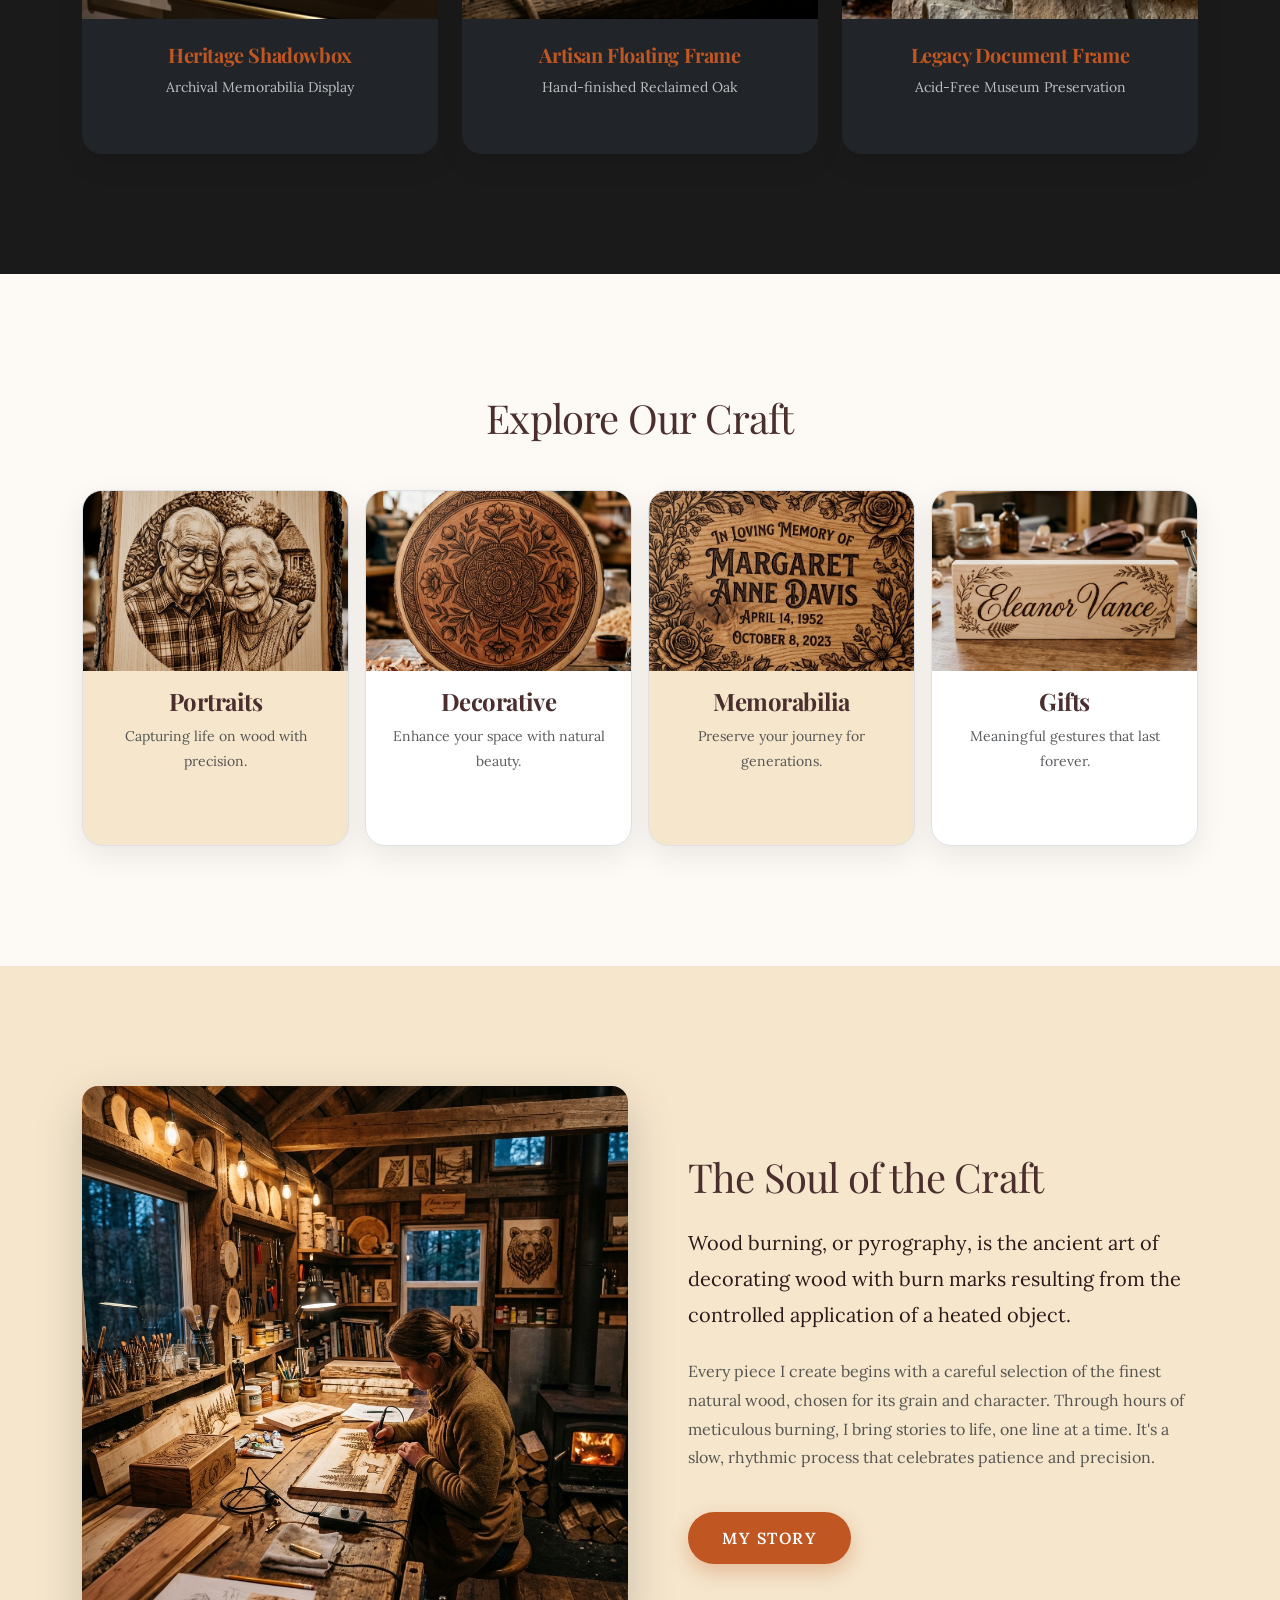
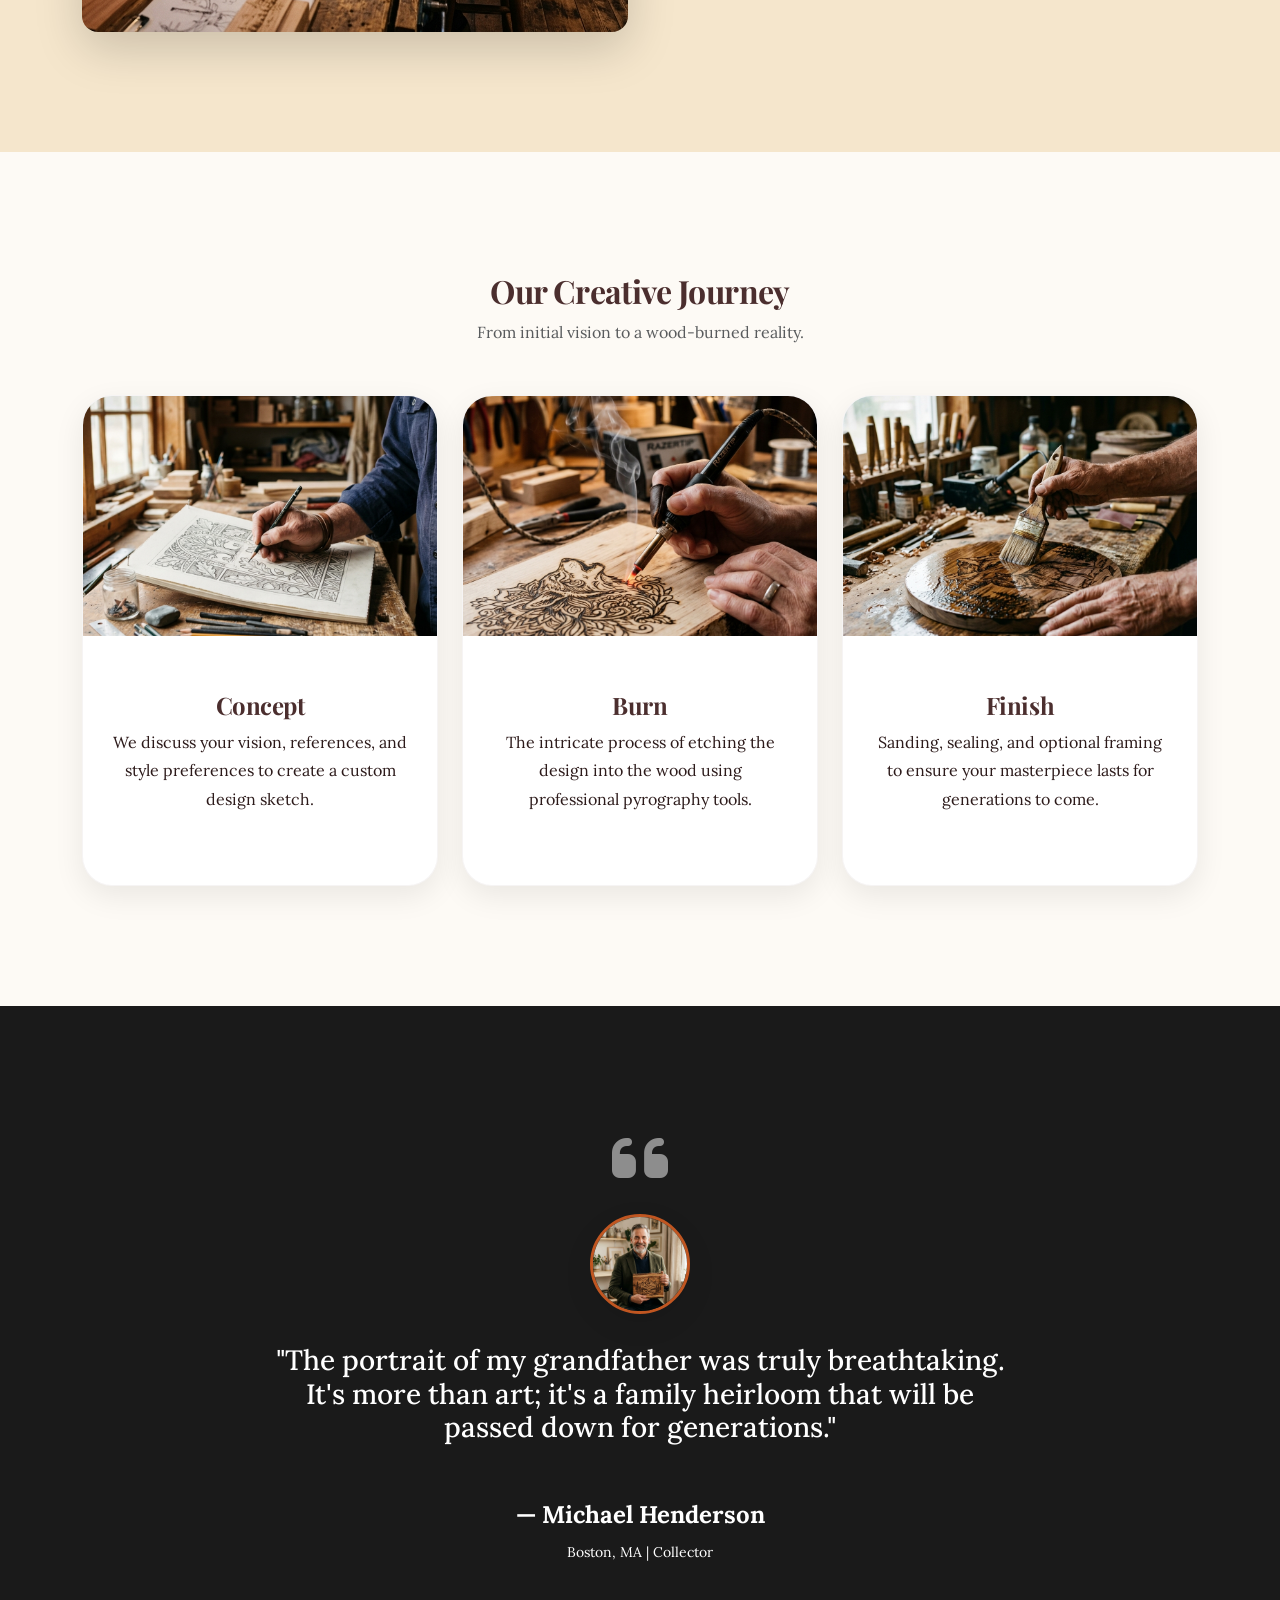
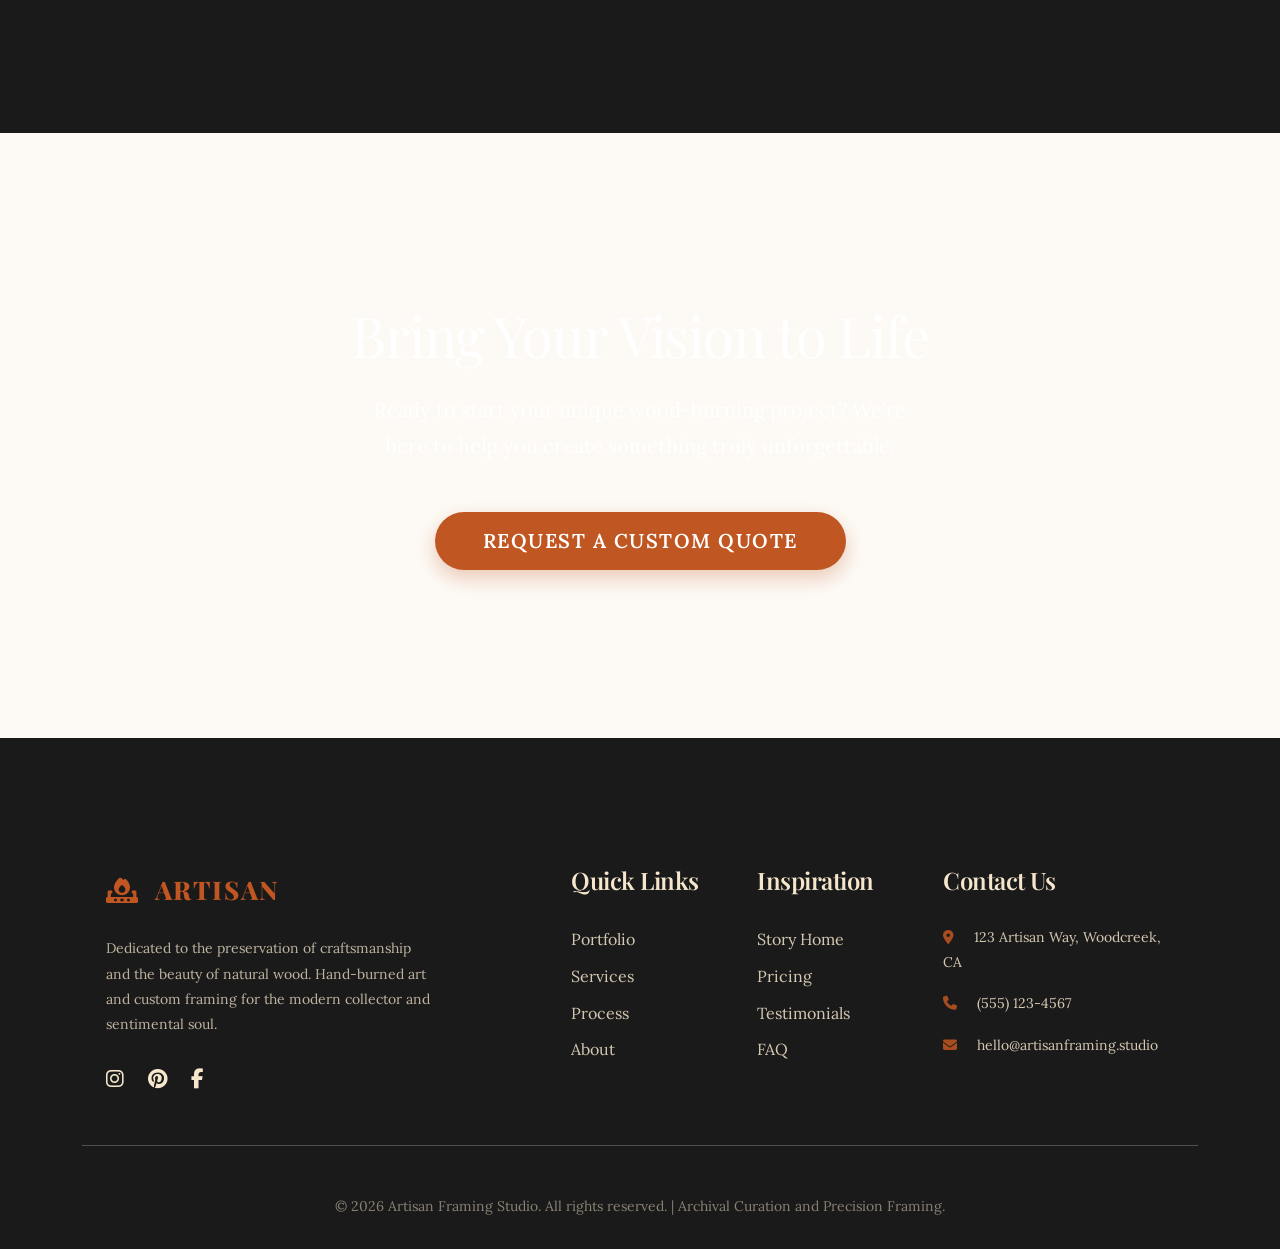
==== commit 9b9829ab: "after changes" ====
--- a/index.html
+++ b/index.html
@@ -76,12 +76,10 @@
                     </li>
                     <li class="nav-item mx-2">
                         <div class="rtl-toggle" id="rtlToggle" title="Toggle RTL">
-                            <i class="fa-solid fa-language"></i>
+                            <i class="fa-solid fa-left-right"></i>
                         </div>
                     </li>
-                    <li class="nav-item ms-lg-2">
-                        <a href="signup.html" class="btn btn-rustic py-2 px-4">Signup</a>
-                    </li>
+
                 </ul>
             </div>
         </div>
@@ -315,7 +313,7 @@
     <footer>
         <div class="container">
             <div class="row g-5 mb-5 align-items-start">
-                <div class="col-lg-6 col-xl-4">
+                <div class="col-md-6 col-lg-6 col-xl-4">
                     <a class="navbar-brand mb-4 d-block" href="index.html">
                         <i class="fa-solid fa-fire-burner me-2" style="color: var(--accent-color);"></i>
                         ARTISAN
--- a/assets/css/style.css
+++ b/assets/css/style.css
@@ -215,6 +215,10 @@
   background-color: rgba(75, 46, 46, 0.05);
   transition: var(--transition);
   color: var(--primary-color);
+}
+
+.rtl-toggle {
+  margin-left: 12px;
 }
 
 /* NAVBAR TOGGLER DARK MODE */
@@ -406,11 +410,10 @@
 
 .service-img-container {
   width: 100%;
-  height: 250px;
+  height: 280px;
   overflow: hidden;
-  border-radius: 20px;
-  margin-bottom: 2rem;
-  box-shadow: 0 5px 15px rgba(0, 0, 0, 0.05);
+  margin-bottom: 0;
+  box-shadow: none;
 }
 
 .service-img-container img {
@@ -433,7 +436,7 @@
   align-items: center;
   justify-content: center;
   background-color: rgba(75, 46, 46, 0.02);
-  padding: 15px;
+
 }
 
 .explore-img-container img {
@@ -563,10 +566,7 @@
   border: 10px solid var(--white);
 }
 
-.collage-item:hover {
-  transform: scale(1.03);
-  z-index: 3;
-}
+/* Collage items no longer have hover effects */
 
 /* BACK TO TOP */
 .back-to-top {
